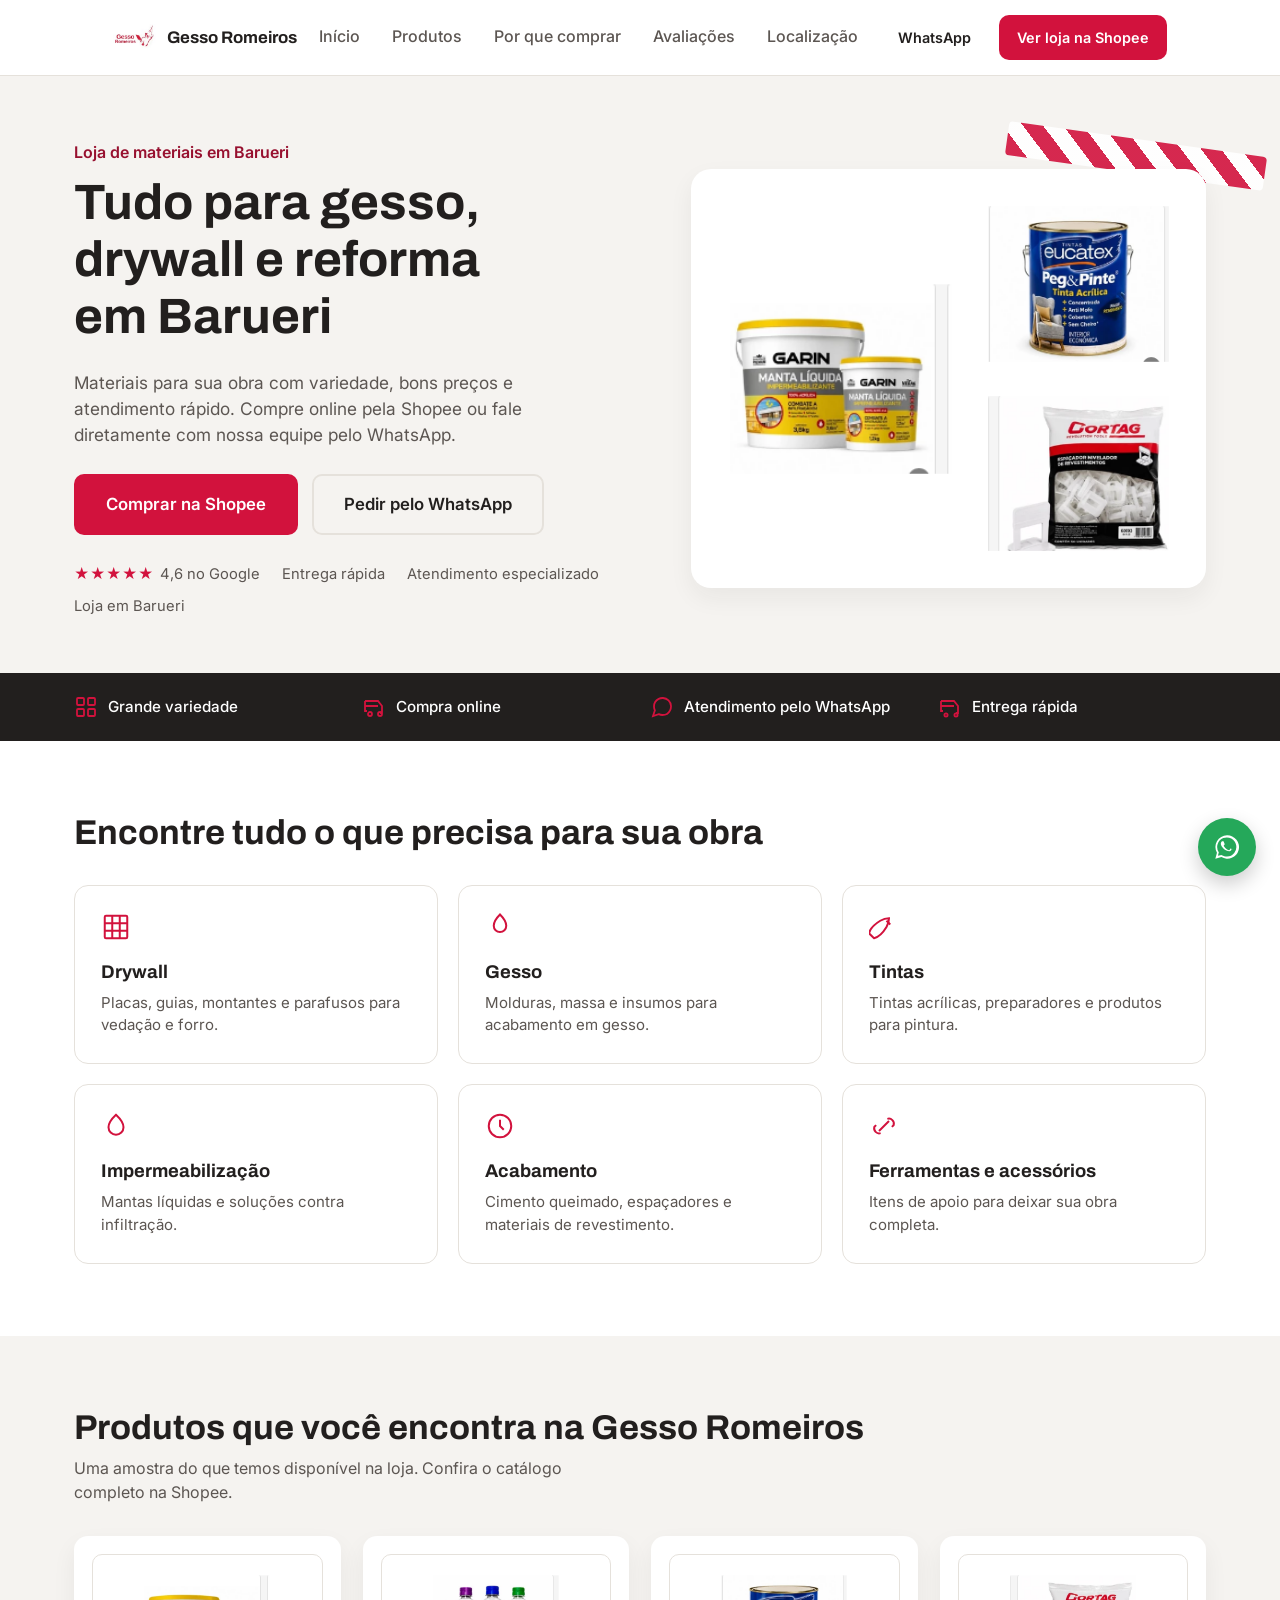
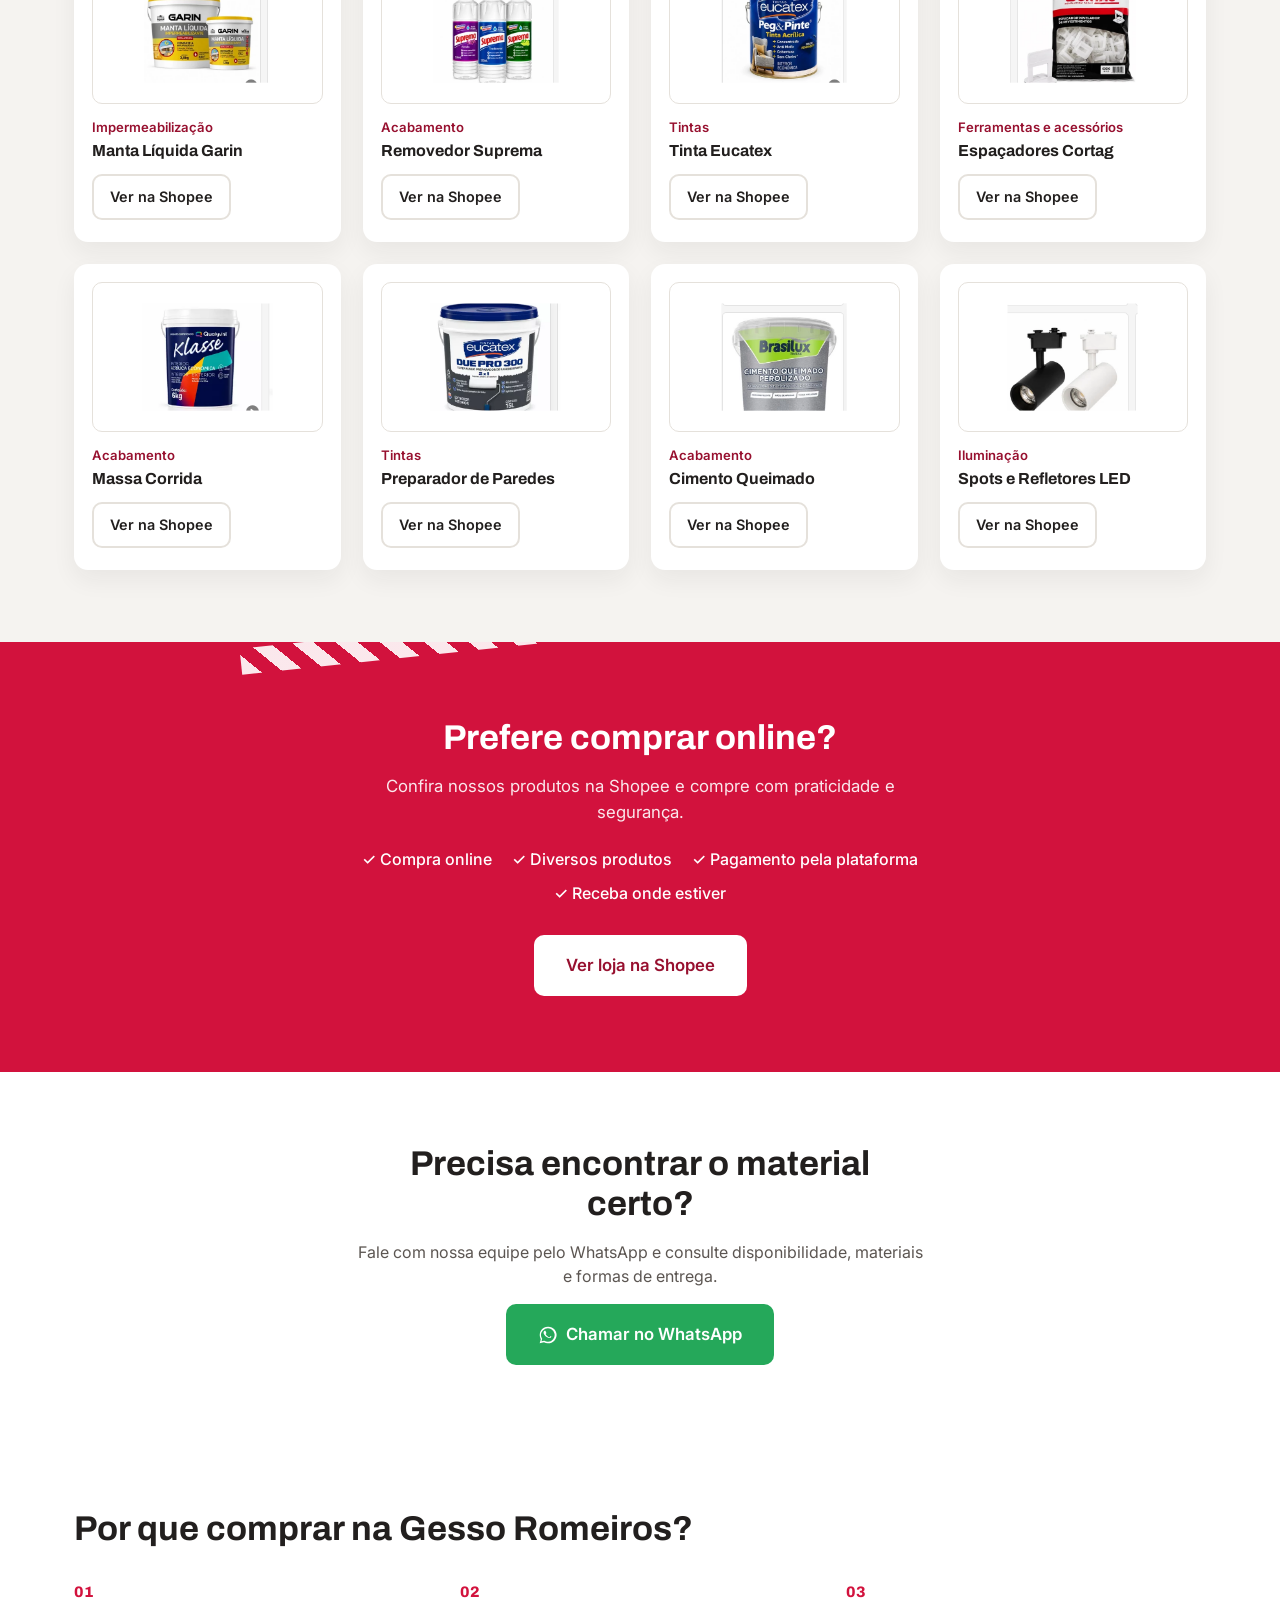
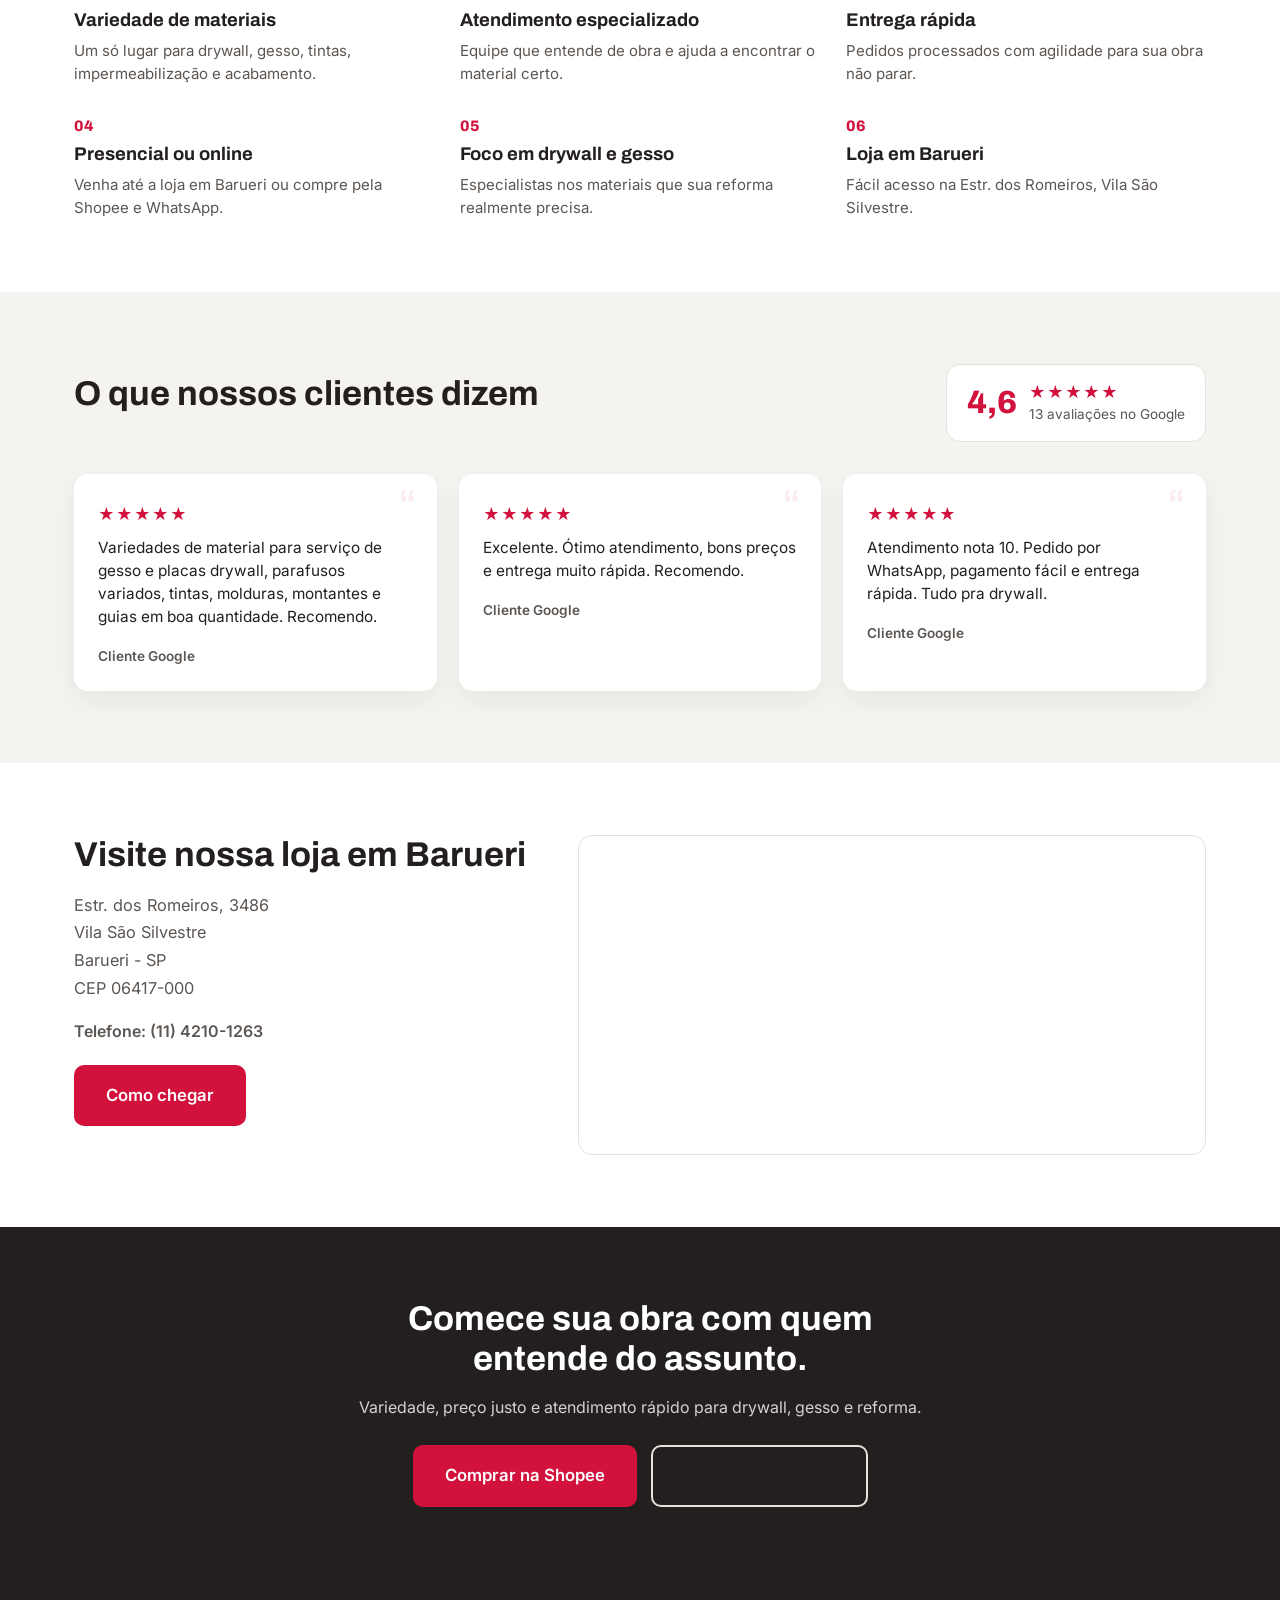
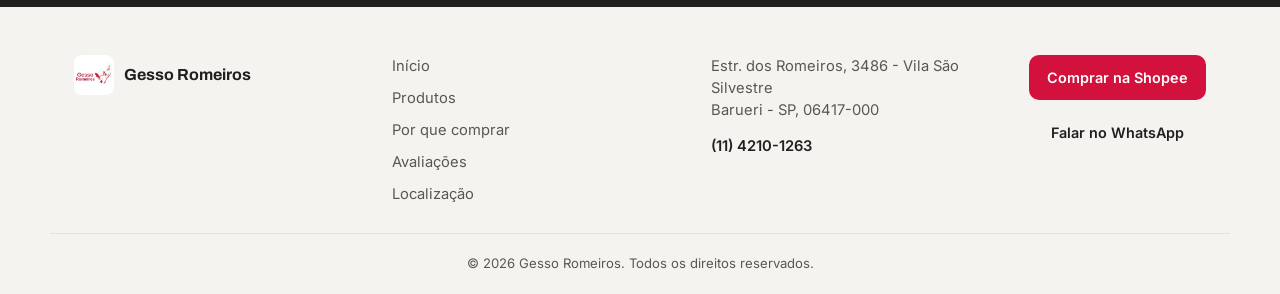
==== index.html @ 11fc1543 "Add files via upload Primeira versão do site Gesso Romeiros" ====
<!DOCTYPE html>
<html lang="pt-BR">
<head>
<meta charset="UTF-8">
<meta name="viewport" content="width=device-width, initial-scale=1.0">
<title>Gesso Romeiros | Drywall, Gesso, Tintas e Materiais em Barueri</title>
<meta name="description" content="Gesso Romeiros em Barueri: materiais para drywall, gesso, tintas, impermeabilização, acabamento e reforma. Compre pela Shopee ou faça seu pedido pelo WhatsApp.">
<link rel="canonical" href="https://www.gessoromeiros.com.br/">

<!-- Open Graph -->
<meta property="og:type" content="business.business">
<meta property="og:title" content="Gesso Romeiros | Drywall, Gesso, Tintas e Materiais em Barueri">
<meta property="og:description" content="Materiais para drywall, gesso, tintas, impermeabilização e reforma em Barueri. Compre pela Shopee ou fale pelo WhatsApp.">
<meta property="og:image" content="assets/produto-manta-liquida.png">

<!-- Twitter Card -->
<meta name="twitter:card" content="summary_large_image">
<meta name="twitter:title" content="Gesso Romeiros | Drywall, Gesso, Tintas e Materiais em Barueri">
<meta name="twitter:description" content="Materiais para drywall, gesso, tintas, impermeabilização e reforma em Barueri. Compre pela Shopee ou fale pelo WhatsApp.">

<link rel="preconnect" href="https://fonts.googleapis.com">
<link rel="preconnect" href="https://fonts.gstatic.com" crossorigin>
<link href="https://fonts.googleapis.com/css2?family=Archivo:wght@600;700;800&family=Inter:wght@400;500;600;700&display=swap" rel="stylesheet">

<link rel="stylesheet" href="style.css">

<script type="application/ld+json">
{
  "@context": "https://schema.org",
  "@type": "HomeAndConstructionBusiness",
  "name": "Gesso Romeiros",
  "image": "assets/logo.jpg",
  "address": {
    "@type": "PostalAddress",
    "streetAddress": "Estr. dos Romeiros, 3486, Vila São Silvestre",
    "addressLocality": "Barueri",
    "addressRegion": "SP",
    "postalCode": "06417-000",
    "addressCountry": "BR"
  },
  "telephone": "+551142101263",
  "aggregateRating": {
    "@type": "AggregateRating",
    "ratingValue": "4.6",
    "reviewCount": "13"
  }
}
</script>
</head>
<body>

<a class="skip-link" href="#main">Pular para o conteúdo</a>

<!-- HEADER -->
<header class="site-header" id="topo">
  <div class="wrap header-inner">
    <a href="#topo" class="brand" aria-label="Gesso Romeiros - início">
      <img src="assets/logo.jpg" alt="Logo Gesso Romeiros" width="44" height="44">
      <span>Gesso Romeiros</span>
    </a>

    <nav class="main-nav" id="mainNav" aria-label="Navegação principal">
      <a href="#topo">Início</a>
      <a href="#produtos">Produtos</a>
      <a href="#diferenciais">Por que comprar</a>
      <a href="#avaliacoes">Avaliações</a>
      <a href="#localizacao">Localização</a>
    </nav>

    <div class="header-actions">
      <a class="btn btn-ghost btn-sm js-whatsapp" href="#" target="_blank" rel="noopener">WhatsApp</a>
      <a class="btn btn-primary btn-sm js-shopee" href="#" target="_blank" rel="noopener">Ver loja na Shopee</a>
      <button class="menu-toggle" id="menuToggle" aria-label="Abrir menu" aria-expanded="false" aria-controls="mainNav">
        <span></span><span></span><span></span>
      </button>
    </div>
  </div>
</header>

<main id="main">

  <!-- HERO -->
  <section class="hero">
    <div class="wrap hero-grid">
      <div class="hero-copy">
        <p class="eyebrow">Loja de materiais em Barueri</p>
        <h1>Tudo para gesso, drywall e reforma em Barueri</h1>
        <p class="hero-sub">Materiais para sua obra com variedade, bons preços e atendimento rápido. Compre online pela Shopee ou fale diretamente com nossa equipe pelo WhatsApp.</p>

        <div class="hero-ctas">
          <a href="#" class="btn btn-primary btn-lg js-shopee" target="_blank" rel="noopener">Comprar na Shopee</a>
          <a href="#" class="btn btn-outline btn-lg js-whatsapp" target="_blank" rel="noopener">Pedir pelo WhatsApp</a>
        </div>

        <ul class="trust-row">
          <li><span class="stars" aria-hidden="true">★★★★★</span> 4,6 no Google</li>
          <li>Entrega rápida</li>
          <li>Atendimento especializado</li>
          <li>Loja em Barueri</li>
        </ul>
      </div>

      <div class="hero-visual" aria-hidden="true">
        <div class="hero-tape"></div>
        <div class="hero-photo-card">
          <img src="assets/produto-manta-liquida.png" alt="" loading="eager" class="hero-img hero-img-1">
          <img src="assets/produto-tinta-eucatex.png" alt="" loading="eager" class="hero-img hero-img-2">
          <img src="assets/produto-espacador.png" alt="" loading="eager" class="hero-img hero-img-3">
        </div>
      </div>
    </div>
  </section>

  <!-- FAIXA DE BENEFÍCIOS -->
  <section class="benefits-strip">
    <div class="wrap benefits-grid">
      <div class="benefit">
        <svg viewBox="0 0 24 24" fill="none" stroke="currentColor" stroke-width="1.8"><rect x="3" y="3" width="7" height="7" rx="1"/><rect x="14" y="3" width="7" height="7" rx="1"/><rect x="3" y="14" width="7" height="7" rx="1"/><rect x="14" y="14" width="7" height="7" rx="1"/></svg>
        <span>Grande variedade</span>
      </div>
      <div class="benefit">
        <svg viewBox="0 0 24 24" fill="none" stroke="currentColor" stroke-width="1.8"><path d="M3 6h13l4 5v7h-2M3 6v10h2M16 11H3M8 21a2 2 0 1 0 0-4 2 2 0 0 0 0 4Zm10 0a2 2 0 1 0 0-4 2 2 0 0 0 0 4Z"/></svg>
        <span>Compra online</span>
      </div>
      <div class="benefit">
        <svg viewBox="0 0 24 24" fill="none" stroke="currentColor" stroke-width="1.8"><path d="M21 11.5a8.38 8.38 0 0 1-.9 3.8 8.5 8.5 0 0 1-7.6 4.7 8.38 8.38 0 0 1-3.8-.9L3 21l1.9-5.7a8.38 8.38 0 0 1-.9-3.8 8.5 8.5 0 0 1 4.7-7.6 8.38 8.38 0 0 1 3.8-.9h.5a8.48 8.48 0 0 1 8 8v.5Z"/></svg>
        <span>Atendimento pelo WhatsApp</span>
      </div>
      <div class="benefit">
        <svg viewBox="0 0 24 24" fill="none" stroke="currentColor" stroke-width="1.8"><path d="M3 6h13l4 5v7h-2M3 6v10h2M16 11H3"/><circle cx="8" cy="20" r="1.6"/><circle cx="18" cy="20" r="1.6"/></svg>
        <span>Entrega rápida</span>
      </div>
    </div>
  </section>

  <!-- CATEGORIAS -->
  <section class="section" id="categorias">
    <div class="wrap">
      <h2>Encontre tudo o que precisa para sua obra</h2>
      <div class="category-grid">
        <article class="category-card">
          <svg viewBox="0 0 24 24" fill="none" stroke="currentColor" stroke-width="1.6"><rect x="3" y="3" width="18" height="18" rx="1"/><path d="M9 3v18M15 3v18M3 9h18M3 15h18"/></svg>
          <h3>Drywall</h3>
          <p>Placas, guias, montantes e parafusos para vedação e forro.</p>
        </article>
        <article class="category-card">
          <svg viewBox="0 0 24 24" fill="none" stroke="currentColor" stroke-width="1.6"><path d="M12 2c3 3 5 6 5 9a5 5 0 0 1-10 0c0-3 2-6 5-9Z"/></svg>
          <h3>Gesso</h3>
          <p>Molduras, massa e insumos para acabamento em gesso.</p>
        </article>
        <article class="category-card">
          <svg viewBox="0 0 24 24" fill="none" stroke="currentColor" stroke-width="1.6"><path d="M4 21c4-1 7-4 10-9 1.6-2.7 2-5 2-7-2 0-4.3.4-7 2-5 3-8 6-9 10 1.3 1.3 2.7 2.7 4 4Z"/><path d="M14 7l3 3"/></svg>
          <h3>Tintas</h3>
          <p>Tintas acrílicas, preparadores e produtos para pintura.</p>
        </article>
        <article class="category-card">
          <svg viewBox="0 0 24 24" fill="none" stroke="currentColor" stroke-width="1.6"><path d="M12 3s6 5.6 6 10a6 6 0 0 1-12 0c0-4.4 6-10 6-10Z"/></svg>
          <h3>Impermeabilização</h3>
          <p>Mantas líquidas e soluções contra infiltração.</p>
        </article>
        <article class="category-card">
          <svg viewBox="0 0 24 24" fill="none" stroke="currentColor" stroke-width="1.6"><circle cx="12" cy="12" r="9"/><path d="M12 7v5l3 3"/></svg>
          <h3>Acabamento</h3>
          <p>Cimento queimado, espaçadores e materiais de revestimento.</p>
        </article>
        <article class="category-card">
          <svg viewBox="0 0 24 24" fill="none" stroke="currentColor" stroke-width="1.6"><path d="M14.7 6.3a4 4 0 0 1 5 5l-1.4 1.4M9.3 17.7a4 4 0 0 1-5-5l1.4-1.4M8 16 16 8"/></svg>
          <h3>Ferramentas e acessórios</h3>
          <p>Itens de apoio para deixar sua obra completa.</p>
        </article>
      </div>
    </div>
  </section>

  <!-- PRODUTOS EM DESTAQUE -->
  <section class="section section-soft" id="produtos">
    <div class="wrap">
      <h2>Produtos que você encontra na Gesso Romeiros</h2>
      <p class="section-lead">Uma amostra do que temos disponível na loja. Confira o catálogo completo na Shopee.</p>

      <div class="product-grid">
        <article class="product-card">
          <div class="product-photo"><img src="assets/produto-manta-liquida.png" alt="Manta líquida impermeabilizante Garin" loading="lazy"></div>
          <p class="product-cat">Impermeabilização</p>
          <h3>Manta Líquida Garin</h3>
          <a href="#" class="btn btn-outline btn-sm js-shopee" target="_blank" rel="noopener">Ver na Shopee</a>
        </article>
        <article class="product-card">
          <div class="product-photo"><img src="assets/produto-removedor.png" alt="Removedor Suprema tradicional 6 em 1" loading="lazy"></div>
          <p class="product-cat">Acabamento</p>
          <h3>Removedor Suprema</h3>
          <a href="#" class="btn btn-outline btn-sm js-shopee" target="_blank" rel="noopener">Ver na Shopee</a>
        </article>
        <article class="product-card">
          <div class="product-photo"><img src="assets/produto-tinta-eucatex.png" alt="Tinta acrílica Eucatex Peg e Pinte" loading="lazy"></div>
          <p class="product-cat">Tintas</p>
          <h3>Tinta Eucatex</h3>
          <a href="#" class="btn btn-outline btn-sm js-shopee" target="_blank" rel="noopener">Ver na Shopee</a>
        </article>
        <article class="product-card">
          <div class="product-photo"><img src="assets/produto-espacador.png" alt="Espaçador nivelador Cortag para revestimentos" loading="lazy"></div>
          <p class="product-cat">Ferramentas e acessórios</p>
          <h3>Espaçadores Cortag</h3>
          <a href="#" class="btn btn-outline btn-sm js-shopee" target="_blank" rel="noopener">Ver na Shopee</a>
        </article>
        <article class="product-card">
          <div class="product-photo"><img src="assets/produto-massa-corrida.png" alt="Massa corrida Klasse Qualyvinil" loading="lazy"></div>
          <p class="product-cat">Acabamento</p>
          <h3>Massa Corrida</h3>
          <a href="#" class="btn btn-outline btn-sm js-shopee" target="_blank" rel="noopener">Ver na Shopee</a>
        </article>
        <article class="product-card">
          <div class="product-photo"><img src="assets/produto-preparador-paredes.png" alt="Preparador de paredes Due Pro 300 Eucatex" loading="lazy"></div>
          <p class="product-cat">Tintas</p>
          <h3>Preparador de Paredes</h3>
          <a href="#" class="btn btn-outline btn-sm js-shopee" target="_blank" rel="noopener">Ver na Shopee</a>
        </article>
        <article class="product-card">
          <div class="product-photo"><img src="assets/produto-cimento-queimado.png" alt="Cimento queimado perolizado Brasilux" loading="lazy"></div>
          <p class="product-cat">Acabamento</p>
          <h3>Cimento Queimado</h3>
          <a href="#" class="btn btn-outline btn-sm js-shopee" target="_blank" rel="noopener">Ver na Shopee</a>
        </article>
        <article class="product-card">
          <div class="product-photo"><img src="assets/produto-spot-led.png" alt="Spots e refletores LED" loading="lazy"></div>
          <p class="product-cat">Iluminação</p>
          <h3>Spots e Refletores LED</h3>
          <a href="#" class="btn btn-outline btn-sm js-shopee" target="_blank" rel="noopener">Ver na Shopee</a>
        </article>
      </div>
    </div>
  </section>

  <!-- BLOCO SHOPEE -->
  <section class="shopee-block">
    <div class="wrap shopee-inner">
      <div class="shopee-tape" aria-hidden="true"></div>
      <h2>Prefere comprar online?</h2>
      <p>Confira nossos produtos na Shopee e compre com praticidade e segurança.</p>
      <ul class="shopee-checks">
        <li>Compra online</li>
        <li>Diversos produtos</li>
        <li>Pagamento pela plataforma</li>
        <li>Receba onde estiver</li>
      </ul>
      <a href="#" class="btn btn-white btn-lg js-shopee" target="_blank" rel="noopener">Ver loja na Shopee</a>
    </div>
  </section>

  <!-- WHATSAPP -->
  <section class="whatsapp-block">
    <div class="wrap whatsapp-inner">
      <div class="whatsapp-copy">
        <h2>Precisa encontrar o material certo?</h2>
        <p>Fale com nossa equipe pelo WhatsApp e consulte disponibilidade, materiais e formas de entrega.</p>
        <a href="#" class="btn btn-whatsapp btn-lg js-whatsapp" target="_blank" rel="noopener">
          <svg viewBox="0 0 24 24" aria-hidden="true" fill="currentColor"><path d="M17.5 14.4c-.3-.1-1.7-.8-2-1-.3-.1-.5-.1-.6.1-.2.3-.7 1-.9 1.2-.2.2-.3.2-.6.1-.3-.1-1.3-.5-2.4-1.5-.9-.8-1.5-1.8-1.7-2.1-.2-.3 0-.5.1-.6.1-.1.3-.3.4-.5.1-.1.2-.3.2-.4.1-.1 0-.3 0-.4-.1-.1-.6-1.4-.8-1.9-.2-.5-.4-.4-.6-.4h-.5c-.2 0-.4.1-.6.3-.2.3-.8.8-.8 1.9s.8 2.2.9 2.4c.1.1 1.6 2.5 3.9 3.4.5.2 1 .4 1.3.5.5.2 1 .1 1.4.1.4-.1 1.3-.5 1.5-1 .2-.5.2-.9.1-1l-.3-.2Z"/><path d="M12 2a10 10 0 0 0-8.6 15L2 22l5.2-1.4A10 10 0 1 0 12 2Zm0 18.2c-1.6 0-3.1-.4-4.4-1.2l-.3-.2-3.1.8.8-3-.2-.3A8.2 8.2 0 1 1 12 20.2Z"/></svg>
          Chamar no WhatsApp
        </a>
      </div>
    </div>
  </section>

  <!-- DIFERENCIAIS -->
  <section class="section" id="diferenciais">
    <div class="wrap">
      <h2>Por que comprar na Gesso Romeiros?</h2>
      <div class="diff-grid">
        <div class="diff-item">
          <span class="diff-mark">01</span>
          <h3>Variedade de materiais</h3>
          <p>Um só lugar para drywall, gesso, tintas, impermeabilização e acabamento.</p>
        </div>
        <div class="diff-item">
          <span class="diff-mark">02</span>
          <h3>Atendimento especializado</h3>
          <p>Equipe que entende de obra e ajuda a encontrar o material certo.</p>
        </div>
        <div class="diff-item">
          <span class="diff-mark">03</span>
          <h3>Entrega rápida</h3>
          <p>Pedidos processados com agilidade para sua obra não parar.</p>
        </div>
        <div class="diff-item">
          <span class="diff-mark">04</span>
          <h3>Presencial ou online</h3>
          <p>Venha até a loja em Barueri ou compre pela Shopee e WhatsApp.</p>
        </div>
        <div class="diff-item">
          <span class="diff-mark">05</span>
          <h3>Foco em drywall e gesso</h3>
          <p>Especialistas nos materiais que sua reforma realmente precisa.</p>
        </div>
        <div class="diff-item">
          <span class="diff-mark">06</span>
          <h3>Loja em Barueri</h3>
          <p>Fácil acesso na Estr. dos Romeiros, Vila São Silvestre.</p>
        </div>
      </div>
    </div>
  </section>

  <!-- AVALIAÇÕES -->
  <section class="section section-soft" id="avaliacoes">
    <div class="wrap">
      <div class="reviews-header">
        <h2>O que nossos clientes dizem</h2>
        <div class="rating-badge">
          <span class="rating-number">4,6</span>
          <div>
            <span class="stars" aria-hidden="true">★★★★★</span>
            <p>13 avaliações no Google</p>
          </div>
        </div>
      </div>

      <div class="review-grid">
        <blockquote class="review-card">
          <span class="quote-mark" aria-hidden="true">&ldquo;</span>
          <span class="stars" aria-hidden="true">★★★★★</span>
          <p>Variedades de material para serviço de gesso e placas drywall, parafusos variados, tintas, molduras, montantes e guias em boa quantidade. Recomendo.</p>
          <cite>Cliente Google</cite>
        </blockquote>
        <blockquote class="review-card">
          <span class="quote-mark" aria-hidden="true">&ldquo;</span>
          <span class="stars" aria-hidden="true">★★★★★</span>
          <p>Excelente. Ótimo atendimento, bons preços e entrega muito rápida. Recomendo.</p>
          <cite>Cliente Google</cite>
        </blockquote>
        <blockquote class="review-card">
          <span class="quote-mark" aria-hidden="true">&ldquo;</span>
          <span class="stars" aria-hidden="true">★★★★★</span>
          <p>Atendimento nota 10. Pedido por WhatsApp, pagamento fácil e entrega rápida. Tudo pra drywall.</p>
          <cite>Cliente Google</cite>
        </blockquote>
      </div>
    </div>
  </section>

  <!-- LOCALIZAÇÃO -->
  <section class="section" id="localizacao">
    <div class="wrap location-grid">
      <div class="location-info">
        <h2>Visite nossa loja em Barueri</h2>
        <address>
          Estr. dos Romeiros, 3486<br>
          Vila São Silvestre<br>
          Barueri - SP<br>
          CEP 06417-000
        </address>
        <p class="location-phone">Telefone: <a href="tel:+551142101263">(11) 4210-1263</a></p>
        <a class="btn btn-primary btn-lg" id="comoChegar" href="#" target="_blank" rel="noopener">Como chegar</a>
      </div>
      <div class="location-map">
        <!--
          Embed do Google Maps: substitua o src abaixo pelo iframe oficial
          gerado em https://www.google.com/maps para o endereço da loja.
        -->
        <iframe
          title="Mapa - Gesso Romeiros"
          src="https://www.google.com/maps?q=Estr.+dos+Romeiros,+3486+-+Vila+S%C3%A3o+Silvestre,+Barueri+-+SP,+06417-000&output=embed"
          width="100%" height="100%" style="border:0;" allowfullscreen="" loading="lazy"
          referrerpolicy="no-referrer-when-downgrade">
        </iframe>
      </div>
    </div>
  </section>

  <!-- CTA FINAL -->
  <section class="final-cta">
    <div class="wrap final-cta-inner">
      <h2>Comece sua obra com quem entende do assunto.</h2>
      <p>Variedade, preço justo e atendimento rápido para drywall, gesso e reforma.</p>
      <div class="hero-ctas">
        <a href="#" class="btn btn-primary btn-lg js-shopee" target="_blank" rel="noopener">Comprar na Shopee</a>
        <a href="#" class="btn btn-outline btn-lg js-whatsapp" target="_blank" rel="noopener">Falar no WhatsApp</a>
      </div>
    </div>
  </section>

</main>

<!-- FOOTER -->
<footer class="site-footer">
  <div class="wrap footer-grid">
    <div class="footer-brand">
      <img src="assets/logo.jpg" alt="Logo Gesso Romeiros" width="40" height="40">
      <span>Gesso Romeiros</span>
    </div>

    <nav class="footer-links" aria-label="Links rápidos">
      <a href="#topo">Início</a>
      <a href="#produtos">Produtos</a>
      <a href="#diferenciais">Por que comprar</a>
      <a href="#avaliacoes">Avaliações</a>
      <a href="#localizacao">Localização</a>
    </nav>

    <div class="footer-contact">
      <p>Estr. dos Romeiros, 3486 - Vila São Silvestre<br>Barueri - SP, 06417-000</p>
      <p><a href="tel:+551142101263">(11) 4210-1263</a></p>
    </div>

    <div class="footer-ctas">
      <a href="#" class="btn btn-primary btn-sm js-shopee" target="_blank" rel="noopener">Comprar na Shopee</a>
      <a href="#" class="btn btn-ghost btn-sm js-whatsapp" target="_blank" rel="noopener">Falar no WhatsApp</a>
    </div>
  </div>
  <p class="footer-copy">© 2026 Gesso Romeiros. Todos os direitos reservados.</p>
</footer>

<!-- Barra fixa mobile -->
<div class="mobile-bar" aria-hidden="false">
  <a href="#" class="mobile-bar-shopee js-shopee" target="_blank" rel="noopener">Shopee</a>
  <a href="#" class="mobile-bar-whatsapp js-whatsapp" target="_blank" rel="noopener">WhatsApp</a>
</div>

<!-- WhatsApp flutuante -->
<a href="#" class="whatsapp-float js-whatsapp" target="_blank" rel="noopener" aria-label="Falar no WhatsApp">
  <svg viewBox="0 0 24 24" aria-hidden="true" fill="currentColor"><path d="M17.5 14.4c-.3-.1-1.7-.8-2-1-.3-.1-.5-.1-.6.1-.2.3-.7 1-.9 1.2-.2.2-.3.2-.6.1-.3-.1-1.3-.5-2.4-1.5-.9-.8-1.5-1.8-1.7-2.1-.2-.3 0-.5.1-.6.1-.1.3-.3.4-.5.1-.1.2-.3.2-.4.1-.1 0-.3 0-.4-.1-.1-.6-1.4-.8-1.9-.2-.5-.4-.4-.6-.4h-.5c-.2 0-.4.1-.6.3-.2.3-.8.8-.8 1.9s.8 2.2.9 2.4c.1.1 1.6 2.5 3.9 3.4.5.2 1 .4 1.3.5.5.2 1 .1 1.4.1.4-.1 1.3-.5 1.5-1 .2-.5.2-.9.1-1l-.3-.2Z"/><path d="M12 2a10 10 0 0 0-8.6 15L2 22l5.2-1.4A10 10 0 1 0 12 2Zm0 18.2c-1.6 0-3.1-.4-4.4-1.2l-.3-.2-3.1.8.8-3-.2-.3A8.2 8.2 0 1 1 12 20.2Z"/></svg>
</a>

<script src="script.js"></script>
</body>
</html>
---- style.css ----
/* =============================================================
   GESSO ROMEIROS — estilos
   Paleta: branco, cinza claro, vermelho da marca, grafite.
   Motivo de assinatura: faixa diagonal (inspirada em fita de
   sinalização de obra) usada com moderação em 2 pontos da página.
   ============================================================= */

:root {
  --white: #ffffff;
  --bg-soft: #f5f3f0;
  --ink: #221f1e;
  --ink-soft: #5c5652;
  --red: #d2123d;
  --red-dark: #97102f;
  --red-tint: #fbe9ee;
  --line: #e5e1db;
  --whatsapp: #25a85a;

  --font-display: "Archivo", "Inter", sans-serif;
  --font-body: "Inter", system-ui, sans-serif;

  --radius-card: 14px;
  --radius-btn: 10px;
  --shadow-card: 0 10px 24px rgba(34, 31, 30, 0.06);
  --header-h: 76px;
}

* { box-sizing: border-box; }

html {
  scroll-behavior: smooth;
  scroll-padding-top: calc(var(--header-h) + 12px);
}

@media (prefers-reduced-motion: reduce) {
  html { scroll-behavior: auto; }
  * { animation-duration: 0.001ms !important; transition-duration: 0.001ms !important; }
}

html, body { overflow-x: hidden; }

body {
  margin: 0;
  font-family: var(--font-body);
  color: var(--ink);
  background: var(--white);
  line-height: 1.5;
  -webkit-font-smoothing: antialiased;
}

h1, h2, h3 {
  font-family: var(--font-display);
  color: var(--ink);
  line-height: 1.15;
  margin: 0 0 0.5em;
  font-weight: 700;
}

h2 { font-size: clamp(1.6rem, 3vw, 2.15rem); }
h3 { font-size: 1.15rem; }

p { margin: 0 0 1em; color: var(--ink-soft); }

a { color: inherit; text-decoration: none; }

img { max-width: 100%; display: block; }

address { font-style: normal; }

.wrap {
  max-width: 1180px;
  margin: 0 auto;
  padding: 0 24px;
}

.skip-link {
  position: absolute;
  left: -999px;
  top: 0;
  background: var(--ink);
  color: var(--white);
  padding: 10px 16px;
  z-index: 1000;
}
.skip-link:focus {
  left: 12px;
  top: 12px;
}

:focus-visible {
  outline: 3px solid var(--red);
  outline-offset: 2px;
}

/* ---------- Buttons ---------- */
.btn {
  display: inline-flex;
  align-items: center;
  justify-content: center;
  gap: 8px;
  font-family: var(--font-body);
  font-weight: 600;
  border-radius: var(--radius-btn);
  padding: 14px 24px;
  border: 2px solid transparent;
  cursor: pointer;
  transition: transform 0.15s ease, background-color 0.15s ease, border-color 0.15s ease, color 0.15s ease;
  min-height: 48px;
  font-size: 1rem;
}
.btn:hover { transform: translateY(-1px); }
.btn-sm { padding: 10px 16px; font-size: 0.9rem; min-height: 40px; }
.btn-lg { padding: 16px 30px; font-size: 1.05rem; }

.btn-primary {
  background: var(--red);
  color: var(--white);
}
.btn-primary:hover { background: var(--red-dark); }

.btn-outline {
  background: transparent;
  color: var(--ink);
  border-color: var(--line);
}
.btn-outline:hover { border-color: var(--ink); }

.btn-ghost {
  background: transparent;
  color: var(--ink);
  border-color: transparent;
}
.btn-ghost:hover { background: var(--bg-soft); }

.btn-white {
  background: var(--white);
  color: var(--red-dark);
}
.btn-white:hover { background: #ffe9ee; }

.btn-whatsapp {
  background: var(--whatsapp);
  color: var(--white);
}
.btn-whatsapp:hover { background: #1f8f4c; }
.btn-whatsapp svg { width: 20px; height: 20px; }

/* ---------- Header ---------- */
.site-header {
  position: sticky;
  top: 0;
  z-index: 500;
  background: rgba(255, 255, 255, 0.92);
  backdrop-filter: blur(8px);
  border-bottom: 1px solid var(--line);
  height: var(--header-h);
  display: flex;
  align-items: center;
  transition: box-shadow 0.2s ease;
}
.site-header.is-scrolled { box-shadow: 0 4px 16px rgba(0,0,0,0.06); }

.header-inner {
  display: flex;
  align-items: center;
  justify-content: space-between;
  gap: 20px;
}

.brand {
  display: flex;
  align-items: center;
  gap: 10px;
  font-family: var(--font-display);
  font-weight: 700;
  font-size: 1.05rem;
  flex-shrink: 0;
}
.brand img { border-radius: 8px; }

.main-nav {
  display: flex;
  gap: 28px;
  margin: 0 auto;
}
.main-nav a {
  font-weight: 500;
  color: var(--ink-soft);
  padding: 6px 2px;
  border-bottom: 2px solid transparent;
  transition: color 0.15s ease, border-color 0.15s ease;
}
.main-nav a:hover { color: var(--ink); border-color: var(--red); }

.header-actions { display: flex; align-items: center; gap: 10px; flex-shrink: 0; }

.menu-toggle {
  display: none;
  flex-direction: column;
  justify-content: center;
  gap: 5px;
  width: 40px;
  height: 40px;
  background: none;
  border: none;
  cursor: pointer;
  padding: 0;
}
.menu-toggle span {
  display: block;
  width: 22px;
  height: 2px;
  background: var(--ink);
  margin: 0 auto;
  transition: transform 0.2s ease, opacity 0.2s ease;
}
.menu-toggle[aria-expanded="true"] span:nth-child(1) { transform: translateY(7px) rotate(45deg); }
.menu-toggle[aria-expanded="true"] span:nth-child(2) { opacity: 0; }
.menu-toggle[aria-expanded="true"] span:nth-child(3) { transform: translateY(-7px) rotate(-45deg); }

/* ---------- Hero ---------- */
.hero {
  padding: 64px 0 56px;
  background: var(--bg-soft);
  overflow: hidden;
}
.hero-grid {
  display: grid;
  grid-template-columns: 1.05fr 0.95fr;
  gap: 48px;
  align-items: center;
}
.eyebrow {
  color: var(--red-dark);
  font-weight: 600;
  margin-bottom: 10px;
}
.hero-copy h1 {
  font-size: clamp(2.1rem, 4.4vw, 3.1rem);
  max-width: 14ch;
}
.hero-sub {
  font-size: 1.08rem;
  max-width: 46ch;
}
.hero-ctas {
  display: flex;
  gap: 14px;
  flex-wrap: wrap;
  margin: 26px 0 28px;
}
.trust-row {
  list-style: none;
  display: flex;
  flex-wrap: wrap;
  gap: 10px 22px;
  padding: 0;
  margin: 0;
  font-size: 0.92rem;
  color: var(--ink-soft);
}
.trust-row li { display: flex; align-items: center; gap: 6px; }

.stars { color: var(--red); letter-spacing: 1px; }

.hero-visual { position: relative; }
.hero-tape {
  position: absolute;
  top: -30px;
  right: -60px;
  width: 260px;
  height: 34px;
  background: repeating-linear-gradient(45deg, var(--red) 0 16px, var(--white) 16px 32px);
  border-radius: 4px;
  opacity: 0.9;
  transform: rotate(8deg);
}
.hero-photo-card {
  position: relative;
  background: var(--white);
  border-radius: 20px;
  box-shadow: var(--shadow-card);
  padding: 28px;
  display: grid;
  grid-template-columns: 1.1fr 0.9fr;
  gap: 16px;
}
.hero-img { border-radius: 10px; width: 100%; }
.hero-img-1 { grid-row: 1 / 3; align-self: center; }
.hero-img-2, .hero-img-3 { align-self: center; }

/* ---------- Faixa de benefícios ---------- */
.benefits-strip {
  background: var(--ink);
  color: var(--white);
  padding: 22px 0;
}
.benefits-grid {
  display: grid;
  grid-template-columns: repeat(4, 1fr);
  gap: 20px;
}
.benefit {
  display: flex;
  align-items: center;
  gap: 10px;
  font-weight: 500;
  font-size: 0.95rem;
}
.benefit svg { width: 24px; height: 24px; flex-shrink: 0; color: var(--red); }

/* ---------- Sections ---------- */
.section { padding: 72px 0; }
.section-soft { background: var(--bg-soft); }
.section-lead { max-width: 56ch; margin-top: -8px; }

/* ---------- Categorias ---------- */
.category-grid {
  display: grid;
  grid-template-columns: repeat(3, 1fr);
  gap: 20px;
  margin-top: 32px;
}
.category-card {
  border: 1px solid var(--line);
  border-radius: var(--radius-card);
  padding: 26px;
  transition: border-color 0.15s ease, transform 0.15s ease;
}
.category-card:hover { border-color: var(--red); transform: translateY(-2px); }
.category-card svg { width: 30px; height: 30px; color: var(--red); margin-bottom: 14px; }
.category-card p { margin-bottom: 0; font-size: 0.94rem; }

/* ---------- Produtos ---------- */
.product-grid {
  display: grid;
  grid-template-columns: repeat(4, 1fr);
  gap: 22px;
  margin-top: 32px;
}
.product-card {
  background: var(--white);
  border-radius: var(--radius-card);
  box-shadow: var(--shadow-card);
  padding: 18px 18px 22px;
  display: flex;
  flex-direction: column;
}
.product-photo {
  background: var(--white);
  border: 1px solid var(--line);
  border-radius: 10px;
  height: 150px;
  display: flex;
  align-items: center;
  justify-content: center;
  overflow: hidden;
  margin-bottom: 14px;
}
.product-photo img { max-height: 120px; width: auto; object-fit: contain; }
.product-cat {
  text-transform: none;
  color: var(--red-dark);
  font-size: 0.82rem;
  font-weight: 600;
  margin-bottom: 4px;
}
.product-card h3 { font-size: 1rem; margin-bottom: 14px; }
.product-card .btn { margin-top: auto; align-self: flex-start; }

/* ---------- Bloco Shopee ---------- */
.shopee-block {
  background: var(--red);
  color: var(--white);
  position: relative;
  overflow: hidden;
}
.shopee-inner {
  padding: 76px 24px;
  text-align: center;
  max-width: 640px;
  position: relative;
}
.shopee-tape {
  position: absolute;
  top: -10px;
  left: -80px;
  width: 320px;
  height: 26px;
  background: repeating-linear-gradient(45deg, rgba(255,255,255,0.9) 0 14px, transparent 14px 28px);
  transform: rotate(-6deg);
}
.shopee-block h2 { color: var(--white); }
.shopee-block p { color: rgba(255,255,255,0.9); font-size: 1.05rem; }
.shopee-checks {
  list-style: none;
  padding: 0;
  margin: 22px 0 30px;
  display: flex;
  flex-wrap: wrap;
  justify-content: center;
  gap: 10px 20px;
  font-weight: 500;
}
.shopee-checks li::before { content: "✓ "; }

/* ---------- WhatsApp block ---------- */
.whatsapp-block { padding: 72px 0; background: var(--white); }
.whatsapp-inner { text-align: center; max-width: 620px; margin: 0 auto; }

/* ---------- Diferenciais ---------- */
.diff-grid {
  display: grid;
  grid-template-columns: repeat(3, 1fr);
  gap: 30px 26px;
  margin-top: 32px;
}
.diff-mark {
  font-family: var(--font-display);
  color: var(--red);
  font-weight: 800;
  font-size: 0.95rem;
  display: block;
  margin-bottom: 6px;
}
.diff-item p { font-size: 0.94rem; margin-bottom: 0; }

/* ---------- Avaliações ---------- */
.reviews-header {
  display: flex;
  align-items: center;
  justify-content: space-between;
  flex-wrap: wrap;
  gap: 20px;
  margin-bottom: 32px;
}
.rating-badge {
  display: flex;
  align-items: center;
  gap: 12px;
  background: var(--white);
  border: 1px solid var(--line);
  border-radius: var(--radius-card);
  padding: 14px 20px;
}
.rating-number { font-family: var(--font-display); font-size: 2rem; font-weight: 800; color: var(--red); }
.rating-badge p { margin: 0; font-size: 0.85rem; }

.review-grid {
  display: grid;
  grid-template-columns: repeat(3, 1fr);
  gap: 22px;
}
.review-card {
  background: var(--white);
  border-radius: var(--radius-card);
  padding: 28px 24px 24px;
  margin: 0;
  position: relative;
  box-shadow: var(--shadow-card);
}
.quote-mark {
  position: absolute;
  top: 8px;
  right: 20px;
  font-family: var(--font-display);
  font-size: 3rem;
  color: var(--red-tint);
  line-height: 1;
}
.review-card .stars { display: block; margin-bottom: 10px; }
.review-card p { color: var(--ink); font-size: 0.96rem; }
.review-card cite { font-style: normal; font-size: 0.85rem; color: var(--ink-soft); font-weight: 600; }

/* ---------- Localização ---------- */
.location-grid {
  display: grid;
  grid-template-columns: 0.85fr 1.15fr;
  gap: 40px;
  align-items: stretch;
}
.location-info address {
  font-size: 1.02rem;
  color: var(--ink-soft);
  margin-bottom: 16px;
  line-height: 1.7;
}
.location-phone { font-weight: 600; margin-bottom: 22px; }
.location-map {
  min-height: 320px;
  border-radius: var(--radius-card);
  overflow: hidden;
  border: 1px solid var(--line);
}

/* ---------- CTA final ---------- */
.final-cta {
  background: var(--ink);
  color: var(--white);
  padding: 72px 0;
}
.final-cta-inner { text-align: center; max-width: 620px; margin: 0 auto; }
.final-cta h2 { color: var(--white); }
.final-cta p { color: rgba(255,255,255,0.8); }
.final-cta .hero-ctas { justify-content: center; }

/* ---------- Footer ---------- */
.site-footer {
  background: var(--bg-soft);
  padding: 48px 0 20px;
}
.footer-grid {
  display: grid;
  grid-template-columns: 1fr 1fr 1fr auto;
  gap: 24px;
  align-items: start;
  padding-bottom: 28px;
  border-bottom: 1px solid var(--line);
}
.footer-brand {
  display: flex;
  align-items: center;
  gap: 10px;
  font-family: var(--font-display);
  font-weight: 700;
}
.footer-brand img { border-radius: 8px; }
.footer-links { display: flex; flex-direction: column; gap: 10px; font-size: 0.92rem; color: var(--ink-soft); }
.footer-links a:hover { color: var(--ink); }
.footer-contact { font-size: 0.92rem; color: var(--ink-soft); }
.footer-contact a { font-weight: 600; color: var(--ink); }
.footer-ctas { display: flex; flex-direction: column; gap: 10px; }
.footer-copy { text-align: center; font-size: 0.82rem; color: var(--ink-soft); margin: 20px 0 0; }

/* ---------- Mobile bottom bar ---------- */
.mobile-bar {
  display: none;
  position: fixed;
  bottom: 0;
  left: 0;
  right: 0;
  z-index: 600;
  border-top: 1px solid var(--line);
}
.mobile-bar a {
  flex: 1;
  text-align: center;
  padding: 14px 0;
  font-weight: 700;
}
.mobile-bar-shopee { background: var(--red); color: var(--white); }
.mobile-bar-whatsapp { background: var(--whatsapp); color: var(--white); }

/* ---------- WhatsApp flutuante ---------- */
.whatsapp-float {
  position: fixed;
  bottom: 24px;
  right: 24px;
  width: 58px;
  height: 58px;
  background: var(--whatsapp);
  border-radius: 50%;
  display: flex;
  align-items: center;
  justify-content: center;
  box-shadow: 0 8px 20px rgba(0,0,0,0.2);
  z-index: 550;
  transition: transform 0.15s ease;
}
.whatsapp-float:hover { transform: scale(1.06); }
.whatsapp-float svg { width: 28px; height: 28px; color: var(--white); }

/* =============================================================
   RESPONSIVE
   ============================================================= */

/* Tablet */
@media (max-width: 960px) {
  .hero-grid { grid-template-columns: 1fr; }
  .hero-visual { order: -1; max-width: 480px; margin: 0 auto; }
  .product-grid { grid-template-columns: repeat(3, 1fr); }
  .category-grid { grid-template-columns: repeat(2, 1fr); }
  .diff-grid { grid-template-columns: repeat(2, 1fr); }
  .review-grid { grid-template-columns: 1fr; }
  .benefits-grid { grid-template-columns: repeat(2, 1fr); }
  .location-grid { grid-template-columns: 1fr; }
  .location-map { min-height: 280px; }
  .footer-grid { grid-template-columns: 1fr 1fr; }
}

/* Mobile */
@media (max-width: 700px) {
  :root { --header-h: 66px; }

  .main-nav {
    position: fixed;
    top: var(--header-h);
    left: 0;
    right: 0;
    background: var(--white);
    flex-direction: column;
    align-items: flex-start;
    gap: 0;
    padding: 8px 24px 16px;
    border-bottom: 1px solid var(--line);
    transform: translateY(-8px);
    opacity: 0;
    pointer-events: none;
    transition: transform 0.2s ease, opacity 0.2s ease;
  }
  .main-nav.is-open {
    transform: translateY(0);
    opacity: 1;
    pointer-events: auto;
  }
  .main-nav a { width: 100%; padding: 12px 0; border-bottom: 1px solid var(--line); }
  .main-nav a:last-child { border-bottom: none; }

  .header-actions .btn-ghost.js-whatsapp { display: none; }
  .header-actions .btn-primary.js-shopee { padding: 10px 14px; font-size: 0.85rem; }
  .menu-toggle { display: flex; }

  .hero { padding: 40px 0 44px; }
  .hero-ctas { flex-direction: column; }
  .hero-ctas .btn { width: 100%; }
  .hero-photo-card { grid-template-columns: 1fr 1fr; padding: 18px; }
  .hero-tape { display: none; }

  .benefits-grid { grid-template-columns: 1fr 1fr; gap: 16px; }
  .benefit { font-size: 0.85rem; }
  .benefit svg { width: 20px; height: 20px; }

  .section { padding: 52px 0; }
  .category-grid { grid-template-columns: 1fr 1fr; gap: 14px; }
  .category-card { padding: 18px; }

  .product-grid { grid-template-columns: 1fr 1fr; gap: 14px; }
  .product-card { padding: 14px; }
  .product-photo { height: 110px; }

  .shopee-inner { padding: 56px 20px; }
  .shopee-tape { display: none; }
  .shopee-checks { flex-direction: column; gap: 8px; }

  .diff-grid { grid-template-columns: 1fr; }

  .reviews-header { flex-direction: column; align-items: flex-start; }

  .final-cta .hero-ctas { flex-direction: column; }
  .final-cta .hero-ctas .btn { width: 100%; }

  .footer-grid { grid-template-columns: 1fr; gap: 28px; }

  .mobile-bar { display: flex; }
  body { padding-bottom: 54px; }
  .whatsapp-float { bottom: 70px; width: 52px; height: 52px; }
}
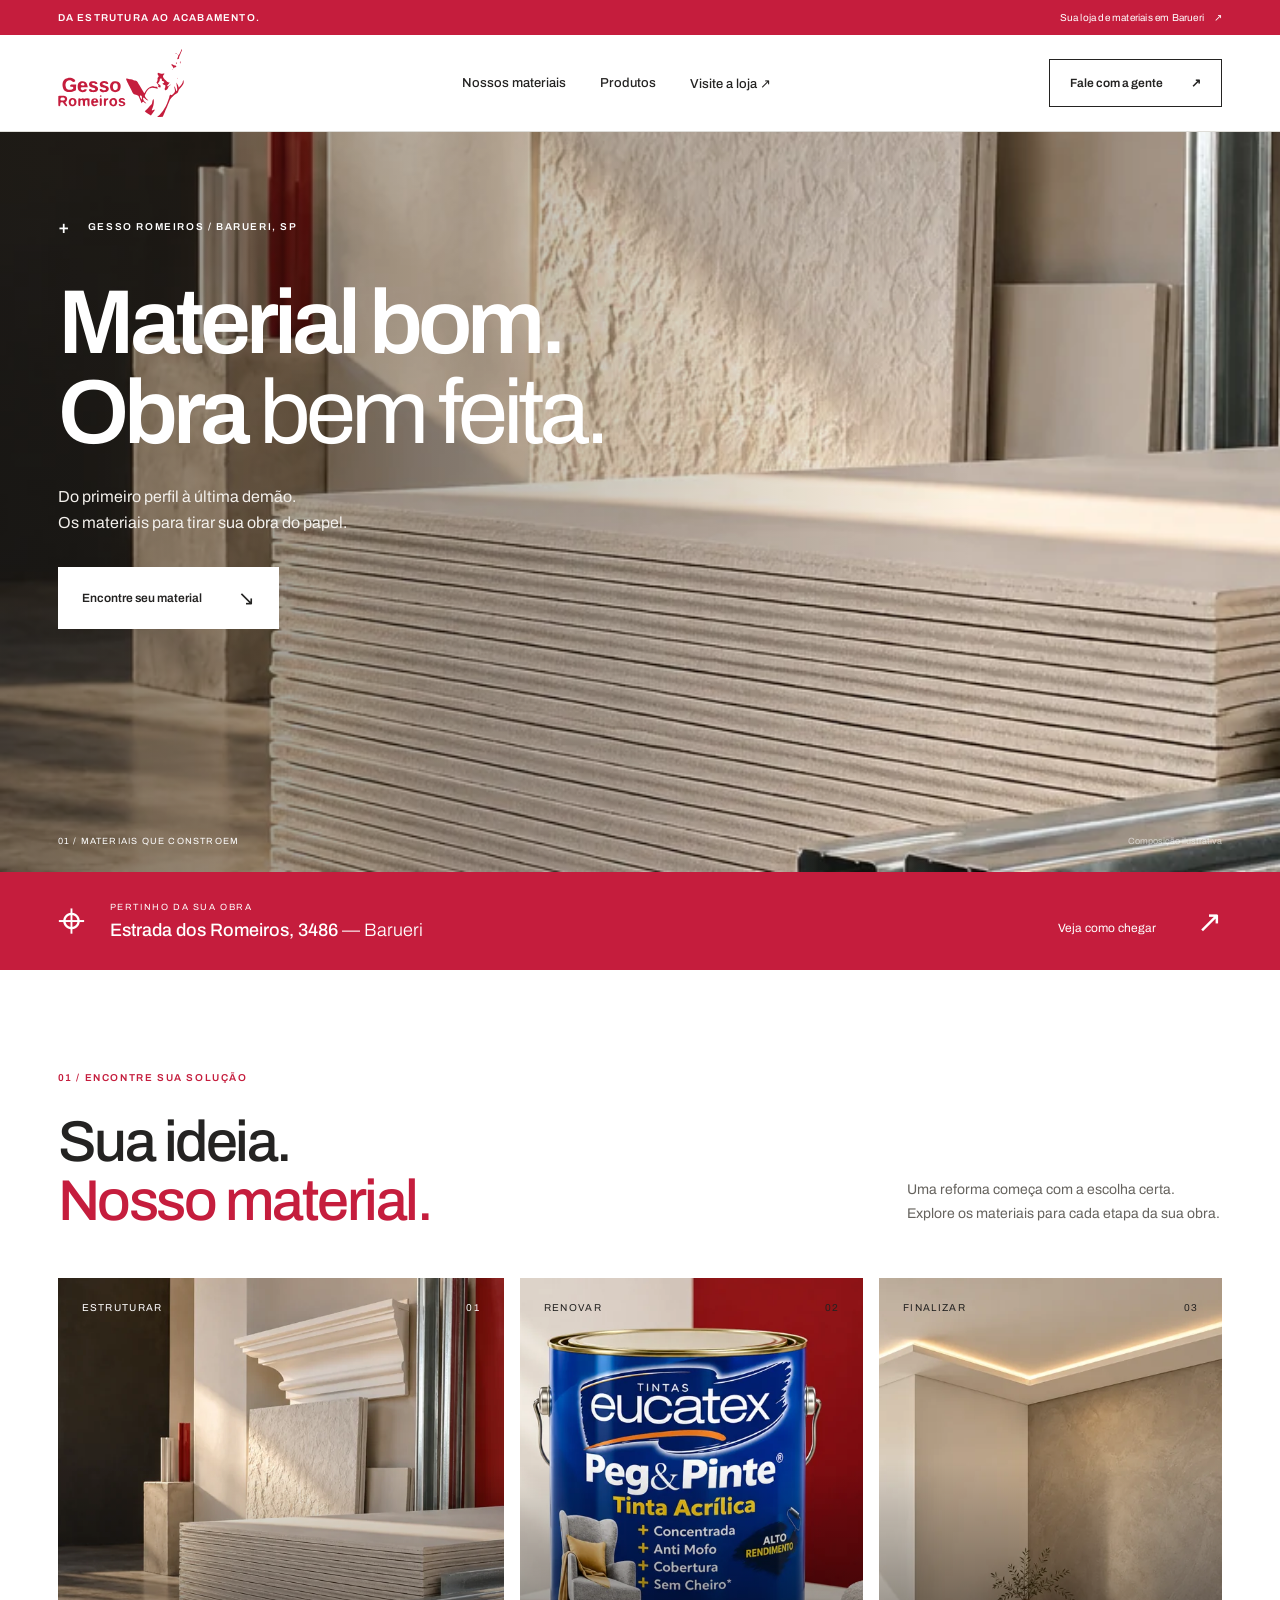
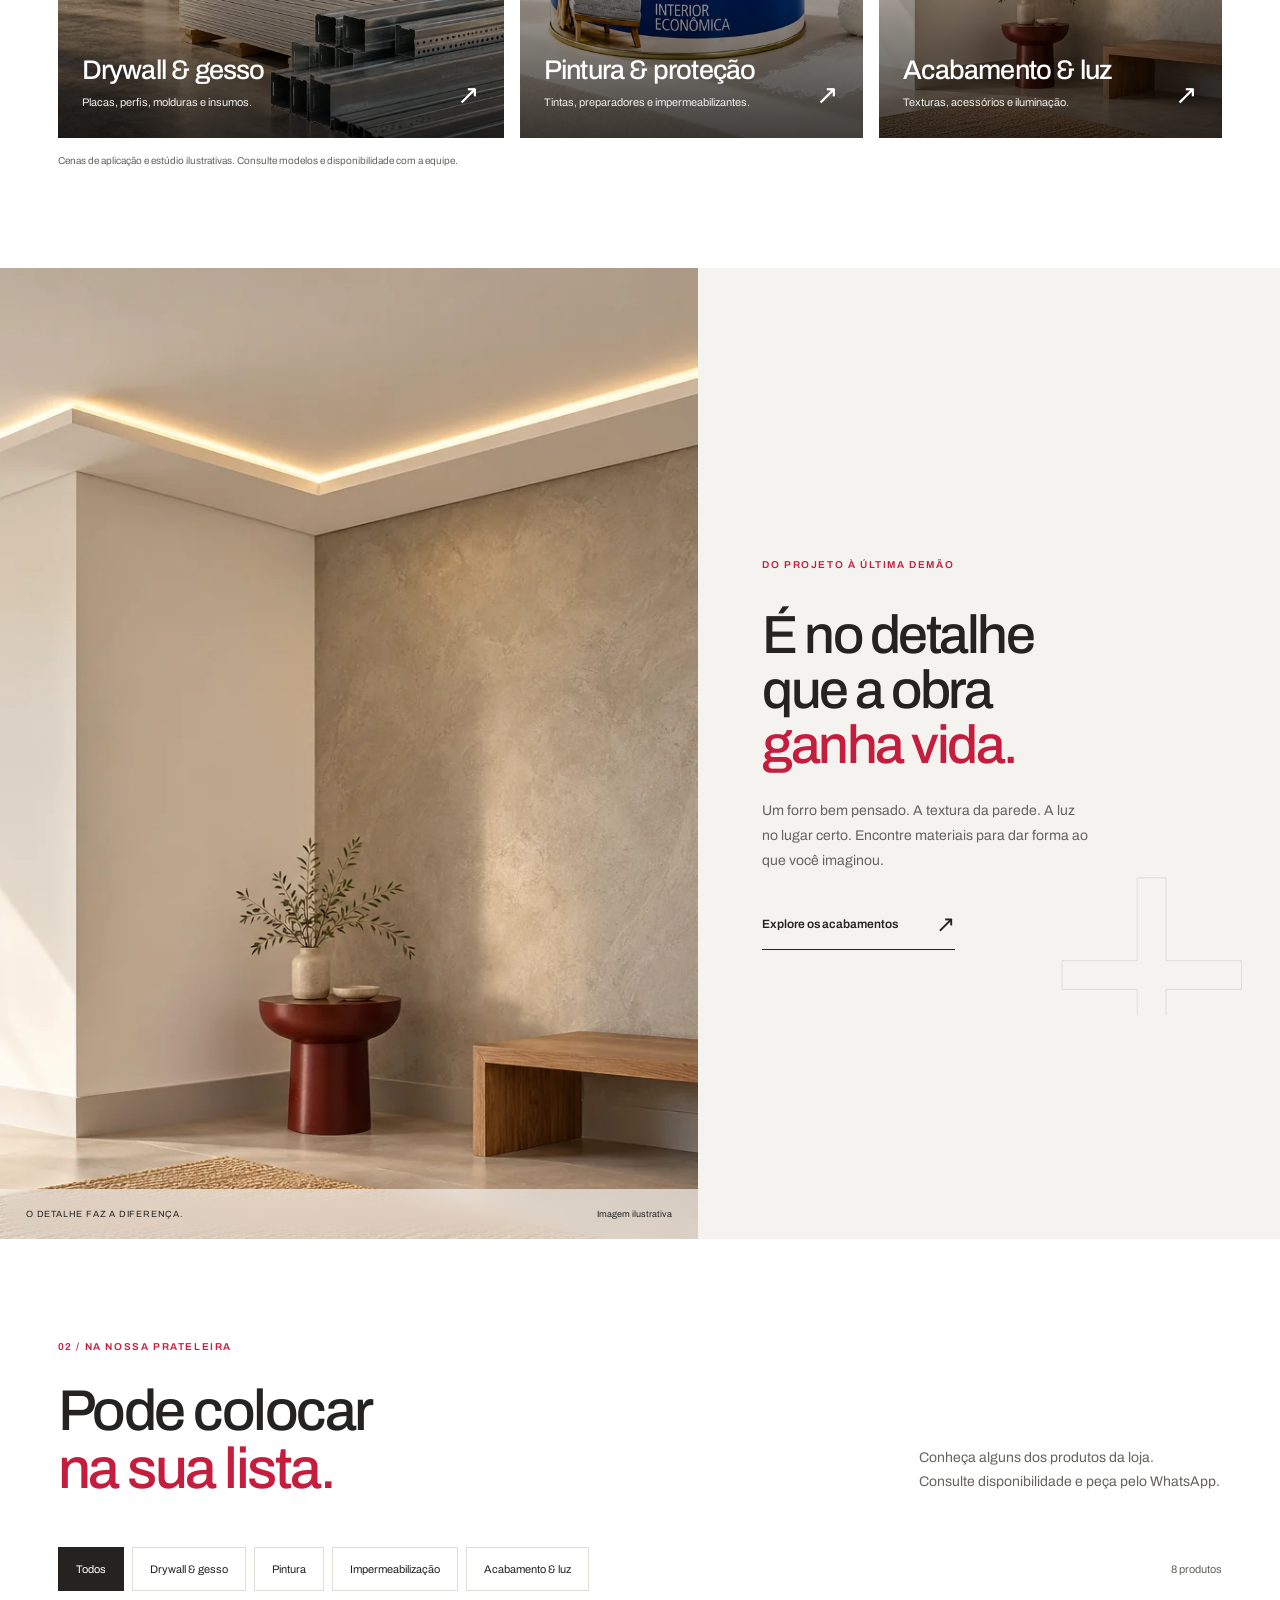
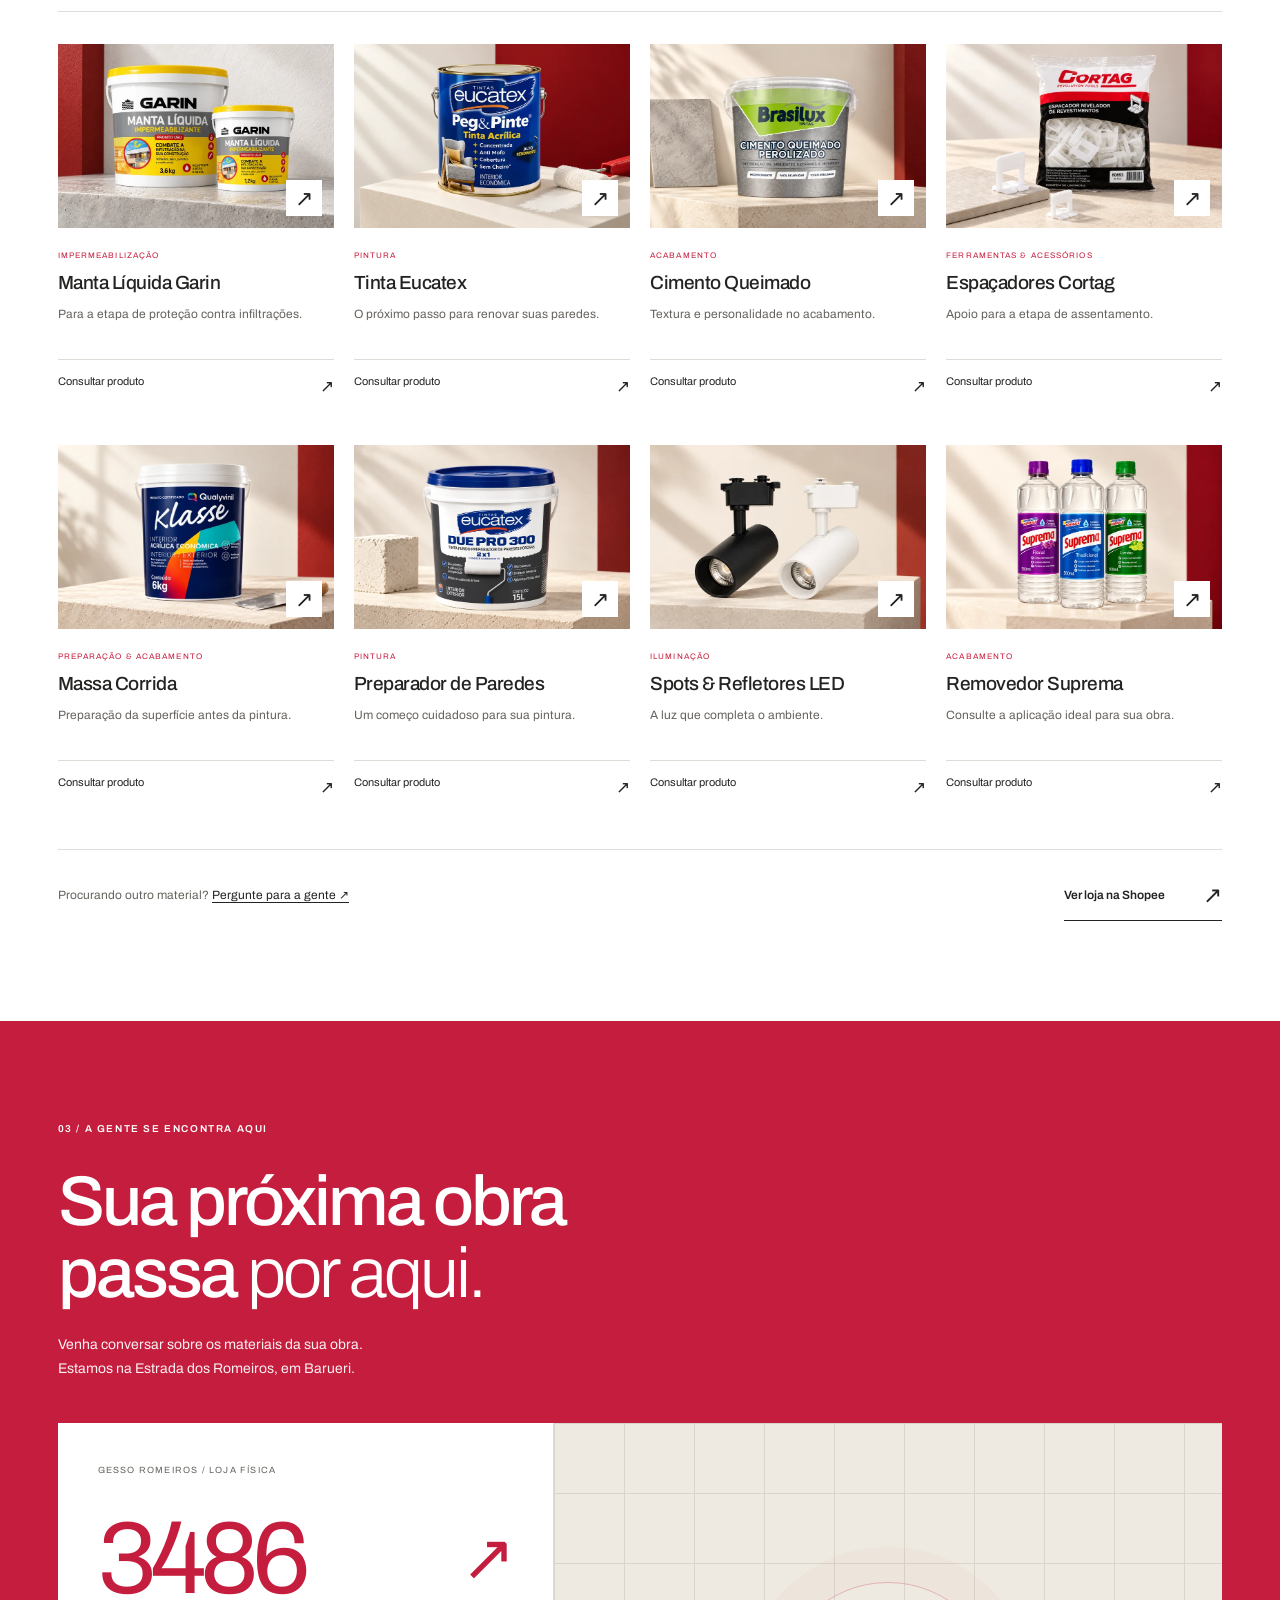
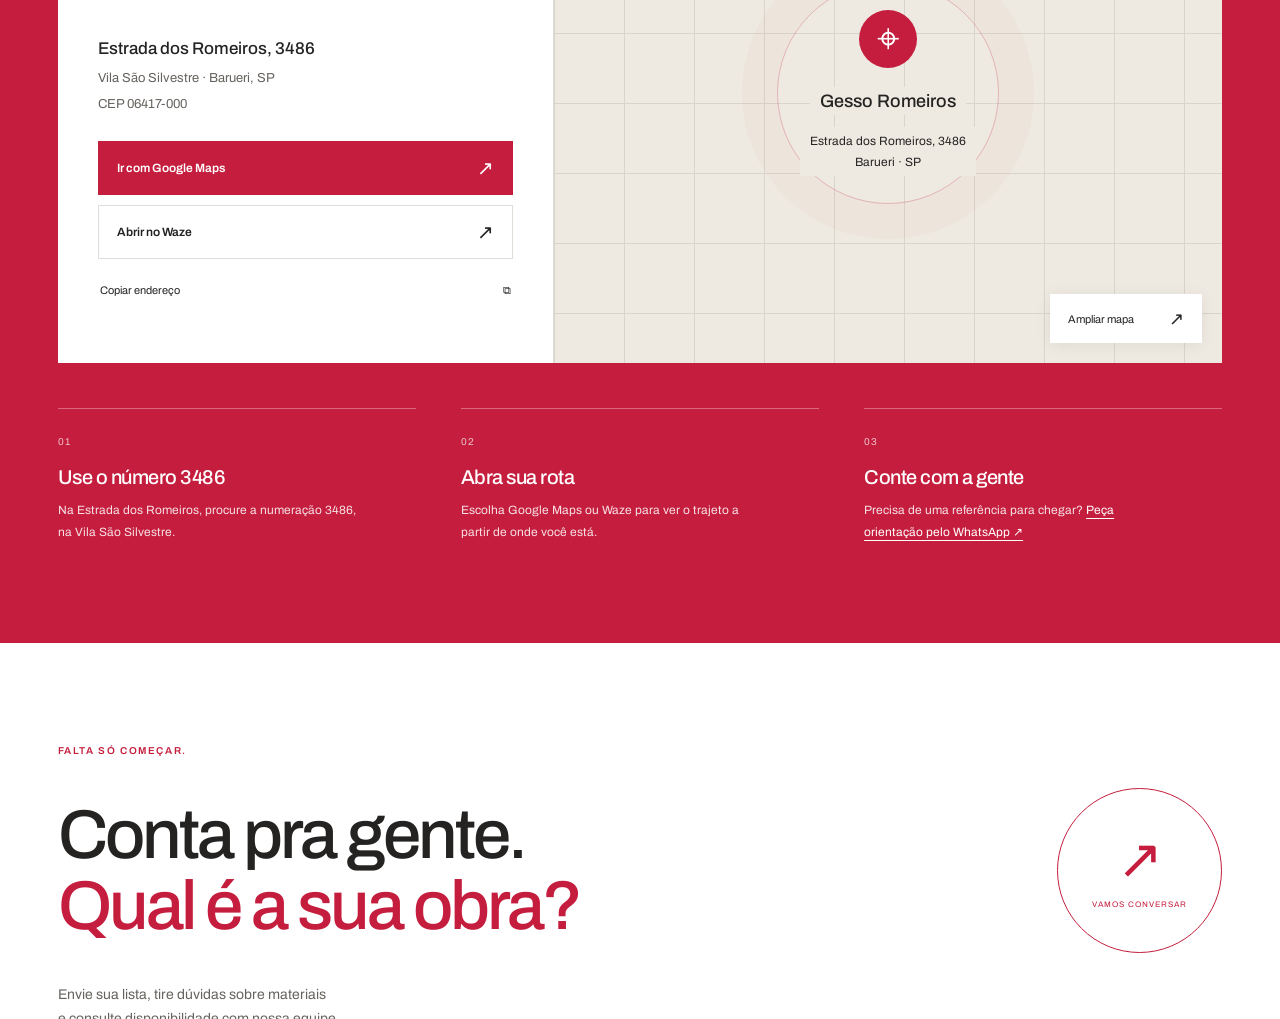
==== commit 75fa81d2: "Repagina vitrine da Gesso Romeiros com imagens de produtos, logo vetorial e rotas" ====
--- a/index.html
+++ b/index.html
@@ -1,425 +1,42 @@
-<!DOCTYPE html>
-<html lang="pt-BR">
-<head>
-<meta charset="UTF-8">
-<meta name="viewport" content="width=device-width, initial-scale=1.0">
-<title>Gesso Romeiros | Drywall, Gesso, Tintas e Materiais em Barueri</title>
-<meta name="description" content="Gesso Romeiros em Barueri: materiais para drywall, gesso, tintas, impermeabilização, acabamento e reforma. Compre pela Shopee ou faça seu pedido pelo WhatsApp.">
-<link rel="canonical" href="https://www.gessoromeiros.com.br/">
-
-<!-- Open Graph -->
-<meta property="og:type" content="business.business">
-<meta property="og:title" content="Gesso Romeiros | Drywall, Gesso, Tintas e Materiais em Barueri">
-<meta property="og:description" content="Materiais para drywall, gesso, tintas, impermeabilização e reforma em Barueri. Compre pela Shopee ou fale pelo WhatsApp.">
-<meta property="og:image" content="assets/produto-manta-liquida.png">
-
-<!-- Twitter Card -->
-<meta name="twitter:card" content="summary_large_image">
-<meta name="twitter:title" content="Gesso Romeiros | Drywall, Gesso, Tintas e Materiais em Barueri">
-<meta name="twitter:description" content="Materiais para drywall, gesso, tintas, impermeabilização e reforma em Barueri. Compre pela Shopee ou fale pelo WhatsApp.">
-
-<link rel="preconnect" href="https://fonts.googleapis.com">
-<link rel="preconnect" href="https://fonts.gstatic.com" crossorigin>
-<link href="https://fonts.googleapis.com/css2?family=Archivo:wght@600;700;800&family=Inter:wght@400;500;600;700&display=swap" rel="stylesheet">
-
-<link rel="stylesheet" href="style.css">
-
-<script type="application/ld+json">
-{
-  "@context": "https://schema.org",
-  "@type": "HomeAndConstructionBusiness",
-  "name": "Gesso Romeiros",
-  "image": "assets/logo.jpg",
-  "address": {
-    "@type": "PostalAddress",
-    "streetAddress": "Estr. dos Romeiros, 3486, Vila São Silvestre",
-    "addressLocality": "Barueri",
-    "addressRegion": "SP",
-    "postalCode": "06417-000",
-    "addressCountry": "BR"
-  },
-  "telephone": "+551142101263",
-  "aggregateRating": {
-    "@type": "AggregateRating",
-    "ratingValue": "4.6",
-    "reviewCount": "13"
-  }
-}
-</script>
-</head>
-<body>
-
-<a class="skip-link" href="#main">Pular para o conteúdo</a>
-
-<!-- HEADER -->
-<header class="site-header" id="topo">
-  <div class="wrap header-inner">
-    <a href="#topo" class="brand" aria-label="Gesso Romeiros - início">
-      <img src="assets/logo.jpg" alt="Logo Gesso Romeiros" width="44" height="44">
-      <span>Gesso Romeiros</span>
-    </a>
-
-    <nav class="main-nav" id="mainNav" aria-label="Navegação principal">
-      <a href="#topo">Início</a>
-      <a href="#produtos">Produtos</a>
-      <a href="#diferenciais">Por que comprar</a>
-      <a href="#avaliacoes">Avaliações</a>
-      <a href="#localizacao">Localização</a>
-    </nav>
-
-    <div class="header-actions">
-      <a class="btn btn-ghost btn-sm js-whatsapp" href="#" target="_blank" rel="noopener">WhatsApp</a>
-      <a class="btn btn-primary btn-sm js-shopee" href="#" target="_blank" rel="noopener">Ver loja na Shopee</a>
-      <button class="menu-toggle" id="menuToggle" aria-label="Abrir menu" aria-expanded="false" aria-controls="mainNav">
-        <span></span><span></span><span></span>
-      </button>
-    </div>
-  </div>
-</header>
-
-<main id="main">
-
-  <!-- HERO -->
-  <section class="hero">
-    <div class="wrap hero-grid">
-      <div class="hero-copy">
-        <p class="eyebrow">Loja de materiais em Barueri</p>
-        <h1>Tudo para gesso, drywall e reforma em Barueri</h1>
-        <p class="hero-sub">Materiais para sua obra com variedade, bons preços e atendimento rápido. Compre online pela Shopee ou fale diretamente com nossa equipe pelo WhatsApp.</p>
-
-        <div class="hero-ctas">
-          <a href="#" class="btn btn-primary btn-lg js-shopee" target="_blank" rel="noopener">Comprar na Shopee</a>
-          <a href="#" class="btn btn-outline btn-lg js-whatsapp" target="_blank" rel="noopener">Pedir pelo WhatsApp</a>
-        </div>
-
-        <ul class="trust-row">
-          <li><span class="stars" aria-hidden="true">★★★★★</span> 4,6 no Google</li>
-          <li>Entrega rápida</li>
-          <li>Atendimento especializado</li>
-          <li>Loja em Barueri</li>
-        </ul>
-      </div>
-
-      <div class="hero-visual" aria-hidden="true">
-        <div class="hero-tape"></div>
-        <div class="hero-photo-card">
-          <img src="assets/produto-manta-liquida.png" alt="" loading="eager" class="hero-img hero-img-1">
-          <img src="assets/produto-tinta-eucatex.png" alt="" loading="eager" class="hero-img hero-img-2">
-          <img src="assets/produto-espacador.png" alt="" loading="eager" class="hero-img hero-img-3">
-        </div>
-      </div>
-    </div>
-  </section>
-
-  <!-- FAIXA DE BENEFÍCIOS -->
-  <section class="benefits-strip">
-    <div class="wrap benefits-grid">
-      <div class="benefit">
-        <svg viewBox="0 0 24 24" fill="none" stroke="currentColor" stroke-width="1.8"><rect x="3" y="3" width="7" height="7" rx="1"/><rect x="14" y="3" width="7" height="7" rx="1"/><rect x="3" y="14" width="7" height="7" rx="1"/><rect x="14" y="14" width="7" height="7" rx="1"/></svg>
-        <span>Grande variedade</span>
-      </div>
-      <div class="benefit">
-        <svg viewBox="0 0 24 24" fill="none" stroke="currentColor" stroke-width="1.8"><path d="M3 6h13l4 5v7h-2M3 6v10h2M16 11H3M8 21a2 2 0 1 0 0-4 2 2 0 0 0 0 4Zm10 0a2 2 0 1 0 0-4 2 2 0 0 0 0 4Z"/></svg>
-        <span>Compra online</span>
-      </div>
-      <div class="benefit">
-        <svg viewBox="0 0 24 24" fill="none" stroke="currentColor" stroke-width="1.8"><path d="M21 11.5a8.38 8.38 0 0 1-.9 3.8 8.5 8.5 0 0 1-7.6 4.7 8.38 8.38 0 0 1-3.8-.9L3 21l1.9-5.7a8.38 8.38 0 0 1-.9-3.8 8.5 8.5 0 0 1 4.7-7.6 8.38 8.38 0 0 1 3.8-.9h.5a8.48 8.48 0 0 1 8 8v.5Z"/></svg>
-        <span>Atendimento pelo WhatsApp</span>
-      </div>
-      <div class="benefit">
-        <svg viewBox="0 0 24 24" fill="none" stroke="currentColor" stroke-width="1.8"><path d="M3 6h13l4 5v7h-2M3 6v10h2M16 11H3"/><circle cx="8" cy="20" r="1.6"/><circle cx="18" cy="20" r="1.6"/></svg>
-        <span>Entrega rápida</span>
-      </div>
-    </div>
-  </section>
-
-  <!-- CATEGORIAS -->
-  <section class="section" id="categorias">
-    <div class="wrap">
-      <h2>Encontre tudo o que precisa para sua obra</h2>
-      <div class="category-grid">
-        <article class="category-card">
-          <svg viewBox="0 0 24 24" fill="none" stroke="currentColor" stroke-width="1.6"><rect x="3" y="3" width="18" height="18" rx="1"/><path d="M9 3v18M15 3v18M3 9h18M3 15h18"/></svg>
-          <h3>Drywall</h3>
-          <p>Placas, guias, montantes e parafusos para vedação e forro.</p>
-        </article>
-        <article class="category-card">
-          <svg viewBox="0 0 24 24" fill="none" stroke="currentColor" stroke-width="1.6"><path d="M12 2c3 3 5 6 5 9a5 5 0 0 1-10 0c0-3 2-6 5-9Z"/></svg>
-          <h3>Gesso</h3>
-          <p>Molduras, massa e insumos para acabamento em gesso.</p>
-        </article>
-        <article class="category-card">
-          <svg viewBox="0 0 24 24" fill="none" stroke="currentColor" stroke-width="1.6"><path d="M4 21c4-1 7-4 10-9 1.6-2.7 2-5 2-7-2 0-4.3.4-7 2-5 3-8 6-9 10 1.3 1.3 2.7 2.7 4 4Z"/><path d="M14 7l3 3"/></svg>
-          <h3>Tintas</h3>
-          <p>Tintas acrílicas, preparadores e produtos para pintura.</p>
-        </article>
-        <article class="category-card">
-          <svg viewBox="0 0 24 24" fill="none" stroke="currentColor" stroke-width="1.6"><path d="M12 3s6 5.6 6 10a6 6 0 0 1-12 0c0-4.4 6-10 6-10Z"/></svg>
-          <h3>Impermeabilização</h3>
-          <p>Mantas líquidas e soluções contra infiltração.</p>
-        </article>
-        <article class="category-card">
-          <svg viewBox="0 0 24 24" fill="none" stroke="currentColor" stroke-width="1.6"><circle cx="12" cy="12" r="9"/><path d="M12 7v5l3 3"/></svg>
-          <h3>Acabamento</h3>
-          <p>Cimento queimado, espaçadores e materiais de revestimento.</p>
-        </article>
-        <article class="category-card">
-          <svg viewBox="0 0 24 24" fill="none" stroke="currentColor" stroke-width="1.6"><path d="M14.7 6.3a4 4 0 0 1 5 5l-1.4 1.4M9.3 17.7a4 4 0 0 1-5-5l1.4-1.4M8 16 16 8"/></svg>
-          <h3>Ferramentas e acessórios</h3>
-          <p>Itens de apoio para deixar sua obra completa.</p>
-        </article>
-      </div>
-    </div>
-  </section>
-
-  <!-- PRODUTOS EM DESTAQUE -->
-  <section class="section section-soft" id="produtos">
-    <div class="wrap">
-      <h2>Produtos que você encontra na Gesso Romeiros</h2>
-      <p class="section-lead">Uma amostra do que temos disponível na loja. Confira o catálogo completo na Shopee.</p>
-
-      <div class="product-grid">
-        <article class="product-card">
-          <div class="product-photo"><img src="assets/produto-manta-liquida.png" alt="Manta líquida impermeabilizante Garin" loading="lazy"></div>
-          <p class="product-cat">Impermeabilização</p>
-          <h3>Manta Líquida Garin</h3>
-          <a href="#" class="btn btn-outline btn-sm js-shopee" target="_blank" rel="noopener">Ver na Shopee</a>
-        </article>
-        <article class="product-card">
-          <div class="product-photo"><img src="assets/produto-removedor.png" alt="Removedor Suprema tradicional 6 em 1" loading="lazy"></div>
-          <p class="product-cat">Acabamento</p>
-          <h3>Removedor Suprema</h3>
-          <a href="#" class="btn btn-outline btn-sm js-shopee" target="_blank" rel="noopener">Ver na Shopee</a>
-        </article>
-        <article class="product-card">
-          <div class="product-photo"><img src="assets/produto-tinta-eucatex.png" alt="Tinta acrílica Eucatex Peg e Pinte" loading="lazy"></div>
-          <p class="product-cat">Tintas</p>
-          <h3>Tinta Eucatex</h3>
-          <a href="#" class="btn btn-outline btn-sm js-shopee" target="_blank" rel="noopener">Ver na Shopee</a>
-        </article>
-        <article class="product-card">
-          <div class="product-photo"><img src="assets/produto-espacador.png" alt="Espaçador nivelador Cortag para revestimentos" loading="lazy"></div>
-          <p class="product-cat">Ferramentas e acessórios</p>
-          <h3>Espaçadores Cortag</h3>
-          <a href="#" class="btn btn-outline btn-sm js-shopee" target="_blank" rel="noopener">Ver na Shopee</a>
-        </article>
-        <article class="product-card">
-          <div class="product-photo"><img src="assets/produto-massa-corrida.png" alt="Massa corrida Klasse Qualyvinil" loading="lazy"></div>
-          <p class="product-cat">Acabamento</p>
-          <h3>Massa Corrida</h3>
-          <a href="#" class="btn btn-outline btn-sm js-shopee" target="_blank" rel="noopener">Ver na Shopee</a>
-        </article>
-        <article class="product-card">
-          <div class="product-photo"><img src="assets/produto-preparador-paredes.png" alt="Preparador de paredes Due Pro 300 Eucatex" loading="lazy"></div>
-          <p class="product-cat">Tintas</p>
-          <h3>Preparador de Paredes</h3>
-          <a href="#" class="btn btn-outline btn-sm js-shopee" target="_blank" rel="noopener">Ver na Shopee</a>
-        </article>
-        <article class="product-card">
-          <div class="product-photo"><img src="assets/produto-cimento-queimado.png" alt="Cimento queimado perolizado Brasilux" loading="lazy"></div>
-          <p class="product-cat">Acabamento</p>
-          <h3>Cimento Queimado</h3>
-          <a href="#" class="btn btn-outline btn-sm js-shopee" target="_blank" rel="noopener">Ver na Shopee</a>
-        </article>
-        <article class="product-card">
-          <div class="product-photo"><img src="assets/produto-spot-led.png" alt="Spots e refletores LED" loading="lazy"></div>
-          <p class="product-cat">Iluminação</p>
-          <h3>Spots e Refletores LED</h3>
-          <a href="#" class="btn btn-outline btn-sm js-shopee" target="_blank" rel="noopener">Ver na Shopee</a>
-        </article>
-      </div>
-    </div>
-  </section>
-
-  <!-- BLOCO SHOPEE -->
-  <section class="shopee-block">
-    <div class="wrap shopee-inner">
-      <div class="shopee-tape" aria-hidden="true"></div>
-      <h2>Prefere comprar online?</h2>
-      <p>Confira nossos produtos na Shopee e compre com praticidade e segurança.</p>
-      <ul class="shopee-checks">
-        <li>Compra online</li>
-        <li>Diversos produtos</li>
-        <li>Pagamento pela plataforma</li>
-        <li>Receba onde estiver</li>
-      </ul>
-      <a href="#" class="btn btn-white btn-lg js-shopee" target="_blank" rel="noopener">Ver loja na Shopee</a>
-    </div>
-  </section>
-
-  <!-- WHATSAPP -->
-  <section class="whatsapp-block">
-    <div class="wrap whatsapp-inner">
-      <div class="whatsapp-copy">
-        <h2>Precisa encontrar o material certo?</h2>
-        <p>Fale com nossa equipe pelo WhatsApp e consulte disponibilidade, materiais e formas de entrega.</p>
-        <a href="#" class="btn btn-whatsapp btn-lg js-whatsapp" target="_blank" rel="noopener">
-          <svg viewBox="0 0 24 24" aria-hidden="true" fill="currentColor"><path d="M17.5 14.4c-.3-.1-1.7-.8-2-1-.3-.1-.5-.1-.6.1-.2.3-.7 1-.9 1.2-.2.2-.3.2-.6.1-.3-.1-1.3-.5-2.4-1.5-.9-.8-1.5-1.8-1.7-2.1-.2-.3 0-.5.1-.6.1-.1.3-.3.4-.5.1-.1.2-.3.2-.4.1-.1 0-.3 0-.4-.1-.1-.6-1.4-.8-1.9-.2-.5-.4-.4-.6-.4h-.5c-.2 0-.4.1-.6.3-.2.3-.8.8-.8 1.9s.8 2.2.9 2.4c.1.1 1.6 2.5 3.9 3.4.5.2 1 .4 1.3.5.5.2 1 .1 1.4.1.4-.1 1.3-.5 1.5-1 .2-.5.2-.9.1-1l-.3-.2Z"/><path d="M12 2a10 10 0 0 0-8.6 15L2 22l5.2-1.4A10 10 0 1 0 12 2Zm0 18.2c-1.6 0-3.1-.4-4.4-1.2l-.3-.2-3.1.8.8-3-.2-.3A8.2 8.2 0 1 1 12 20.2Z"/></svg>
-          Chamar no WhatsApp
-        </a>
-      </div>
-    </div>
-  </section>
-
-  <!-- DIFERENCIAIS -->
-  <section class="section" id="diferenciais">
-    <div class="wrap">
-      <h2>Por que comprar na Gesso Romeiros?</h2>
-      <div class="diff-grid">
-        <div class="diff-item">
-          <span class="diff-mark">01</span>
-          <h3>Variedade de materiais</h3>
-          <p>Um só lugar para drywall, gesso, tintas, impermeabilização e acabamento.</p>
-        </div>
-        <div class="diff-item">
-          <span class="diff-mark">02</span>
-          <h3>Atendimento especializado</h3>
-          <p>Equipe que entende de obra e ajuda a encontrar o material certo.</p>
-        </div>
-        <div class="diff-item">
-          <span class="diff-mark">03</span>
-          <h3>Entrega rápida</h3>
-          <p>Pedidos processados com agilidade para sua obra não parar.</p>
-        </div>
-        <div class="diff-item">
-          <span class="diff-mark">04</span>
-          <h3>Presencial ou online</h3>
-          <p>Venha até a loja em Barueri ou compre pela Shopee e WhatsApp.</p>
-        </div>
-        <div class="diff-item">
-          <span class="diff-mark">05</span>
-          <h3>Foco em drywall e gesso</h3>
-          <p>Especialistas nos materiais que sua reforma realmente precisa.</p>
-        </div>
-        <div class="diff-item">
-          <span class="diff-mark">06</span>
-          <h3>Loja em Barueri</h3>
-          <p>Fácil acesso na Estr. dos Romeiros, Vila São Silvestre.</p>
-        </div>
-      </div>
-    </div>
-  </section>
-
-  <!-- AVALIAÇÕES -->
-  <section class="section section-soft" id="avaliacoes">
-    <div class="wrap">
-      <div class="reviews-header">
-        <h2>O que nossos clientes dizem</h2>
-        <div class="rating-badge">
-          <span class="rating-number">4,6</span>
-          <div>
-            <span class="stars" aria-hidden="true">★★★★★</span>
-            <p>13 avaliações no Google</p>
-          </div>
-        </div>
-      </div>
-
-      <div class="review-grid">
-        <blockquote class="review-card">
-          <span class="quote-mark" aria-hidden="true">&ldquo;</span>
-          <span class="stars" aria-hidden="true">★★★★★</span>
-          <p>Variedades de material para serviço de gesso e placas drywall, parafusos variados, tintas, molduras, montantes e guias em boa quantidade. Recomendo.</p>
-          <cite>Cliente Google</cite>
-        </blockquote>
-        <blockquote class="review-card">
-          <span class="quote-mark" aria-hidden="true">&ldquo;</span>
-          <span class="stars" aria-hidden="true">★★★★★</span>
-          <p>Excelente. Ótimo atendimento, bons preços e entrega muito rápida. Recomendo.</p>
-          <cite>Cliente Google</cite>
-        </blockquote>
-        <blockquote class="review-card">
-          <span class="quote-mark" aria-hidden="true">&ldquo;</span>
-          <span class="stars" aria-hidden="true">★★★★★</span>
-          <p>Atendimento nota 10. Pedido por WhatsApp, pagamento fácil e entrega rápida. Tudo pra drywall.</p>
-          <cite>Cliente Google</cite>
-        </blockquote>
-      </div>
-    </div>
-  </section>
-
-  <!-- LOCALIZAÇÃO -->
-  <section class="section" id="localizacao">
-    <div class="wrap location-grid">
-      <div class="location-info">
-        <h2>Visite nossa loja em Barueri</h2>
-        <address>
-          Estr. dos Romeiros, 3486<br>
-          Vila São Silvestre<br>
-          Barueri - SP<br>
-          CEP 06417-000
-        </address>
-        <p class="location-phone">Telefone: <a href="tel:+551142101263">(11) 4210-1263</a></p>
-        <a class="btn btn-primary btn-lg" id="comoChegar" href="#" target="_blank" rel="noopener">Como chegar</a>
-      </div>
-      <div class="location-map">
-        <!--
-          Embed do Google Maps: substitua o src abaixo pelo iframe oficial
-          gerado em https://www.google.com/maps para o endereço da loja.
-        -->
-        <iframe
-          title="Mapa - Gesso Romeiros"
-          src="https://www.google.com/maps?q=Estr.+dos+Romeiros,+3486+-+Vila+S%C3%A3o+Silvestre,+Barueri+-+SP,+06417-000&output=embed"
-          width="100%" height="100%" style="border:0;" allowfullscreen="" loading="lazy"
-          referrerpolicy="no-referrer-when-downgrade">
-        </iframe>
-      </div>
-    </div>
-  </section>
-
-  <!-- CTA FINAL -->
-  <section class="final-cta">
-    <div class="wrap final-cta-inner">
-      <h2>Comece sua obra com quem entende do assunto.</h2>
-      <p>Variedade, preço justo e atendimento rápido para drywall, gesso e reforma.</p>
-      <div class="hero-ctas">
-        <a href="#" class="btn btn-primary btn-lg js-shopee" target="_blank" rel="noopener">Comprar na Shopee</a>
-        <a href="#" class="btn btn-outline btn-lg js-whatsapp" target="_blank" rel="noopener">Falar no WhatsApp</a>
-      </div>
-    </div>
-  </section>
-
-</main>
-
-<!-- FOOTER -->
-<footer class="site-footer">
-  <div class="wrap footer-grid">
-    <div class="footer-brand">
-      <img src="assets/logo.jpg" alt="Logo Gesso Romeiros" width="40" height="40">
-      <span>Gesso Romeiros</span>
-    </div>
-
-    <nav class="footer-links" aria-label="Links rápidos">
-      <a href="#topo">Início</a>
-      <a href="#produtos">Produtos</a>
-      <a href="#diferenciais">Por que comprar</a>
-      <a href="#avaliacoes">Avaliações</a>
-      <a href="#localizacao">Localização</a>
-    </nav>
-
-    <div class="footer-contact">
-      <p>Estr. dos Romeiros, 3486 - Vila São Silvestre<br>Barueri - SP, 06417-000</p>
-      <p><a href="tel:+551142101263">(11) 4210-1263</a></p>
-    </div>
-
-    <div class="footer-ctas">
-      <a href="#" class="btn btn-primary btn-sm js-shopee" target="_blank" rel="noopener">Comprar na Shopee</a>
-      <a href="#" class="btn btn-ghost btn-sm js-whatsapp" target="_blank" rel="noopener">Falar no WhatsApp</a>
-    </div>
-  </div>
-  <p class="footer-copy">© 2026 Gesso Romeiros. Todos os direitos reservados.</p>
-</footer>
-
-<!-- Barra fixa mobile -->
-<div class="mobile-bar" aria-hidden="false">
-  <a href="#" class="mobile-bar-shopee js-shopee" target="_blank" rel="noopener">Shopee</a>
-  <a href="#" class="mobile-bar-whatsapp js-whatsapp" target="_blank" rel="noopener">WhatsApp</a>
-</div>
-
-<!-- WhatsApp flutuante -->
-<a href="#" class="whatsapp-float js-whatsapp" target="_blank" rel="noopener" aria-label="Falar no WhatsApp">
-  <svg viewBox="0 0 24 24" aria-hidden="true" fill="currentColor"><path d="M17.5 14.4c-.3-.1-1.7-.8-2-1-.3-.1-.5-.1-.6.1-.2.3-.7 1-.9 1.2-.2.2-.3.2-.6.1-.3-.1-1.3-.5-2.4-1.5-.9-.8-1.5-1.8-1.7-2.1-.2-.3 0-.5.1-.6.1-.1.3-.3.4-.5.1-.1.2-.3.2-.4.1-.1 0-.3 0-.4-.1-.1-.6-1.4-.8-1.9-.2-.5-.4-.4-.6-.4h-.5c-.2 0-.4.1-.6.3-.2.3-.8.8-.8 1.9s.8 2.2.9 2.4c.1.1 1.6 2.5 3.9 3.4.5.2 1 .4 1.3.5.5.2 1 .1 1.4.1.4-.1 1.3-.5 1.5-1 .2-.5.2-.9.1-1l-.3-.2Z"/><path d="M12 2a10 10 0 0 0-8.6 15L2 22l5.2-1.4A10 10 0 1 0 12 2Zm0 18.2c-1.6 0-3.1-.4-4.4-1.2l-.3-.2-3.1.8.8-3-.2-.3A8.2 8.2 0 1 1 12 20.2Z"/></svg>
-</a>
-
-<script src="script.js"></script>
-</body>
-</html>
+<!doctype html>
+<html lang="pt-BR">
+<head>
+<meta charset="utf-8"><meta name="viewport" content="width=device-width,initial-scale=1"><meta name="theme-color" content="#c51d3d">
+<title>Gesso Romeiros — Material bom. Obra bem feita. | Barueri</title>
+<meta name="description" content="Materiais para drywall, gesso, pintura e acabamento em Barueri. Explore os produtos e visite a Gesso Romeiros na Estrada dos Romeiros, 3486.">
+<link rel="canonical" href="https://www.gessoromeiros.com.br/"><meta property="og:type" content="website"><meta property="og:title" content="Gesso Romeiros — Material bom. Obra bem feita."><meta property="og:description" content="Da estrutura ao acabamento. Encontre seu material e venha à nossa loja em Barueri."><meta property="og:image" content="https://www.gessoromeiros.com.br/assets/hero-materials-1600.webp"><meta name="twitter:card" content="summary_large_image">
+<link rel="icon" href="assets/favicon.svg" type="image/svg+xml"><link rel="preload" href="assets/fonts/archivo-latin.woff2" as="font" type="font/woff2" crossorigin><link rel="stylesheet" href="style.css">
+<script async src="https://www.googletagmanager.com/gtag/js?id=G-J53J7SJ0LM"></script><script>window.dataLayer=window.dataLayer||[];function gtag(){dataLayer.push(arguments)}gtag('js',new Date());gtag('config','G-J53J7SJ0LM');</script>
+<script type="application/ld+json">{"@context":"https://schema.org","@type":"HardwareStore","name":"Gesso Romeiros","url":"https://www.gessoromeiros.com.br/","image":"https://www.gessoromeiros.com.br/assets/logo.svg","telephone":"+551142101263","address":{"@type":"PostalAddress","streetAddress":"Estrada dos Romeiros, 3486","addressLocality":"Barueri","addressRegion":"SP","postalCode":"06417-000","addressCountry":"BR"}}</script>
+<script src="script.js" defer></script></head>
+<body>
+<a class="skip-link" href="#conteudo">Pular para o conteúdo</a>
+<div class="topline"><span>DA ESTRUTURA AO ACABAMENTO.</span><a href="#localizacao">Sua loja de materiais em Barueri <span aria-hidden="true">↗</span></a></div>
+<header class="site-header" id="topo"><a class="brand" href="#topo" aria-label="Gesso Romeiros — início"><img src="assets/logo.svg" alt="Gesso Romeiros" width="140" height="75"></a><nav id="main-nav" aria-label="Navegação principal"><a href="#materiais">Nossos materiais</a><a href="#produtos">Produtos</a><a href="#localizacao">Visite a loja ↗</a></nav><a class="header-contact js-whatsapp" href="https://wa.me/5511978311181" target="_blank" rel="noopener noreferrer">Fale com a gente <span aria-hidden="true">↗</span></a><button class="menu-toggle" type="button" aria-label="Abrir menu" aria-expanded="false" aria-controls="main-nav"><span></span><span></span></button></header>
+<main id="conteudo">
+<section class="hero" aria-labelledby="hero-title"><picture class="hero-picture"><source media="(max-width:650px)" srcset="assets/hero-materials-mobile.webp"><img src="assets/hero-materials-1600.webp" srcset="assets/hero-materials-1000.webp 1000w, assets/hero-materials-1600.webp 1600w" sizes="100vw" alt="Composição ilustrativa com placas de drywall, perfis metálicos e moldura de gesso" width="1536" height="1024" fetchpriority="high"></picture><div class="hero-shade"></div><div class="hero-content"><p class="eyebrow light"><span class="tiny-cross" aria-hidden="true">+</span> GESSO ROMEIROS / BARUERI, SP</p><h1 id="hero-title">Material bom.<br>Obra <em>bem feita.</em></h1><p class="hero-description">Do primeiro perfil à última demão.<br>Os materiais para tirar sua obra do papel.</p><a class="button white" href="#materiais">Encontre seu material <span aria-hidden="true">↘</span></a></div><div class="hero-caption"><span>01 / MATERIAIS QUE CONSTROEM</span><span>Composição ilustrativa</span></div></section>
+<a class="address-ribbon" href="#localizacao"><span class="pin-icon" aria-hidden="true">⌖</span><span><small>PERTINHO DA SUA OBRA</small><strong>Estrada dos Romeiros, 3486 <span>— Barueri</span></strong></span><span class="ribbon-action">Veja como chegar <b aria-hidden="true">↗</b></span></a>
+<section class="materials section-pad" id="materiais" aria-labelledby="materials-title"><div class="section-heading"><p class="eyebrow">01 / ENCONTRE SUA SOLUÇÃO</p><div><h2 id="materials-title">Sua ideia.<br><span>Nosso material.</span></h2><p>Uma reforma começa com a escolha certa.<br>Explore os materiais para cada etapa da sua obra.</p></div></div><div class="material-grid">
+<a class="material-tile tile-drywall" href="#produtos" data-pick="drywall"><img src="assets/hero-materials-1000.webp" alt="Placas de drywall e perfis metálicos em composição ilustrativa" width="1000" height="667" loading="lazy"><span class="tile-top">ESTRUTURAR <span>01</span></span><span class="tile-bottom"><span><strong>Drywall & gesso</strong><small>Placas, perfis, molduras e insumos.</small></span><i aria-hidden="true">↗</i></span></a>
+<a class="material-tile tile-paint" href="#produtos" data-pick="pintura"><img src="assets/paint-1000.webp" alt="Tinta Eucatex em apresentação ilustrativa de estúdio" width="1000" height="667" loading="lazy"><span class="tile-top dark">RENOVAR <span>02</span></span><span class="tile-bottom"><span><strong>Pintura & proteção</strong><small>Tintas, preparadores e impermeabilizantes.</small></span><i aria-hidden="true">↗</i></span></a>
+<a class="material-tile tile-finish" href="#produtos" data-pick="acabamento"><img src="assets/application-1000.webp" alt="Ambiente ilustrativo com acabamento em gesso, cimento queimado e iluminação" width="1000" height="667" loading="lazy"><span class="tile-top dark">FINALIZAR <span>03</span></span><span class="tile-bottom"><span><strong>Acabamento & luz</strong><small>Texturas, acessórios e iluminação.</small></span><i aria-hidden="true">↗</i></span></a></div><p class="image-note">Cenas de aplicação e estúdio ilustrativas. Consulte modelos e disponibilidade com a equipe.</p></section>
+<section class="showcase" aria-labelledby="showcase-title"><div class="showcase-photo"><picture><source media="(max-width:650px)" srcset="assets/application-mobile.webp"><img src="assets/application-1600.webp" alt="Detalhe ilustrativo de forro em gesso com iluminação e parede de acabamento cimentício" width="1536" height="1024" loading="lazy"></picture><span class="photo-label">O DETALHE FAZ A DIFERENÇA. <span>Imagem ilustrativa</span></span></div><div class="showcase-copy"><p class="eyebrow">DO PROJETO À ÚLTIMA DEMÃO</p><h2 id="showcase-title">É no detalhe<br>que a obra<br><em>ganha vida.</em></h2><p>Um forro bem pensado. A textura da parede. A luz no lugar certo. Encontre materiais para dar forma ao que você imaginou.</p><a class="text-link" href="#produtos" data-pick="acabamento">Explore os acabamentos <span aria-hidden="true">↗</span></a><span class="outline-cross" aria-hidden="true">+</span></div></section>
+<section class="catalog section-pad" id="produtos" aria-labelledby="products-title"><div class="section-heading"><p class="eyebrow">02 / NA NOSSA PRATELEIRA</p><div><h2 id="products-title">Pode colocar<br><span>na sua lista.</span></h2><p>Conheça alguns dos produtos da loja.<br>Consulte disponibilidade e peça pelo WhatsApp.</p></div></div><div class="catalog-tools"><div class="filter-list" role="group" aria-label="Filtrar produtos"><button class="filter active" type="button" data-filter="todos" aria-pressed="true">Todos</button><button class="filter" type="button" data-filter="drywall" aria-pressed="false">Drywall & gesso</button><button class="filter" type="button" data-filter="pintura" aria-pressed="false">Pintura</button><button class="filter" type="button" data-filter="protecao" aria-pressed="false">Impermeabilização</button><button class="filter" type="button" data-filter="acabamento" aria-pressed="false">Acabamento & luz</button></div><span id="product-count" role="status" aria-live="polite">8 produtos</span></div>
+<div class="product-grid">
+<article class="product-card" data-category="protecao"><a class="product-visual product-photo-full" href="https://wa.me/5511978311181" data-product="Manta Líquida Garin" target="_blank" rel="noopener noreferrer" aria-label="Consultar Manta Líquida Garin"><img src="assets/waterproof-800.webp" alt="Manta Líquida Garin, apresentação ilustrativa em estúdio" width="800" height="533" loading="lazy"><span class="product-arrow" aria-hidden="true">↗</span></a><p class="product-category">IMPERMEABILIZAÇÃO</p><h3>Manta Líquida Garin</h3><p class="product-description">Para a etapa de proteção contra infiltrações.</p><a class="product-link" href="https://wa.me/5511978311181" data-product="Manta Líquida Garin" target="_blank" rel="noopener noreferrer">Consultar produto <span aria-hidden="true">↗</span></a></article>
+<article class="product-card" data-category="pintura"><a class="product-visual product-photo-full" href="https://wa.me/5511978311181" data-product="Tinta Eucatex Peg &amp; Pinte" target="_blank" rel="noopener noreferrer" aria-label="Consultar Tinta Eucatex"><img src="assets/paint-800.webp" alt="Tinta Eucatex, apresentação ilustrativa em estúdio" width="800" height="533" loading="lazy"><span class="product-arrow" aria-hidden="true">↗</span></a><p class="product-category">PINTURA</p><h3>Tinta Eucatex</h3><p class="product-description">O próximo passo para renovar suas paredes.</p><a class="product-link" href="https://wa.me/5511978311181" data-product="Tinta Eucatex Peg &amp; Pinte" target="_blank" rel="noopener noreferrer">Consultar produto <span aria-hidden="true">↗</span></a></article>
+<article class="product-card" data-category="acabamento"><a class="product-visual product-photo-full" href="https://wa.me/5511978311181" data-product="Cimento Queimado Brasilux" target="_blank" rel="noopener noreferrer" aria-label="Consultar Cimento Queimado"><img src="assets/cimento-queimado-800.webp" alt="Cimento Queimado, apresentação ilustrativa em estúdio" width="800" height="533" loading="lazy"><span class="product-arrow" aria-hidden="true">↗</span></a><p class="product-category">ACABAMENTO</p><h3>Cimento Queimado</h3><p class="product-description">Textura e personalidade no acabamento.</p><a class="product-link" href="https://wa.me/5511978311181" data-product="Cimento Queimado Brasilux" target="_blank" rel="noopener noreferrer">Consultar produto <span aria-hidden="true">↗</span></a></article>
+<article class="product-card" data-category="acabamento"><a class="product-visual product-photo-full" href="https://wa.me/5511978311181" data-product="Espaçadores Cortag" target="_blank" rel="noopener noreferrer" aria-label="Consultar Espaçadores Cortag"><img src="assets/espacador-800.webp" alt="Espaçadores Cortag, apresentação ilustrativa em estúdio" width="800" height="533" loading="lazy"><span class="product-arrow" aria-hidden="true">↗</span></a><p class="product-category">FERRAMENTAS &amp; ACESSÓRIOS</p><h3>Espaçadores Cortag</h3><p class="product-description">Apoio para a etapa de assentamento.</p><a class="product-link" href="https://wa.me/5511978311181" data-product="Espaçadores Cortag" target="_blank" rel="noopener noreferrer">Consultar produto <span aria-hidden="true">↗</span></a></article>
+<article class="product-card" data-category="acabamento"><a class="product-visual product-photo-full" href="https://wa.me/5511978311181" data-product="Massa Corrida Klasse Qualyvinil" target="_blank" rel="noopener noreferrer" aria-label="Consultar Massa Corrida"><img src="assets/massa-corrida-800.webp" alt="Massa Corrida, apresentação ilustrativa em estúdio" width="800" height="533" loading="lazy"><span class="product-arrow" aria-hidden="true">↗</span></a><p class="product-category">PREPARAÇÃO &amp; ACABAMENTO</p><h3>Massa Corrida</h3><p class="product-description">Preparação da superfície antes da pintura.</p><a class="product-link" href="https://wa.me/5511978311181" data-product="Massa Corrida Klasse Qualyvinil" target="_blank" rel="noopener noreferrer">Consultar produto <span aria-hidden="true">↗</span></a></article>
+<article class="product-card" data-category="pintura"><a class="product-visual product-photo-full" href="https://wa.me/5511978311181" data-product="Preparador de Paredes Due Pro 300 Eucatex" target="_blank" rel="noopener noreferrer" aria-label="Consultar Preparador de Paredes"><img src="assets/preparador-paredes-800.webp" alt="Preparador de Paredes, apresentação ilustrativa em estúdio" width="800" height="533" loading="lazy"><span class="product-arrow" aria-hidden="true">↗</span></a><p class="product-category">PINTURA</p><h3>Preparador de Paredes</h3><p class="product-description">Um começo cuidadoso para sua pintura.</p><a class="product-link" href="https://wa.me/5511978311181" data-product="Preparador de Paredes Due Pro 300 Eucatex" target="_blank" rel="noopener noreferrer">Consultar produto <span aria-hidden="true">↗</span></a></article>
+<article class="product-card" data-category="acabamento"><a class="product-visual product-photo-full" href="https://wa.me/5511978311181" data-product="Spots e Refletores LED" target="_blank" rel="noopener noreferrer" aria-label="Consultar Spots &amp; Refletores LED"><img src="assets/spot-led-800.webp" alt="Spots &amp; Refletores LED, apresentação ilustrativa em estúdio" width="800" height="533" loading="lazy"><span class="product-arrow" aria-hidden="true">↗</span></a><p class="product-category">ILUMINAÇÃO</p><h3>Spots &amp; Refletores LED</h3><p class="product-description">A luz que completa o ambiente.</p><a class="product-link" href="https://wa.me/5511978311181" data-product="Spots e Refletores LED" target="_blank" rel="noopener noreferrer">Consultar produto <span aria-hidden="true">↗</span></a></article>
+<article class="product-card" data-category="acabamento"><a class="product-visual product-photo-full" href="https://wa.me/5511978311181" data-product="Removedor Suprema Tradicional 6 em 1" target="_blank" rel="noopener noreferrer" aria-label="Consultar Removedor Suprema"><img src="assets/removedor-800.webp" alt="Removedor Suprema, apresentação ilustrativa em estúdio" width="800" height="533" loading="lazy"><span class="product-arrow" aria-hidden="true">↗</span></a><p class="product-category">ACABAMENTO</p><h3>Removedor Suprema</h3><p class="product-description">Consulte a aplicação ideal para sua obra.</p><a class="product-link" href="https://wa.me/5511978311181" data-product="Removedor Suprema Tradicional 6 em 1" target="_blank" rel="noopener noreferrer">Consultar produto <span aria-hidden="true">↗</span></a></article>
+</div>
+<div class="drywall-inquiry" id="drywall-inquiry" hidden><span class="inquiry-number" aria-hidden="true">01</span><div><h3>Vai de drywall ou gesso?</h3><p>Consulte placas, guias, montantes, parafusos, molduras e insumos diretamente com a equipe.</p><a class="button red js-whatsapp" data-message="Olá! Vim pelo site e gostaria de consultar materiais para drywall e gesso." href="https://wa.me/5511978311181" target="_blank" rel="noopener noreferrer">Consultar materiais <span aria-hidden="true">↗</span></a></div></div><div class="catalog-bottom"><p>Procurando outro material? <a class="js-whatsapp" href="https://wa.me/5511978311181" target="_blank" rel="noopener noreferrer">Pergunte para a gente ↗</a></p><a class="text-link" href="https://shopee.com.br/gessoromeiros" target="_blank" rel="noopener noreferrer" data-track="clique_shopee">Ver loja na Shopee <span aria-hidden="true">↗</span></a></div></section>
+<section class="location section-pad" id="localizacao" aria-labelledby="location-title"><div class="location-heading"><p class="eyebrow light">03 / A GENTE SE ENCONTRA AQUI</p><h2 id="location-title">Sua próxima obra<br>passa <em>por aqui.</em></h2><p>Venha conversar sobre os materiais da sua obra.<br>Estamos na Estrada dos Romeiros, em Barueri.</p></div><div class="location-grid"><div class="location-card"><span class="location-label">GESSO ROMEIROS / LOJA FÍSICA</span><span class="street-number" aria-hidden="true">3486<span>↗</span></span><address><strong>Estrada dos Romeiros, 3486</strong><span>Vila São Silvestre · Barueri, SP</span><span>CEP 06417-000</span></address><div class="route-buttons"><a class="button red route-google" href="https://www.google.com/maps/dir/?api=1&destination=Estrada+dos+Romeiros%2C+3486%2C+Vila+S%C3%A3o+Silvestre%2C+Barueri%2C+SP" target="_blank" rel="noopener noreferrer" data-track="rota_google">Ir com Google Maps <span aria-hidden="true">↗</span></a><a class="button outline route-waze" href="https://waze.com/ul?q=Estrada%20dos%20Romeiros%203486%20Barueri&navigate=yes" target="_blank" rel="noopener noreferrer" data-track="rota_waze">Abrir no Waze <span aria-hidden="true">↗</span></a></div><button class="copy-address" type="button">Copiar endereço <span aria-hidden="true">⧉</span></button><p class="copy-status" role="status" aria-live="polite"></p></div><div class="map-panel"><div class="map-fallback" aria-hidden="true"><span>⌖</span><strong>Gesso Romeiros</strong><p>Estrada dos Romeiros, 3486<br>Barueri · SP</p></div><iframe title="Mapa da Gesso Romeiros na Estrada dos Romeiros, 3486, Barueri" src="https://www.google.com/maps?q=Estrada+dos+Romeiros,+3486,+Vila+S%C3%A3o+Silvestre,+Barueri,+SP&output=embed" width="700" height="560" loading="lazy" referrerpolicy="no-referrer-when-downgrade" allowfullscreen></iframe><a class="map-external" href="https://www.google.com/maps/search/?api=1&query=Gesso+Romeiros+Estrada+dos+Romeiros+3486+Barueri" target="_blank" rel="noopener noreferrer">Ampliar mapa <span aria-hidden="true">↗</span></a></div></div><div class="arrival-grid"><div><span>01</span><h3>Use o número 3486</h3><p>Na Estrada dos Romeiros, procure a numeração 3486, na Vila São Silvestre.</p></div><div><span>02</span><h3>Abra sua rota</h3><p>Escolha Google Maps ou Waze para ver o trajeto a partir de onde você está.</p></div><div><span>03</span><h3>Conte com a gente</h3><p>Precisa de uma referência para chegar? <a class="js-whatsapp" data-message="Olá! Estou indo à loja. Podem me passar uma referência para encontrar a entrada na Estrada dos Romeiros, 3486?" href="https://wa.me/5511978311181" target="_blank" rel="noopener noreferrer">Peça orientação pelo WhatsApp ↗</a></p></div></div></section>
+<section class="contact section-pad" aria-labelledby="contact-title"><p class="eyebrow">FALTA SÓ COMEÇAR.</p><div><h2 id="contact-title">Conta pra gente.<br><span>Qual é a sua obra?</span></h2><a class="contact-orb js-whatsapp" href="https://wa.me/5511978311181" target="_blank" rel="noopener noreferrer" aria-label="Conversar com a Gesso Romeiros no WhatsApp"><span aria-hidden="true">↗</span><small>VAMOS CONVERSAR</small></a></div><p>Envie sua lista, tire dúvidas sobre materiais<br>e consulte disponibilidade com nossa equipe.</p></section>
+</main>
+<footer class="site-footer"><div class="footer-main"><a href="#topo" aria-label="Voltar ao início"><img src="assets/logo.svg" alt="Gesso Romeiros" width="155" height="83"></a><p>Da estrutura ao acabamento.<br>Sua loja de materiais em Barueri.</p><div><a href="tel:+551142101263">(11) 4210-1263 ↗</a><a class="js-whatsapp" href="https://wa.me/5511978311181" target="_blank" rel="noopener noreferrer">WhatsApp: (11) 97831-1181 ↗</a></div><a class="back-top" href="#topo">Voltar ao topo <span aria-hidden="true">↑</span></a></div><div class="footer-bottom"><span>© <span id="year">2026</span> Gesso Romeiros.</span><a href="#localizacao">Estrada dos Romeiros, 3486 · Barueri, SP</a></div></footer>
+<nav class="mobile-bar" aria-label="Atalhos de contato"><a class="js-whatsapp" href="https://wa.me/5511978311181" target="_blank" rel="noopener noreferrer">Falar no WhatsApp <span aria-hidden="true">↗</span></a><a href="#localizacao">Como chegar <span aria-hidden="true">⌖</span></a></nav>
+<dialog id="product-dialog" aria-labelledby="dialog-title"><button class="dialog-close" type="button" aria-label="Fechar imagem ampliada">×</button><img src="assets/waterproof-800.webp" alt="Manta Líquida Garin" width="800" height="533"><div class="dialog-copy"><p class="eyebrow">GESSO ROMEIROS / PRODUTOS</p><h2 id="dialog-title"></h2><p class="dialog-description"></p><p class="image-note">Apresentação ilustrativa de estúdio.</p><a class="button red dialog-contact" href="https://wa.me/5511978311181" target="_blank" rel="noopener noreferrer">Consultar este produto <span aria-hidden="true">↗</span></a></div></dialog>
+</body></html>
--- a/style.css
+++ b/style.css
@@ -1,657 +1,1685 @@
-/* =============================================================
-   GESSO ROMEIROS — estilos
-   Paleta: branco, cinza claro, vermelho da marca, grafite.
-   Motivo de assinatura: faixa diagonal (inspirada em fita de
-   sinalização de obra) usada com moderação em 2 pontos da página.
-   ============================================================= */
-
-:root {
-  --white: #ffffff;
-  --bg-soft: #f5f3f0;
-  --ink: #221f1e;
-  --ink-soft: #5c5652;
-  --red: #d2123d;
-  --red-dark: #97102f;
-  --red-tint: #fbe9ee;
-  --line: #e5e1db;
-  --whatsapp: #25a85a;
-
-  --font-display: "Archivo", "Inter", sans-serif;
-  --font-body: "Inter", system-ui, sans-serif;
-
-  --radius-card: 14px;
-  --radius-btn: 10px;
-  --shadow-card: 0 10px 24px rgba(34, 31, 30, 0.06);
-  --header-h: 76px;
-}
-
-* { box-sizing: border-box; }
-
-html {
-  scroll-behavior: smooth;
-  scroll-padding-top: calc(var(--header-h) + 12px);
-}
-
-@media (prefers-reduced-motion: reduce) {
-  html { scroll-behavior: auto; }
-  * { animation-duration: 0.001ms !important; transition-duration: 0.001ms !important; }
-}
-
-html, body { overflow-x: hidden; }
-
-body {
-  margin: 0;
-  font-family: var(--font-body);
-  color: var(--ink);
-  background: var(--white);
-  line-height: 1.5;
-  -webkit-font-smoothing: antialiased;
-}
-
-h1, h2, h3 {
-  font-family: var(--font-display);
-  color: var(--ink);
-  line-height: 1.15;
-  margin: 0 0 0.5em;
-  font-weight: 700;
-}
-
-h2 { font-size: clamp(1.6rem, 3vw, 2.15rem); }
-h3 { font-size: 1.15rem; }
-
-p { margin: 0 0 1em; color: var(--ink-soft); }
-
-a { color: inherit; text-decoration: none; }
-
-img { max-width: 100%; display: block; }
-
-address { font-style: normal; }
-
-.wrap {
-  max-width: 1180px;
-  margin: 0 auto;
-  padding: 0 24px;
-}
-
-.skip-link {
-  position: absolute;
-  left: -999px;
-  top: 0;
-  background: var(--ink);
-  color: var(--white);
-  padding: 10px 16px;
-  z-index: 1000;
-}
-.skip-link:focus {
-  left: 12px;
-  top: 12px;
-}
-
-:focus-visible {
-  outline: 3px solid var(--red);
-  outline-offset: 2px;
-}
-
-/* ---------- Buttons ---------- */
-.btn {
-  display: inline-flex;
-  align-items: center;
-  justify-content: center;
-  gap: 8px;
-  font-family: var(--font-body);
-  font-weight: 600;
-  border-radius: var(--radius-btn);
-  padding: 14px 24px;
-  border: 2px solid transparent;
-  cursor: pointer;
-  transition: transform 0.15s ease, background-color 0.15s ease, border-color 0.15s ease, color 0.15s ease;
-  min-height: 48px;
-  font-size: 1rem;
-}
-.btn:hover { transform: translateY(-1px); }
-.btn-sm { padding: 10px 16px; font-size: 0.9rem; min-height: 40px; }
-.btn-lg { padding: 16px 30px; font-size: 1.05rem; }
-
-.btn-primary {
-  background: var(--red);
-  color: var(--white);
-}
-.btn-primary:hover { background: var(--red-dark); }
-
-.btn-outline {
-  background: transparent;
-  color: var(--ink);
-  border-color: var(--line);
-}
-.btn-outline:hover { border-color: var(--ink); }
-
-.btn-ghost {
-  background: transparent;
-  color: var(--ink);
-  border-color: transparent;
-}
-.btn-ghost:hover { background: var(--bg-soft); }
-
-.btn-white {
-  background: var(--white);
-  color: var(--red-dark);
-}
-.btn-white:hover { background: #ffe9ee; }
-
-.btn-whatsapp {
-  background: var(--whatsapp);
-  color: var(--white);
-}
-.btn-whatsapp:hover { background: #1f8f4c; }
-.btn-whatsapp svg { width: 20px; height: 20px; }
-
-/* ---------- Header ---------- */
-.site-header {
-  position: sticky;
-  top: 0;
-  z-index: 500;
-  background: rgba(255, 255, 255, 0.92);
-  backdrop-filter: blur(8px);
-  border-bottom: 1px solid var(--line);
-  height: var(--header-h);
-  display: flex;
-  align-items: center;
-  transition: box-shadow 0.2s ease;
-}
-.site-header.is-scrolled { box-shadow: 0 4px 16px rgba(0,0,0,0.06); }
-
-.header-inner {
-  display: flex;
-  align-items: center;
-  justify-content: space-between;
-  gap: 20px;
-}
-
-.brand {
-  display: flex;
-  align-items: center;
-  gap: 10px;
-  font-family: var(--font-display);
-  font-weight: 700;
-  font-size: 1.05rem;
-  flex-shrink: 0;
-}
-.brand img { border-radius: 8px; }
-
-.main-nav {
-  display: flex;
-  gap: 28px;
-  margin: 0 auto;
-}
-.main-nav a {
-  font-weight: 500;
-  color: var(--ink-soft);
-  padding: 6px 2px;
-  border-bottom: 2px solid transparent;
-  transition: color 0.15s ease, border-color 0.15s ease;
-}
-.main-nav a:hover { color: var(--ink); border-color: var(--red); }
-
-.header-actions { display: flex; align-items: center; gap: 10px; flex-shrink: 0; }
-
-.menu-toggle {
-  display: none;
-  flex-direction: column;
-  justify-content: center;
-  gap: 5px;
-  width: 40px;
-  height: 40px;
-  background: none;
-  border: none;
-  cursor: pointer;
-  padding: 0;
-}
-.menu-toggle span {
-  display: block;
-  width: 22px;
-  height: 2px;
-  background: var(--ink);
-  margin: 0 auto;
-  transition: transform 0.2s ease, opacity 0.2s ease;
-}
-.menu-toggle[aria-expanded="true"] span:nth-child(1) { transform: translateY(7px) rotate(45deg); }
-.menu-toggle[aria-expanded="true"] span:nth-child(2) { opacity: 0; }
-.menu-toggle[aria-expanded="true"] span:nth-child(3) { transform: translateY(-7px) rotate(-45deg); }
-
-/* ---------- Hero ---------- */
-.hero {
-  padding: 64px 0 56px;
-  background: var(--bg-soft);
-  overflow: hidden;
-}
-.hero-grid {
-  display: grid;
-  grid-template-columns: 1.05fr 0.95fr;
-  gap: 48px;
-  align-items: center;
-}
-.eyebrow {
-  color: var(--red-dark);
-  font-weight: 600;
-  margin-bottom: 10px;
-}
-.hero-copy h1 {
-  font-size: clamp(2.1rem, 4.4vw, 3.1rem);
-  max-width: 14ch;
-}
-.hero-sub {
-  font-size: 1.08rem;
-  max-width: 46ch;
-}
-.hero-ctas {
-  display: flex;
-  gap: 14px;
-  flex-wrap: wrap;
-  margin: 26px 0 28px;
-}
-.trust-row {
-  list-style: none;
-  display: flex;
-  flex-wrap: wrap;
-  gap: 10px 22px;
-  padding: 0;
-  margin: 0;
-  font-size: 0.92rem;
-  color: var(--ink-soft);
-}
-.trust-row li { display: flex; align-items: center; gap: 6px; }
-
-.stars { color: var(--red); letter-spacing: 1px; }
-
-.hero-visual { position: relative; }
-.hero-tape {
-  position: absolute;
-  top: -30px;
-  right: -60px;
-  width: 260px;
-  height: 34px;
-  background: repeating-linear-gradient(45deg, var(--red) 0 16px, var(--white) 16px 32px);
-  border-radius: 4px;
-  opacity: 0.9;
-  transform: rotate(8deg);
-}
-.hero-photo-card {
-  position: relative;
-  background: var(--white);
-  border-radius: 20px;
-  box-shadow: var(--shadow-card);
-  padding: 28px;
-  display: grid;
-  grid-template-columns: 1.1fr 0.9fr;
-  gap: 16px;
-}
-.hero-img { border-radius: 10px; width: 100%; }
-.hero-img-1 { grid-row: 1 / 3; align-self: center; }
-.hero-img-2, .hero-img-3 { align-self: center; }
-
-/* ---------- Faixa de benefícios ---------- */
-.benefits-strip {
-  background: var(--ink);
-  color: var(--white);
-  padding: 22px 0;
-}
-.benefits-grid {
-  display: grid;
-  grid-template-columns: repeat(4, 1fr);
-  gap: 20px;
-}
-.benefit {
-  display: flex;
-  align-items: center;
-  gap: 10px;
-  font-weight: 500;
-  font-size: 0.95rem;
-}
-.benefit svg { width: 24px; height: 24px; flex-shrink: 0; color: var(--red); }
-
-/* ---------- Sections ---------- */
-.section { padding: 72px 0; }
-.section-soft { background: var(--bg-soft); }
-.section-lead { max-width: 56ch; margin-top: -8px; }
-
-/* ---------- Categorias ---------- */
-.category-grid {
-  display: grid;
-  grid-template-columns: repeat(3, 1fr);
-  gap: 20px;
-  margin-top: 32px;
-}
-.category-card {
-  border: 1px solid var(--line);
-  border-radius: var(--radius-card);
-  padding: 26px;
-  transition: border-color 0.15s ease, transform 0.15s ease;
-}
-.category-card:hover { border-color: var(--red); transform: translateY(-2px); }
-.category-card svg { width: 30px; height: 30px; color: var(--red); margin-bottom: 14px; }
-.category-card p { margin-bottom: 0; font-size: 0.94rem; }
-
-/* ---------- Produtos ---------- */
-.product-grid {
-  display: grid;
-  grid-template-columns: repeat(4, 1fr);
-  gap: 22px;
-  margin-top: 32px;
-}
-.product-card {
-  background: var(--white);
-  border-radius: var(--radius-card);
-  box-shadow: var(--shadow-card);
-  padding: 18px 18px 22px;
-  display: flex;
-  flex-direction: column;
-}
-.product-photo {
-  background: var(--white);
-  border: 1px solid var(--line);
-  border-radius: 10px;
-  height: 150px;
-  display: flex;
-  align-items: center;
-  justify-content: center;
-  overflow: hidden;
-  margin-bottom: 14px;
-}
-.product-photo img { max-height: 120px; width: auto; object-fit: contain; }
-.product-cat {
-  text-transform: none;
-  color: var(--red-dark);
-  font-size: 0.82rem;
-  font-weight: 600;
-  margin-bottom: 4px;
-}
-.product-card h3 { font-size: 1rem; margin-bottom: 14px; }
-.product-card .btn { margin-top: auto; align-self: flex-start; }
-
-/* ---------- Bloco Shopee ---------- */
-.shopee-block {
-  background: var(--red);
-  color: var(--white);
-  position: relative;
-  overflow: hidden;
-}
-.shopee-inner {
-  padding: 76px 24px;
-  text-align: center;
-  max-width: 640px;
-  position: relative;
-}
-.shopee-tape {
-  position: absolute;
-  top: -10px;
-  left: -80px;
-  width: 320px;
-  height: 26px;
-  background: repeating-linear-gradient(45deg, rgba(255,255,255,0.9) 0 14px, transparent 14px 28px);
-  transform: rotate(-6deg);
-}
-.shopee-block h2 { color: var(--white); }
-.shopee-block p { color: rgba(255,255,255,0.9); font-size: 1.05rem; }
-.shopee-checks {
-  list-style: none;
-  padding: 0;
-  margin: 22px 0 30px;
-  display: flex;
-  flex-wrap: wrap;
-  justify-content: center;
-  gap: 10px 20px;
-  font-weight: 500;
-}
-.shopee-checks li::before { content: "✓ "; }
-
-/* ---------- WhatsApp block ---------- */
-.whatsapp-block { padding: 72px 0; background: var(--white); }
-.whatsapp-inner { text-align: center; max-width: 620px; margin: 0 auto; }
-
-/* ---------- Diferenciais ---------- */
-.diff-grid {
-  display: grid;
-  grid-template-columns: repeat(3, 1fr);
-  gap: 30px 26px;
-  margin-top: 32px;
-}
-.diff-mark {
-  font-family: var(--font-display);
-  color: var(--red);
-  font-weight: 800;
-  font-size: 0.95rem;
-  display: block;
-  margin-bottom: 6px;
-}
-.diff-item p { font-size: 0.94rem; margin-bottom: 0; }
-
-/* ---------- Avaliações ---------- */
-.reviews-header {
-  display: flex;
-  align-items: center;
-  justify-content: space-between;
-  flex-wrap: wrap;
-  gap: 20px;
-  margin-bottom: 32px;
-}
-.rating-badge {
-  display: flex;
-  align-items: center;
-  gap: 12px;
-  background: var(--white);
-  border: 1px solid var(--line);
-  border-radius: var(--radius-card);
-  padding: 14px 20px;
-}
-.rating-number { font-family: var(--font-display); font-size: 2rem; font-weight: 800; color: var(--red); }
-.rating-badge p { margin: 0; font-size: 0.85rem; }
-
-.review-grid {
-  display: grid;
-  grid-template-columns: repeat(3, 1fr);
-  gap: 22px;
-}
-.review-card {
-  background: var(--white);
-  border-radius: var(--radius-card);
-  padding: 28px 24px 24px;
-  margin: 0;
-  position: relative;
-  box-shadow: var(--shadow-card);
-}
-.quote-mark {
-  position: absolute;
-  top: 8px;
-  right: 20px;
-  font-family: var(--font-display);
-  font-size: 3rem;
-  color: var(--red-tint);
-  line-height: 1;
-}
-.review-card .stars { display: block; margin-bottom: 10px; }
-.review-card p { color: var(--ink); font-size: 0.96rem; }
-.review-card cite { font-style: normal; font-size: 0.85rem; color: var(--ink-soft); font-weight: 600; }
-
-/* ---------- Localização ---------- */
-.location-grid {
-  display: grid;
-  grid-template-columns: 0.85fr 1.15fr;
-  gap: 40px;
-  align-items: stretch;
-}
-.location-info address {
-  font-size: 1.02rem;
-  color: var(--ink-soft);
-  margin-bottom: 16px;
-  line-height: 1.7;
-}
-.location-phone { font-weight: 600; margin-bottom: 22px; }
-.location-map {
-  min-height: 320px;
-  border-radius: var(--radius-card);
-  overflow: hidden;
-  border: 1px solid var(--line);
-}
-
-/* ---------- CTA final ---------- */
-.final-cta {
-  background: var(--ink);
-  color: var(--white);
-  padding: 72px 0;
-}
-.final-cta-inner { text-align: center; max-width: 620px; margin: 0 auto; }
-.final-cta h2 { color: var(--white); }
-.final-cta p { color: rgba(255,255,255,0.8); }
-.final-cta .hero-ctas { justify-content: center; }
-
-/* ---------- Footer ---------- */
-.site-footer {
-  background: var(--bg-soft);
-  padding: 48px 0 20px;
-}
-.footer-grid {
-  display: grid;
-  grid-template-columns: 1fr 1fr 1fr auto;
-  gap: 24px;
-  align-items: start;
-  padding-bottom: 28px;
-  border-bottom: 1px solid var(--line);
-}
-.footer-brand {
-  display: flex;
-  align-items: center;
-  gap: 10px;
-  font-family: var(--font-display);
-  font-weight: 700;
-}
-.footer-brand img { border-radius: 8px; }
-.footer-links { display: flex; flex-direction: column; gap: 10px; font-size: 0.92rem; color: var(--ink-soft); }
-.footer-links a:hover { color: var(--ink); }
-.footer-contact { font-size: 0.92rem; color: var(--ink-soft); }
-.footer-contact a { font-weight: 600; color: var(--ink); }
-.footer-ctas { display: flex; flex-direction: column; gap: 10px; }
-.footer-copy { text-align: center; font-size: 0.82rem; color: var(--ink-soft); margin: 20px 0 0; }
-
-/* ---------- Mobile bottom bar ---------- */
-.mobile-bar {
-  display: none;
-  position: fixed;
-  bottom: 0;
-  left: 0;
-  right: 0;
-  z-index: 600;
-  border-top: 1px solid var(--line);
-}
-.mobile-bar a {
-  flex: 1;
-  text-align: center;
-  padding: 14px 0;
-  font-weight: 700;
-}
-.mobile-bar-shopee { background: var(--red); color: var(--white); }
-.mobile-bar-whatsapp { background: var(--whatsapp); color: var(--white); }
-
-/* ---------- WhatsApp flutuante ---------- */
-.whatsapp-float {
-  position: fixed;
-  bottom: 24px;
-  right: 24px;
-  width: 58px;
-  height: 58px;
-  background: var(--whatsapp);
-  border-radius: 50%;
-  display: flex;
-  align-items: center;
-  justify-content: center;
-  box-shadow: 0 8px 20px rgba(0,0,0,0.2);
-  z-index: 550;
-  transition: transform 0.15s ease;
-}
-.whatsapp-float:hover { transform: scale(1.06); }
-.whatsapp-float svg { width: 28px; height: 28px; color: var(--white); }
-
-/* =============================================================
-   RESPONSIVE
-   ============================================================= */
-
-/* Tablet */
-@media (max-width: 960px) {
-  .hero-grid { grid-template-columns: 1fr; }
-  .hero-visual { order: -1; max-width: 480px; margin: 0 auto; }
-  .product-grid { grid-template-columns: repeat(3, 1fr); }
-  .category-grid { grid-template-columns: repeat(2, 1fr); }
-  .diff-grid { grid-template-columns: repeat(2, 1fr); }
-  .review-grid { grid-template-columns: 1fr; }
-  .benefits-grid { grid-template-columns: repeat(2, 1fr); }
-  .location-grid { grid-template-columns: 1fr; }
-  .location-map { min-height: 280px; }
-  .footer-grid { grid-template-columns: 1fr 1fr; }
-}
-
-/* Mobile */
-@media (max-width: 700px) {
-  :root { --header-h: 66px; }
-
-  .main-nav {
-    position: fixed;
-    top: var(--header-h);
-    left: 0;
-    right: 0;
-    background: var(--white);
-    flex-direction: column;
-    align-items: flex-start;
-    gap: 0;
-    padding: 8px 24px 16px;
-    border-bottom: 1px solid var(--line);
-    transform: translateY(-8px);
-    opacity: 0;
-    pointer-events: none;
-    transition: transform 0.2s ease, opacity 0.2s ease;
-  }
-  .main-nav.is-open {
-    transform: translateY(0);
-    opacity: 1;
-    pointer-events: auto;
-  }
-  .main-nav a { width: 100%; padding: 12px 0; border-bottom: 1px solid var(--line); }
-  .main-nav a:last-child { border-bottom: none; }
-
-  .header-actions .btn-ghost.js-whatsapp { display: none; }
-  .header-actions .btn-primary.js-shopee { padding: 10px 14px; font-size: 0.85rem; }
-  .menu-toggle { display: flex; }
-
-  .hero { padding: 40px 0 44px; }
-  .hero-ctas { flex-direction: column; }
-  .hero-ctas .btn { width: 100%; }
-  .hero-photo-card { grid-template-columns: 1fr 1fr; padding: 18px; }
-  .hero-tape { display: none; }
-
-  .benefits-grid { grid-template-columns: 1fr 1fr; gap: 16px; }
-  .benefit { font-size: 0.85rem; }
-  .benefit svg { width: 20px; height: 20px; }
-
-  .section { padding: 52px 0; }
-  .category-grid { grid-template-columns: 1fr 1fr; gap: 14px; }
-  .category-card { padding: 18px; }
-
-  .product-grid { grid-template-columns: 1fr 1fr; gap: 14px; }
-  .product-card { padding: 14px; }
-  .product-photo { height: 110px; }
-
-  .shopee-inner { padding: 56px 20px; }
-  .shopee-tape { display: none; }
-  .shopee-checks { flex-direction: column; gap: 8px; }
-
-  .diff-grid { grid-template-columns: 1fr; }
-
-  .reviews-header { flex-direction: column; align-items: flex-start; }
-
-  .final-cta .hero-ctas { flex-direction: column; }
-  .final-cta .hero-ctas .btn { width: 100%; }
-
-  .footer-grid { grid-template-columns: 1fr; gap: 28px; }
-
-  .mobile-bar { display: flex; }
-  body { padding-bottom: 54px; }
-  .whatsapp-float { bottom: 70px; width: 52px; height: 52px; }
-}
+@font-face {
+  font-family:Archivo;
+  src:url('assets/fonts/archivo-latin.woff2') format('woff2');
+  font-weight:100 900;
+  font-display:swap
+}
+:root {
+  --red:#c51d3d;
+  --red-dark:#a71531;
+  --paper:#fff;
+  --soft:#f4f3ef;
+  --ink:#242322;
+  --muted:#66635e;
+  --line:#deddd8;
+  --font:Archivo,Arial,sans-serif
+}
+* {
+  box-sizing:border-box
+}
+html {
+  scroll-behavior:smooth;
+  scroll-padding-top:108px
+}
+body {
+  margin:0;
+  color:var(--ink);
+  background:var(--paper);
+  font-family:var(--font);
+  -webkit-font-smoothing:antialiased
+}
+button,a {
+  -webkit-tap-highlight-color:transparent
+}
+a {
+  color:inherit;
+  text-decoration:none
+}
+button {
+  font:inherit;
+  cursor:pointer;
+  color:inherit
+}
+img {
+  display:block;
+  max-width:100%
+}
+h1,h2,h3,p {
+  margin:0
+}
+button:focus-visible,a:focus-visible {
+  outline:3px solid #1758ba;
+  outline-offset:5px
+}
+::selection {
+  background:var(--red);
+  color:#fff
+}
+[hidden] {
+  display:none!important
+}
+.skip-link {
+  position:fixed;
+  left:20px;
+  top:-100px;
+  background:#fff;
+  padding:15px;
+  z-index:100
+}
+.skip-link:focus {
+  top:10px
+}
+.topline {
+  height:35px;
+  padding:0 4.5%;
+  display:flex;
+  align-items:center;
+  justify-content:space-between;
+  background:var(--red);
+  color:#fff;
+  font-size:10px;
+  font-weight:600;
+  letter-spacing:1.2px
+}
+.topline a {
+  letter-spacing:.2px;
+  font-weight:400
+}
+.topline a span {
+  margin-left:8px
+}
+.site-header {
+  height:97px;
+  padding:10px 4.5%;
+  display:flex;
+  justify-content:space-between;
+  align-items:center;
+  gap:30px;
+  background:#fff;
+  position:sticky;
+  top:0;
+  z-index:40;
+  border-bottom:1px solid var(--line)
+}
+.brand img {
+  width:126px;
+  height:68px;
+  object-fit:contain
+}
+.site-header nav {
+  display:flex;
+  gap:34px;
+  align-items:center;
+  font-size:13px;
+  font-weight:500
+}
+.site-header nav a {
+  padding:14px 0
+}
+.site-header nav a:hover {
+  color:var(--red)
+}
+.header-contact {
+  padding:16px 20px;
+  border:1px solid var(--ink);
+  font-size:12px;
+  font-weight:600
+}
+.header-contact span {
+  margin-left:26px
+}
+.header-contact:hover {
+  background:var(--ink);
+  color:white
+}
+.menu-toggle {
+  display:none
+}
+.hero {
+  position:relative;
+  min-height:650px;
+  height:min(740px,76vw);
+  isolation:isolate;
+  overflow:hidden;
+  background:#4e4741;
+  color:white
+}
+.hero-picture,.hero-shade {
+  position:absolute;
+  inset:0;
+  z-index:-1
+}
+.hero-picture img {
+  width:100%;
+  height:100%;
+  object-fit:cover;
+  object-position:center 56%
+}
+.hero-shade {
+  background:linear-gradient(90deg,rgba(20,20,19,.55),transparent 76%)
+}
+.hero-content {
+  padding:82px 4.5% 100px;
+  position:relative
+}
+.eyebrow {
+  font-size:10px;
+  font-weight:600;
+  letter-spacing:1.6px;
+  color:var(--red);
+  line-height:1.5
+}
+.eyebrow.light {
+  color:white
+}
+.tiny-cross {
+  display:inline-block;
+  font-size:18px;
+  margin-right:14px;
+  vertical-align:middle
+}
+.hero h1 {
+  font-size:clamp(62px,7.1vw,114px);
+  letter-spacing:-5px;
+  line-height:.99;
+  font-weight:600;
+  margin:37px 0 26px;
+  max-width:920px
+}
+.hero h1 em {
+  font-style:normal;
+  font-weight:400
+}
+.hero-description {
+  font-size:16px;
+  line-height:1.6;
+  color:#f2efeb;
+  margin-bottom:32px
+}
+.button {
+  display:inline-flex;
+  justify-content:space-between;
+  align-items:center;
+  gap:36px;
+  padding:18px 23px;
+  min-height:54px;
+  font-size:12px;
+  font-weight:600;
+  border:1px solid transparent;
+  transition:background .2s,transform .2s
+}
+.button span {
+  font-size:20px;
+  font-weight:400
+}
+.button:hover {
+  transform:translateY(-2px)
+}
+.button.white {
+  background:#fff;
+  color:var(--ink)
+}
+.button.white:hover {
+  background:var(--soft)
+}
+.button.red {
+  background:var(--red);
+  color:white
+}
+.button.red:hover {
+  background:var(--red-dark)
+}
+.button.outline {
+  border-color:var(--line);
+  background:white
+}
+.button.outline:hover {
+  border-color:var(--ink)
+}
+.hero-caption {
+  position:absolute;
+  bottom:26px;
+  left:4.5%;
+  right:4.5%;
+  display:flex;
+  justify-content:space-between;
+  font-size:9px;
+  letter-spacing:1.2px
+}
+.hero-caption span:last-child {
+  letter-spacing:0;
+  color:#fff9
+}
+.address-ribbon {
+  display:flex;
+  align-items:center;
+  background:var(--red);
+  color:white;
+  padding:25px 4.5%;
+  gap:25px
+}
+.pin-icon {
+  font-size:48px;
+  font-weight:300;
+  line-height:1
+}
+.address-ribbon small {
+  display:block;
+  font-size:9px;
+  letter-spacing:1.6px;
+  margin-bottom:8px
+}
+.address-ribbon strong {
+  font-size:18px;
+  font-weight:500
+}
+.address-ribbon strong span {
+  font-weight:300
+}
+.ribbon-action {
+  margin-left:auto;
+  font-size:12px
+}
+.ribbon-action b {
+  font-size:30px;
+  font-weight:300;
+  margin-left:38px
+}
+.section-pad {
+  padding:100px 4.5%
+}
+.section-heading>.eyebrow {
+  margin-bottom:28px
+}
+.section-heading>div {
+  display:flex;
+  align-items:flex-end;
+  justify-content:space-between;
+  gap:40px;
+  margin-bottom:48px
+}
+h2 {
+  font-size:clamp(44px,4.5vw,72px);
+  line-height:1.02;
+  font-weight:500;
+  letter-spacing:-2.5px
+}
+h2 span {
+  color:var(--red)
+}
+.section-heading>div>p {
+  font-size:14px;
+  line-height:1.7;
+  color:var(--muted);
+  padding:0 2px 5px 0
+}
+.material-grid {
+  display:grid;
+  grid-template-columns:1.3fr 1fr 1fr;
+  gap:16px
+}
+.material-tile {
+  height:460px;
+  position:relative;
+  overflow:hidden;
+  background:var(--soft);
+  color:#fff;
+  isolation:isolate;
+  perspective:900px
+}
+.material-tile>img {
+  position:absolute;
+  inset:0;
+  width:100%;
+  height:100%;
+  object-fit:cover;
+  z-index:-2;
+  transition:transform .7s
+}
+.material-tile::after {
+  content:'';
+  position:absolute;
+  inset:0;
+  background:linear-gradient(0deg,#000b,transparent 60%);
+  z-index:-1
+}
+.tile-drywall>img {
+  object-position:78% center
+}
+.tile-paint>img {
+  object-position:52% center
+}
+.tile-finish>img {
+  object-position:52% center
+}
+.material-tile:hover>img {
+  transform:scale(1.045) rotate(.5deg)
+}
+.tile-top {
+  position:absolute;
+  top:24px;
+  left:24px;
+  right:24px;
+  display:flex;
+  justify-content:space-between;
+  font-size:10px;
+  letter-spacing:1.3px
+}
+.tile-top.dark {
+  color:var(--ink)
+}
+.tile-bottom {
+  position:absolute;
+  bottom:28px;
+  left:24px;
+  right:24px;
+  display:flex;
+  align-items:flex-end;
+  justify-content:space-between;
+  gap:10px
+}
+.tile-bottom strong {
+  display:block;
+  font-size:27px;
+  font-weight:500;
+  letter-spacing:-.8px
+}
+.tile-bottom small {
+  display:block;
+  font-size:11px;
+  line-height:1.5;
+  margin-top:9px;
+  max-width:210px;
+  color:#f0eeeb
+}
+.tile-bottom i {
+  font-size:27px;
+  font-style:normal;
+  font-weight:300
+}
+.image-note {
+  font-size:10px;
+  color:var(--muted);
+  line-height:1.5;
+  margin-top:15px
+}
+.showcase {
+  display:grid;
+  grid-template-columns:1.2fr 1fr;
+  background:var(--soft)
+}
+.showcase-photo {
+  position:relative;
+  overflow:hidden;
+  min-height:650px
+}
+.showcase-photo picture,.showcase-photo img {
+  width:100%;
+  height:100%;
+  display:block;
+  object-fit:cover
+}
+.showcase-photo img {
+  object-position:56% center
+}
+.photo-label {
+  position:absolute;
+  bottom:0;
+  left:0;
+  right:0;
+  display:flex;
+  justify-content:space-between;
+  padding:20px 26px;
+  font-size:9px;
+  letter-spacing:.8px;
+  background:#fff9;
+  backdrop-filter:blur(10px)
+}
+.photo-label>span {
+  letter-spacing:0
+}
+.showcase-copy {
+  padding:65px 11%;
+  position:relative;
+  overflow:hidden;
+  align-self:center
+}
+.showcase-copy h2 {
+  margin:36px 0 25px;
+  font-size:clamp(45px,4.2vw,66px)
+}
+.showcase-copy h2 em {
+  font-style:normal;
+  color:var(--red)
+}
+.showcase-copy>p:not(.eyebrow) {
+  font-size:14px;
+  line-height:1.8;
+  color:var(--muted);
+  max-width:330px
+}
+.text-link {
+  display:inline-flex;
+  align-items:center;
+  justify-content:space-between;
+  gap:38px;
+  font-size:12px;
+  font-weight:600;
+  border-bottom:1px solid var(--ink);
+  padding:12px 0
+}
+.text-link:hover {
+  color:var(--red);
+  border-color:var(--red)
+}
+.text-link span {
+  font-size:23px;
+  font-weight:400
+}
+.showcase-copy .text-link {
+  margin-top:25px
+}
+.outline-cross {
+  position:absolute;
+  bottom:-120px;
+  right:10px;
+  font-size:380px;
+  line-height:1;
+  color:transparent;
+  -webkit-text-stroke:1px #deddd5;
+  pointer-events:none;
+  z-index:0
+}
+.showcase-copy>*:not(.outline-cross) {
+  position:relative;
+  z-index:1
+}
+.catalog-tools {
+  display:flex;
+  justify-content:space-between;
+  align-items:center;
+  border-bottom:1px solid var(--line);
+  margin:0 0 32px;
+  gap:20px;
+  padding-bottom:20px
+}
+.filter-list {
+  display:flex;
+  flex-wrap:wrap;
+  gap:8px
+}
+.filter {
+  background:transparent;
+  border:1px solid var(--line);
+  padding:12px 17px;
+  font-size:11px;
+  min-height:44px;
+  white-space:nowrap;
+  transition:background .2s,color .2s
+}
+.filter:hover {
+  border-color:var(--red);
+  color:var(--red)
+}
+.filter.active {
+  background:var(--ink);
+  border-color:var(--ink);
+  color:white
+}
+#product-count {
+  font-size:11px;
+  color:var(--muted);
+  white-space:nowrap
+}
+.product-grid {
+  display:grid;
+  grid-template-columns:repeat(4,minmax(0,1fr));
+  gap:42px 20px
+}
+.product-card {
+  min-width:0
+}
+.product-visual {
+  position:relative;
+  display:flex;
+  align-items:center;
+  justify-content:center;
+  aspect-ratio:1/1.05;
+  background:var(--soft);
+  overflow:hidden;
+  perspective:900px
+}
+.product-visual>img {
+  width:76%;
+  max-height:85%;
+  object-fit:contain;
+  mix-blend-mode:multiply;
+  transition:transform .4s
+}
+.product-visual.product-photo-full>img {
+  width:100%;
+  height:100%;
+  max-height:none;
+  object-fit:cover;
+  mix-blend-mode:normal
+}
+.product-visual:hover>img {
+  transform:translateY(-4px) rotateY(-5deg) rotateX(2deg) scale(1.025)
+}
+.product-arrow {
+  position:absolute;
+  right:12px;
+  bottom:12px;
+  background:white;
+  width:36px;
+  height:36px;
+  display:grid;
+  place-items:center;
+  font-size:22px
+}
+.product-category {
+  font-size:8px;
+  letter-spacing:1.1px;
+  color:var(--red);
+  margin:22px 0 10px;
+  line-height:1.5
+}
+.product-card h3 {
+  font-size:19px;
+  font-weight:500;
+  letter-spacing:-.5px;
+  line-height:1.2
+}
+.product-description {
+  font-size:12px;
+  line-height:1.6;
+  color:var(--muted);
+  margin:10px 0 16px;
+  min-height:38px
+}
+.product-link {
+  display:flex;
+  justify-content:space-between;
+  gap:10px;
+  border-top:1px solid var(--line);
+  padding-top:13px;
+  font-size:11px;
+  line-height:1.6;
+  min-height:44px
+}
+.product-link:hover {
+  color:var(--red)
+}
+.product-link span {
+  font-size:17px
+}
+.catalog-bottom {
+  margin-top:45px;
+  padding-top:20px;
+  border-top:1px solid var(--line);
+  display:flex;
+  justify-content:space-between;
+  gap:20px;
+  align-items:center
+}
+.catalog-bottom p {
+  font-size:12px;
+  color:var(--muted);
+  line-height:1.6
+}
+.catalog-bottom p a {
+  color:var(--ink);
+  border-bottom:1px solid
+}
+.drywall-inquiry {
+  display:flex;
+  gap:55px;
+  align-items:center;
+  padding:50px;
+  background:var(--soft)
+}
+.inquiry-number {
+  font-size:110px;
+  letter-spacing:-7px;
+  color:var(--red)
+}
+.drywall-inquiry h3 {
+  font-size:32px;
+  font-weight:500;
+  letter-spacing:-1px
+}
+.drywall-inquiry p {
+  font-size:14px;
+  line-height:1.7;
+  max-width:470px;
+  margin:16px 0 25px;
+  color:var(--muted)
+}
+.location {
+  background:var(--red);
+  color:#fff
+}
+.location-heading>.eyebrow {
+  margin-bottom:30px
+}
+.location h2 {
+  font-size:clamp(50px,5.5vw,88px);
+  letter-spacing:-3px
+}
+.location h2 em {
+  font-weight:300;
+  font-style:normal
+}
+.location-heading>p:last-child {
+  font-size:14px;
+  line-height:1.7;
+  margin:24px 0 42px;
+  color:#fffe
+}
+.location-grid {
+  display:grid;
+  grid-template-columns:.85fr 1.15fr;
+  background:white;
+  color:var(--ink)
+}
+.location-card {
+  padding:36px 40px 28px
+}
+.location-label {
+  font-size:9px;
+  letter-spacing:1.2px;
+  color:var(--muted)
+}
+.street-number {
+  display:flex;
+  align-items:center;
+  justify-content:space-between;
+  font-size:clamp(70px,8vw,122px);
+  letter-spacing:-7px;
+  line-height:1.2;
+  font-weight:400;
+  margin:22px 0 16px;
+  color:var(--red)
+}
+.street-number>span {
+  font-size:65px;
+  font-weight:300;
+  letter-spacing:-2px
+}
+.location-card address {
+  display:grid;
+  gap:8px;
+  font-style:normal;
+  font-size:13px;
+  line-height:1.4
+}
+.location-card address strong {
+  font-size:17px;
+  font-weight:500
+}
+.location-card address span {
+  color:var(--muted)
+}
+.route-buttons {
+  display:grid;
+  gap:10px;
+  margin-top:28px
+}
+.route-buttons>.button {
+  font-size:12px;
+  padding:14px 18px;
+  min-height:50px
+}
+.copy-address {
+  display:flex;
+  width:100%;
+  justify-content:space-between;
+  align-items:center;
+  border:0;
+  background:white;
+  padding:18px 2px 0;
+  font-size:11px;
+  text-align:left;
+  min-height:44px
+}
+.copy-address:hover {
+  color:var(--red)
+}
+.copy-status {
+  font-size:10px;
+  color:var(--muted);
+  min-height:15px;
+  margin-top:5px;
+  line-height:1.5
+}
+.map-panel {
+  position:relative;
+  background:#eeeae1;
+  min-height:540px;
+  border-left:1px solid var(--line)
+}
+.map-panel iframe {
+  border:0;
+  width:100%;
+  height:100%;
+  position:absolute;
+  inset:0
+}
+.map-external {
+  position:absolute;
+  bottom:20px;
+  right:20px;
+  background:white;
+  box-shadow:0 2px 15px #0001;
+  padding:14px 18px;
+  display:flex;
+  gap:35px;
+  font-size:11px;
+  align-items:center
+}
+.map-external span {
+  font-size:18px
+}
+.arrival-grid {
+  display:grid;
+  grid-template-columns:repeat(3,minmax(0,1fr));
+  gap:45px;
+  margin-top:45px
+}
+.arrival-grid>div {
+  border-top:1px solid #fff5;
+  padding-top:22px
+}
+.arrival-grid>div>span {
+  font-size:10px;
+  color:#fffb;
+  letter-spacing:1px
+}
+.arrival-grid h3 {
+  font-weight:500;
+  font-size:20px;
+  margin:18px 0 12px;
+  letter-spacing:-.5px
+}
+.arrival-grid p {
+  color:#fffd;
+  font-size:12px;
+  line-height:1.8;
+  max-width:300px
+}
+.arrival-grid p a {
+  color:#fff;
+  text-decoration:underline;
+  text-underline-offset:4px
+}
+.contact>.eyebrow {
+  margin-bottom:30px
+}
+.contact>div {
+  display:flex;
+  justify-content:space-between;
+  align-items:center;
+  gap:30px
+}
+.contact h2 {
+  font-size:clamp(48px,5.4vw,86px);
+  letter-spacing:-3px
+}
+.contact>p:last-child {
+  font-size:14px;
+  line-height:1.7;
+  color:var(--muted);
+  margin-top:30px
+}
+.contact-orb {
+  height:165px;
+  width:165px;
+  flex-shrink:0;
+  border:1px solid var(--red);
+  border-radius:50%;
+  color:var(--red);
+  display:flex;
+  flex-direction:column;
+  align-items:center;
+  justify-content:center;
+  gap:12px;
+  transition:background .25s,color .25s,transform .25s
+}
+.contact-orb>span {
+  font-size:55px;
+  font-weight:300;
+  line-height:1
+}
+.contact-orb>small {
+  font-size:8px;
+  letter-spacing:1px
+}
+.contact-orb:hover {
+  color:white;
+  background:var(--red);
+  transform:rotate(-6deg)
+}
+.site-footer {
+  padding:40px 4.5% 20px;
+  background:var(--soft)
+}
+.footer-main {
+  display:grid;
+  grid-template-columns:.8fr 1fr 1fr .7fr;
+  align-items:center;
+  gap:25px;
+  padding-bottom:35px
+}
+.footer-main img {
+  width:145px;
+  height:auto
+}
+.footer-main>p {
+  font-size:12px;
+  color:var(--muted);
+  line-height:1.8
+}
+.footer-main>div {
+  display:grid;
+  gap:13px;
+  font-size:11px
+}
+.footer-main a:hover {
+  color:var(--red)
+}
+.back-top {
+  display:flex;
+  justify-content:flex-end;
+  gap:25px;
+  font-size:11px
+}
+.back-top>span {
+  font-size:20px
+}
+.footer-bottom {
+  display:flex;
+  justify-content:space-between;
+  gap:15px;
+  border-top:1px solid var(--line);
+  padding-top:20px;
+  font-size:9px;
+  color:var(--muted);
+  line-height:1.6
+}
+.mobile-bar {
+  display:none
+}
+@media(min-width:1600px) {
+  .section-pad {
+    padding-left:max(4.5%,calc((100vw - 1600px)/2));
+    padding-right:max(4.5%,calc((100vw - 1600px)/2))
+  }
+  .hero-content {
+    padding-left:max(4.5%,calc((100vw - 1600px)/2))
+  }
+  .hero {
+    max-height:820px
+  }
+  .material-tile {
+    height:560px
+  }
+}
+@media(max-width:1050px) {
+  .site-header nav {
+    gap:20px
+  }
+  .header-contact {
+    padding:14px;
+    font-size:11px
+  }
+  .header-contact span {
+    margin-left:12px
+  }
+  .hero h1 {
+    font-size:85px;
+    letter-spacing:-4px
+  }
+  .hero {
+    min-height:610px;
+    height:68vw
+  }
+  .section-pad {
+    padding-top:75px;
+    padding-bottom:75px
+  }
+  .material-grid {
+    gap:12px
+  }
+  .material-tile {
+    height:380px
+  }
+  .tile-bottom {
+    left:18px;
+    right:18px
+  }
+  .tile-bottom strong {
+    font-size:23px
+  }
+  .tile-top {
+    left:18px;
+    right:18px
+  }
+  .showcase-photo {
+    min-height:560px
+  }
+  .showcase-copy {
+    padding:45px 9%
+  }
+  .product-grid {
+    grid-template-columns:repeat(3,minmax(0,1fr))
+  }
+  .location-card {
+    padding:30px
+  }
+  .street-number {
+    font-size:90px
+  }
+  .footer-main {
+    grid-template-columns:1fr 1fr
+  }
+  .back-top {
+    justify-content:flex-start
+  }
+}
+@media(max-width:760px) {
+  html {
+    scroll-padding-top:82px
+  }
+  .topline {
+    height:30px;
+    font-size:8px;
+    padding:0 5%
+  }
+  .topline a {
+    font-size:9px
+  }
+  .topline>span {
+    letter-spacing:.6px
+  }
+  .site-header {
+    height:80px;
+    padding:8px 5%;
+    gap:15px
+  }
+  .brand img {
+    width:104px;
+    height:56px
+  }
+  .header-contact {
+    margin-left:auto;
+    padding:12px 14px;
+    font-size:10px
+  }
+  .header-contact span {
+    margin-left:14px
+  }
+  .menu-toggle {
+    display:grid;
+    align-content:center;
+    gap:6px;
+    width:40px;
+    height:44px;
+    background:transparent;
+    border:0;
+    padding:8px
+  }
+  .menu-toggle span {
+    height:1px;
+    width:24px;
+    background:var(--ink);
+    transition:transform .2s
+  }
+  .menu-toggle[aria-expanded=true] span:first-child {
+    transform:translateY(3.5px) rotate(45deg)
+  }
+  .menu-toggle[aria-expanded=true] span:last-child {
+    transform:translateY(-3.5px) rotate(-45deg)
+  }
+  .site-header nav {
+    display:none;
+    position:absolute;
+    top:100%;
+    left:0;
+    right:0;
+    background:#fff;
+    padding:22px 5% 28px;
+    box-shadow:0 16px 25px #0001;
+    gap:0;
+    border-top:1px solid var(--line)
+  }
+  .site-header nav.is-open {
+    display:grid
+  }
+  .site-header nav a {
+    padding:17px 0;
+    border-bottom:1px solid var(--line);
+    font-size:16px
+  }
+  .hero {
+    height:690px;
+    min-height:0
+  }
+  .hero-picture img {
+    object-position:60% center
+  }
+  .hero-shade {
+    background:linear-gradient(180deg,#151413aa 0%,#15141355 50%,transparent 75%)
+  }
+  .hero-content {
+    padding:55px 5% 60px
+  }
+  .hero h1 {
+    font-size:clamp(48px,10.6vw,78px);
+    letter-spacing:-2.6px;
+    margin:30px 0 25px
+  }
+  .hero-description {
+    font-size:14px;
+    line-height:1.65;
+    max-width:280px;
+    margin-bottom:25px
+  }
+  .hero .eyebrow {
+    font-size:8px;
+    letter-spacing:1.3px
+  }
+  .hero .tiny-cross {
+    margin-right:8px
+  }
+  .hero .button {
+    padding:16px 19px;
+    min-height:52px;
+    font-size:11px
+  }
+  .hero-caption {
+    bottom:22px;
+    left:5%;
+    right:5%;
+    font-size:7px;
+    letter-spacing:.6px
+  }
+  .address-ribbon {
+    padding:23px 5%;
+    gap:14px
+  }
+  .pin-icon {
+    font-size:37px
+  }
+  .address-ribbon small {
+    font-size:8px;
+    letter-spacing:1px;
+    margin-bottom:7px
+  }
+  .address-ribbon strong {
+    font-size:14px;
+    line-height:1.5
+  }
+  .address-ribbon strong span {
+    display:block;
+    font-size:12px
+  }
+  .ribbon-action {
+    font-size:0
+  }
+  .ribbon-action b {
+    font-size:30px;
+    margin-left:0
+  }
+  .section-pad {
+    padding:65px 5%
+  }
+  .eyebrow {
+    font-size:9px;
+    letter-spacing:1.2px
+  }
+  .section-heading>.eyebrow {
+    margin-bottom:25px
+  }
+  .section-heading>div {
+    display:block;
+    margin-bottom:30px
+  }
+  .section-heading>div>p {
+    font-size:12px;
+    margin-top:22px;
+    line-height:1.7
+  }
+  h2 {
+    font-size:48px;
+    letter-spacing:-2px
+  }
+  .material-grid {
+    grid-template-columns:1fr 1fr;
+    gap:12px
+  }
+  .material-tile {
+    height:340px
+  }
+  .material-tile:first-child {
+    grid-column:1/-1;
+    height:370px
+  }
+  .tile-drywall>img {
+    object-position:center 67%
+  }
+  .tile-top {
+    top:20px;
+    font-size:8px
+  }
+  .tile-bottom {
+    bottom:20px;
+    left:17px;
+    right:17px;
+    align-items:center
+  }
+  .tile-bottom strong {
+    font-size:24px;
+    max-width:200px
+  }
+  .material-tile:not(:first-child) .tile-bottom strong {
+    font-size:23px;
+    max-width:135px
+  }
+  .tile-bottom small {
+    font-size:10px;
+    line-height:1.6
+  }
+  .tile-bottom i {
+    font-size:24px
+  }
+  .material-tile:not(:first-child) .tile-bottom {
+    display:block
+  }
+  .material-tile:not(:first-child) .tile-bottom i {
+    display:none
+  }
+  .tile-paint>img {
+    object-position:45% center
+  }
+  .image-note {
+    font-size:9px;
+    margin-top:12px
+  }
+  .showcase {
+    grid-template-columns:1fr
+  }
+  .showcase-photo {
+    min-height:0;
+    height:470px
+  }
+  .showcase-copy {
+    padding:48px 5% 60px
+  }
+  .showcase-copy h2 {
+    font-size:52px;
+    margin:27px 0 22px
+  }
+  .showcase-copy>p:not(.eyebrow) {
+    max-width:350px;
+    font-size:13px
+  }
+  .showcase-copy .text-link {
+    margin-top:20px
+  }
+  .outline-cross {
+    right:0;
+    bottom:-110px;
+    font-size:340px
+  }
+  .photo-label {
+    padding:16px 5%;
+    font-size:7px
+  }
+  .catalog-tools {
+    display:block;
+    margin-bottom:25px;
+    padding-bottom:18px
+  }
+  .filter-list {
+    gap:7px
+  }
+  .filter {
+    font-size:10px;
+    padding:11px 13px;
+    min-height:44px
+  }
+  #product-count {
+    display:block;
+    margin-top:15px;
+    font-size:10px
+  }
+  .product-grid {
+    grid-template-columns:repeat(2,minmax(0,1fr));
+    gap:30px 14px
+  }
+  .product-visual {
+    aspect-ratio:1/1.18
+  }
+  .product-visual>img {
+    width:86%
+  }
+  .product-arrow {
+    right:9px;
+    bottom:9px;
+    width:30px;
+    height:30px;
+    font-size:19px
+  }
+  .product-category {
+    font-size:7px;
+    letter-spacing:.6px;
+    margin:16px 0 8px
+  }
+  .product-card h3 {
+    font-size:18px;
+    line-height:1.15
+  }
+  .product-description {
+    font-size:11px;
+    min-height:51px;
+    margin:10px 0 12px;
+    line-height:1.55
+  }
+  .product-link {
+    font-size:10px;
+    line-height:1.5;
+    padding-top:12px;
+    align-items:flex-start;
+    min-height:44px
+  }
+  .product-link span {
+    font-size:15px;
+    line-height:1
+  }
+  .catalog-bottom {
+    display:block;
+    margin-top:30px
+  }
+  .catalog-bottom>p {
+    font-size:11px
+  }
+  .catalog-bottom>.text-link {
+    margin-top:15px;
+    font-size:11px
+  }
+  .drywall-inquiry {
+    padding:30px 20px;
+    display:block
+  }
+  .inquiry-number {
+    font-size:65px
+  }
+  .drywall-inquiry h3 {
+    font-size:27px
+  }
+  .drywall-inquiry p {
+    font-size:12px
+  }
+  .drywall-inquiry .button {
+    font-size:11px;
+    gap:20px
+  }
+  .location h2 {
+    font-size:clamp(43px,9.9vw,70px);
+    letter-spacing:-2px
+  }
+  .location-heading>p:last-child {
+    font-size:12px;
+    margin:22px 0 30px
+  }
+  .location-grid {
+    grid-template-columns:1fr
+  }
+  .location-card {
+    padding:28px 25px
+  }
+  .location-label {
+    font-size:8px
+  }
+  .street-number {
+    font-size:104px;
+    letter-spacing:-6px;
+    margin:18px 0 12px
+  }
+  .street-number>span {
+    font-size:60px
+  }
+  .location-card address strong {
+    font-size:16px
+  }
+  .location-card address {
+    font-size:12px
+  }
+  .route-buttons {
+    margin-top:25px
+  }
+  .map-panel {
+    min-height:340px;
+    border-left:0;
+    border-top:1px solid var(--line)
+  }
+  .map-external {
+    bottom:15px;
+    right:15px;
+    padding:12px 15px;
+    font-size:10px
+  }
+  .arrival-grid {
+    grid-template-columns:1fr;
+    gap:24px;
+    margin-top:35px
+  }
+  .arrival-grid>div {
+    padding:18px 0 0 38px;
+    position:relative
+  }
+  .arrival-grid>div>span {
+    position:absolute;
+    left:0;
+    top:21px
+  }
+  .arrival-grid h3 {
+    margin:0 0 9px;
+    font-size:18px
+  }
+  .arrival-grid p {
+    font-size:12px;
+    max-width:100%
+  }
+  .contact h2 {
+    font-size:clamp(38px,8.7vw,62px);
+    letter-spacing:-1.9px
+  }
+  .contact-orb {
+    height:84px;
+    width:84px;
+    gap:0
+  }
+  .contact-orb>span {
+    font-size:39px
+  }
+  .contact-orb>small {
+    display:none
+  }
+  .contact>div {
+    gap:8px
+  }
+  .contact>p:last-child {
+    font-size:12px;
+    margin-top:24px
+  }
+  .site-footer {
+    padding:35px 5% 100px
+  }
+  .footer-main {
+    grid-template-columns:1fr 1fr;
+    gap:25px 15px;
+    padding-bottom:27px
+  }
+  .footer-main img {
+    width:128px
+  }
+  .footer-main>p {
+    font-size:10px
+  }
+  .footer-main>div {
+    font-size:10px;
+    gap:15px;
+    grid-column:1/-1
+  }
+  .back-top {
+    font-size:10px;
+    grid-column:1/-1
+  }
+  .footer-bottom {
+    display:grid;
+    gap:8px;
+    font-size:9px;
+    padding-top:20px
+  }
+  .mobile-bar {
+    display:grid;
+    grid-template-columns:1.2fr 1fr;
+    position:fixed;
+    bottom:0;
+    left:0;
+    right:0;
+    z-index:50;
+    box-shadow:0 -4px 18px #0001;
+    padding-bottom:env(safe-area-inset-bottom);
+    background:#fff
+  }
+  .mobile-bar>a {
+    display:flex;
+    justify-content:space-between;
+    align-items:center;
+    gap:10px;
+    min-height:60px;
+    padding:18px 20px;
+    font-size:11px;
+    font-weight:500
+  }
+  .mobile-bar>a:first-child {
+    background:var(--red);
+    color:#fff
+  }
+  .mobile-bar>a>span {
+    font-size:22px;
+    font-weight:300
+  }
+}
+@media(max-width:370px) {
+  .header-contact {
+    padding:11px 10px;
+    font-size:9px
+  }
+  .header-contact span {
+    margin-left:6px
+  }
+  .site-header {
+    gap:8px
+  }
+  .hero {
+    height:650px
+  }
+  .hero h1 {
+    letter-spacing:-2.5px
+  }
+  .tile-bottom strong {
+    font-size:22px
+  }
+  .material-tile:not(:first-child) .tile-bottom strong {
+    font-size:20px
+  }
+  .material-tile:not(:first-child) {
+    height:310px
+  }
+  .material-tile:not(:first-child) .tile-top {
+    font-size:7px
+  }
+  .product-card h3 {
+    font-size:16px
+  }
+  .contact-orb {
+    width:64px;
+    height:64px
+  }
+}
+.product-visual {
+  aspect-ratio:3/2
+}
+.product-visual.product-photo-full>img {
+  object-fit:contain
+}
+.location-grid {
+  grid-template-columns:minmax(0,.85fr) minmax(0,1.15fr)
+}
+.location-card,.map-panel {
+  min-width:0
+}
+.map-fallback {
+  position:absolute;
+  inset:0;
+  display:flex;
+  flex-direction:column;
+  align-items:center;
+  justify-content:center;
+  gap:12px;
+  color:var(--ink);
+  text-align:center;
+  background-color:#eeeae1;
+  background-image:linear-gradient(#d9d5cb 1px,transparent 1px),linear-gradient(90deg,#d9d5cb 1px,transparent 1px);
+  background-size:70px 70px;
+  padding:35px
+}
+.map-fallback::before {
+  content:'';
+  position:absolute;
+  width:220px;
+  height:220px;
+  border:1px solid #c51d3d44;
+  border-radius:50%;
+  box-shadow:0 0 0 35px #c51d3d08;
+  pointer-events:none
+}
+.map-fallback>span {
+  display:grid;
+  place-items:center;
+  position:relative;
+  width:58px;
+  height:58px;
+  border-radius:50%;
+  background:var(--red);
+  color:white;
+  font-size:40px;
+  line-height:1;
+  margin-bottom:7px
+}
+.map-fallback strong {
+  position:relative;
+  font-size:18px;
+  font-weight:500;
+  background:#eeeae1;
+  padding:4px 10px
+}
+.map-fallback p {
+  position:relative;
+  background:#eeeae1;
+  padding:4px 10px;
+  font-size:12px;
+  line-height:1.7
+}
+.map-panel iframe {
+  z-index:1
+}
+.map-external {
+  z-index:2
+}
+#product-dialog {
+  width:min(960px,92vw);
+  max-height:90dvh;
+  padding:0;
+  border:0;
+  overflow:auto;
+  color:var(--ink);
+  background:var(--paper)
+}
+#product-dialog[open] {
+  display:grid;
+  grid-template-columns:1.2fr 1fr
+}
+#product-dialog::backdrop {
+  background:#151413bb;
+  backdrop-filter:blur(5px)
+}
+#product-dialog>img {
+  width:100%;
+  height:100%;
+  object-fit:contain;
+  background:var(--soft);
+  align-self:center
+}
+body:has(#product-dialog[open]) {
+  overflow:hidden
+}
+.dialog-close {
+  position:absolute;
+  right:12px;
+  top:12px;
+  z-index:1;
+  width:44px;
+  height:44px;
+  border:1px solid var(--line);
+  background:white;
+  font-size:27px
+}
+.dialog-copy {
+  padding:65px 32px 35px
+}
+.dialog-copy h2 {
+  font-size:35px;
+  letter-spacing:-1.4px;
+  line-height:1.1;
+  margin:22px 0 16px
+}
+.dialog-description {
+  font-size:13px;
+  line-height:1.7;
+  color:var(--muted)
+}
+.dialog-copy .button {
+  margin-top:28px;
+  font-size:11px;
+  gap:20px
+}
+.dialog-copy .image-note {
+  font-size:9px
+}
+@media(max-width:760px) {
+  #product-dialog[open] {
+    display:block
+  }
+  #product-dialog>img {
+    height:auto;
+    max-height:47dvh
+  }
+  .dialog-copy {
+    padding:28px 24px
+  }
+  .dialog-copy h2 {
+    font-size:30px;
+    margin:15px 0
+  }
+  .dialog-copy .button {
+    width:100%;
+    margin-top:20px
+  }
+  .hero h1 {
+    letter-spacing:-1.6px
+  }
+}
+@media(max-width:760px) {
+  .location-grid {
+    grid-template-columns:minmax(0,1fr)
+  }
+  .street-number {
+    font-size:clamp(76px,26.6vw,104px)
+  }
+}
+@media(prefers-reduced-motion:reduce) {
+  html {
+    scroll-behavior:auto
+  }
+  *,*::before,*::after {
+    animation:none!important;
+    transition:none!important
+  }
+  .product-visual:hover>img,.material-tile:hover>img,.button:hover,.contact-orb:hover {
+    transform:none
+  }
+}
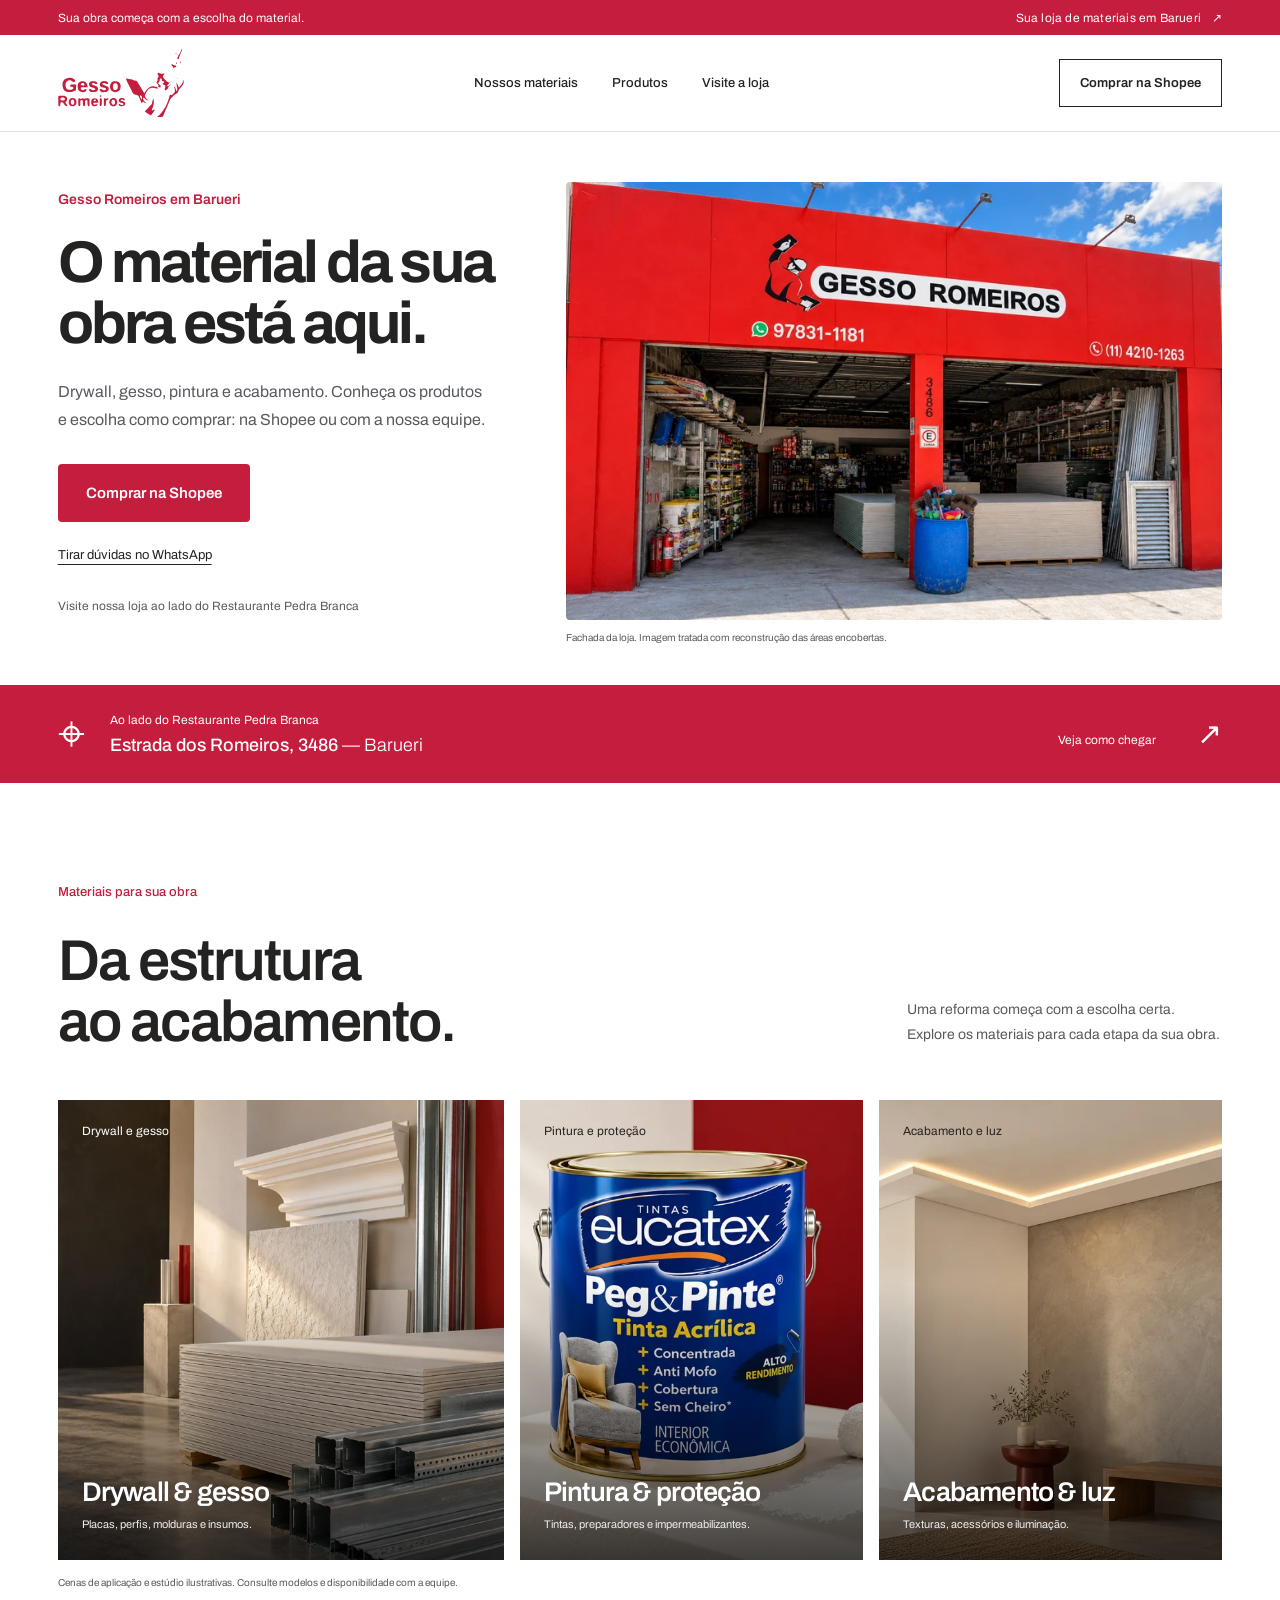
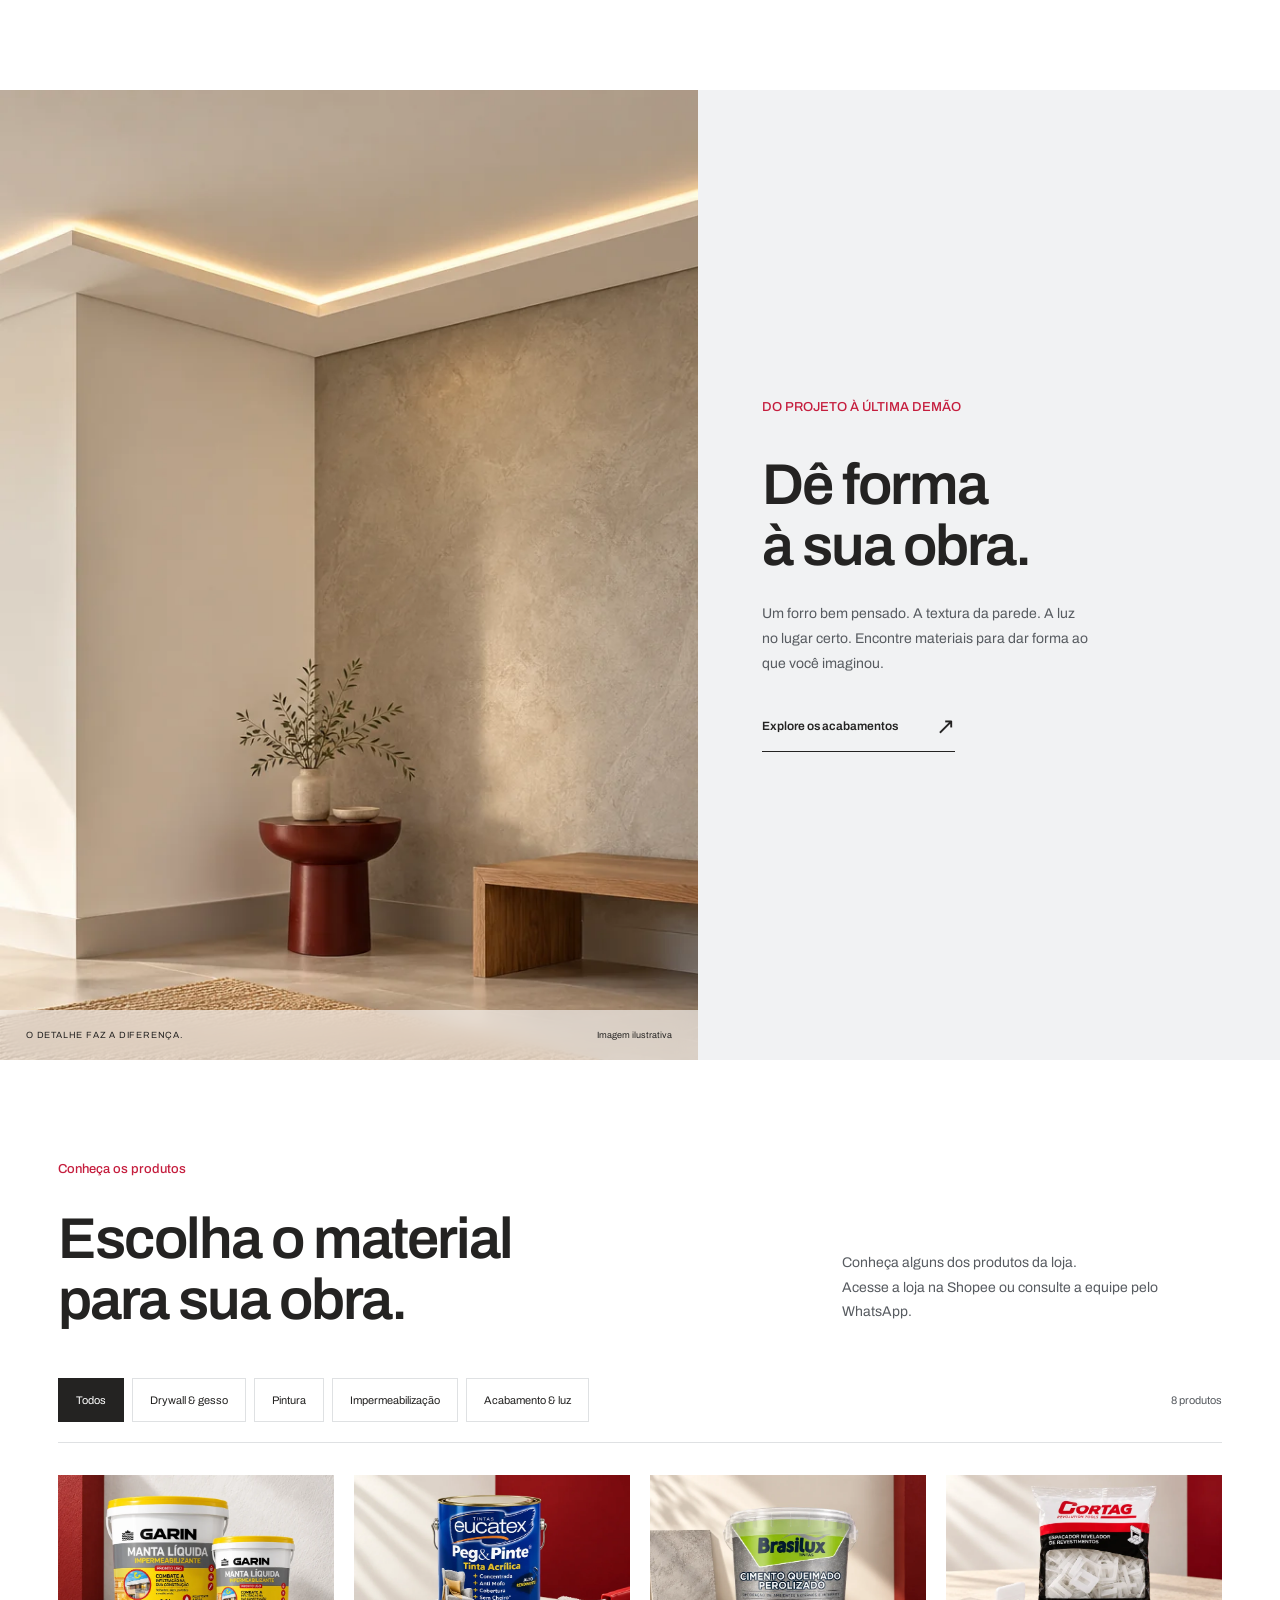
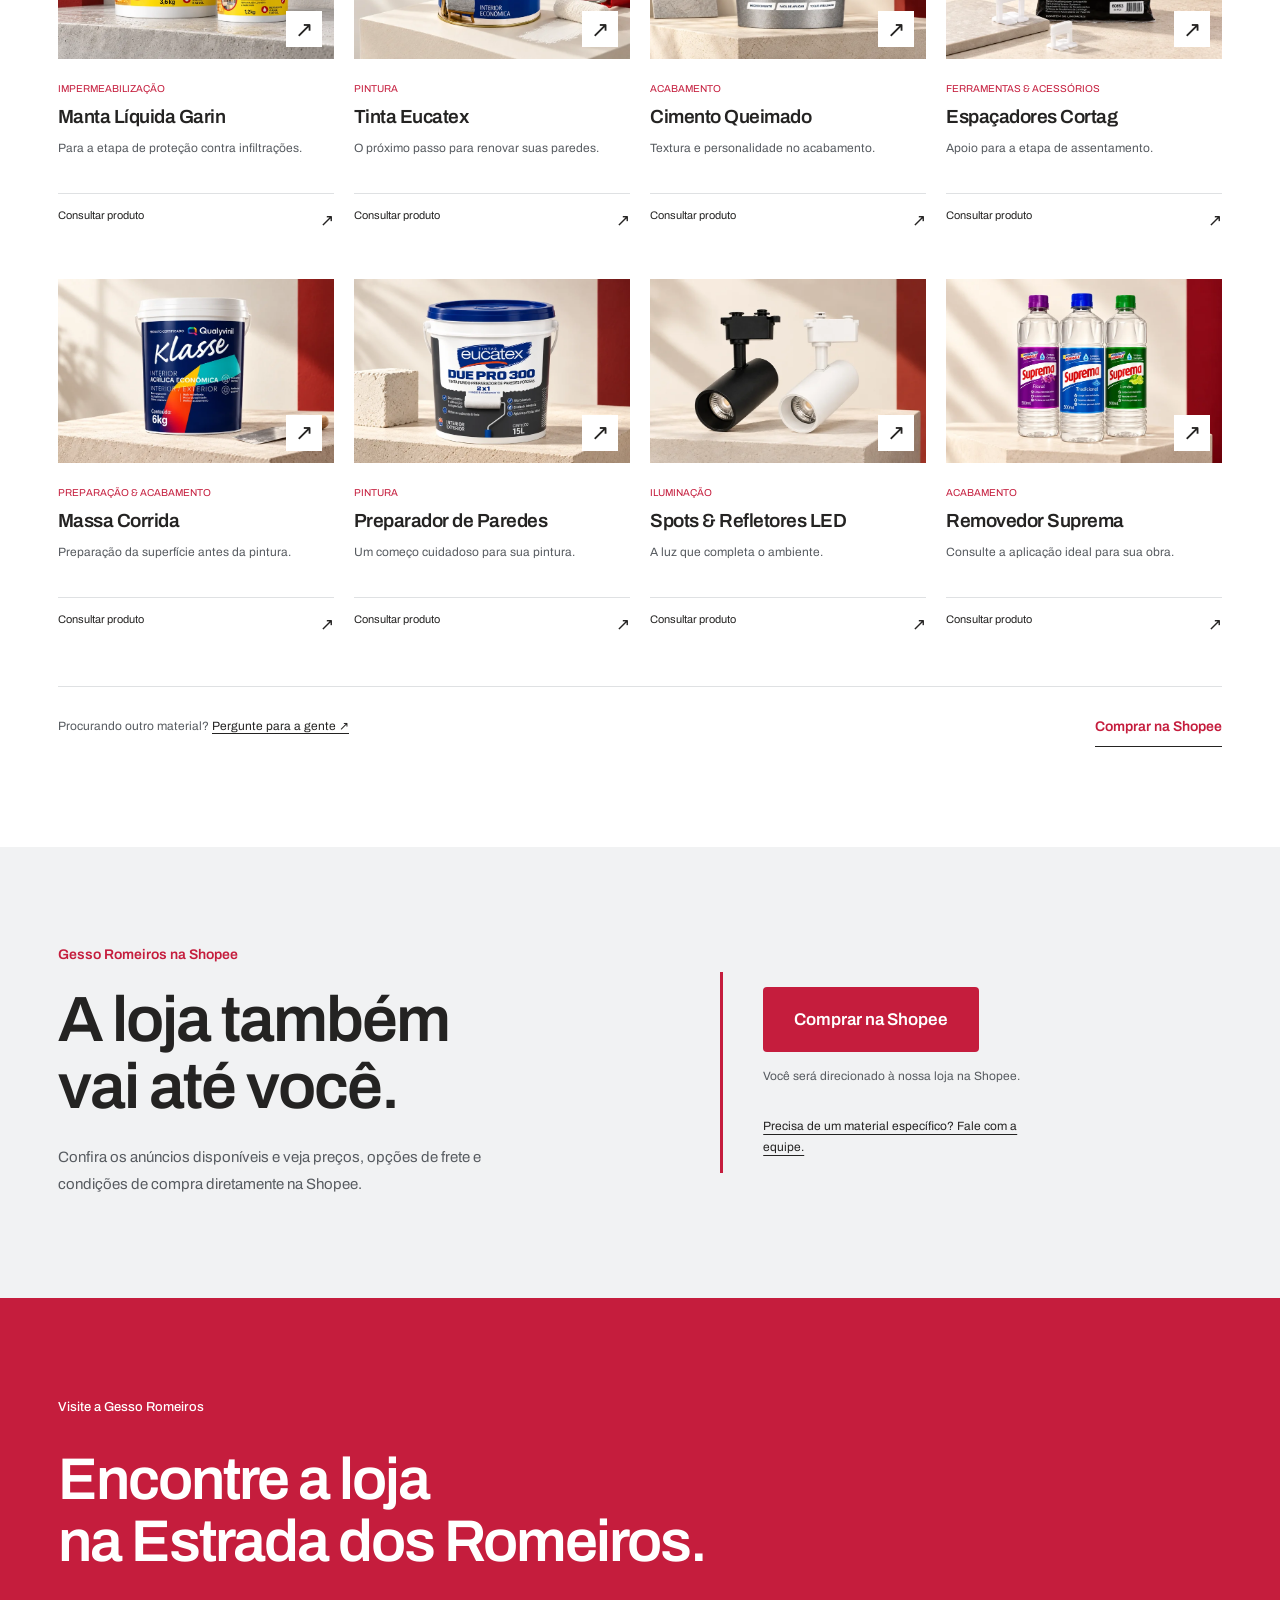
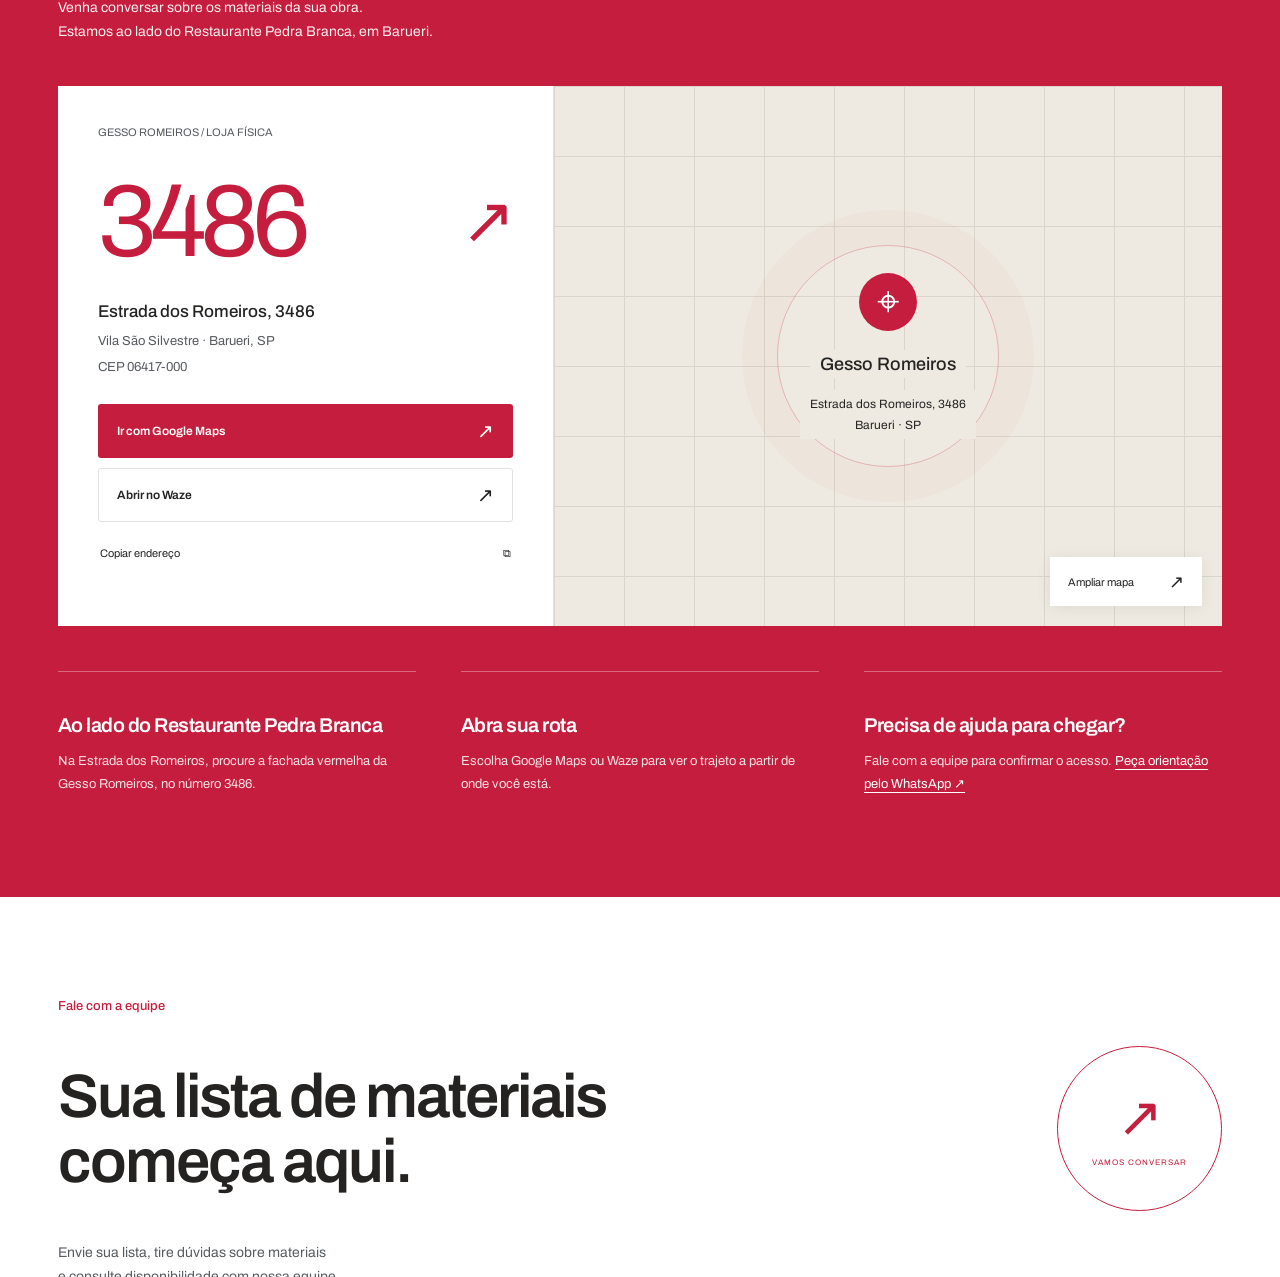
==== commit 07036bc9: "Destaca fachada da loja e acesso à Shopee" ====
--- a/index.html
+++ b/index.html
@@ -1,42 +1,68 @@
-<!doctype html>
-<html lang="pt-BR">
-<head>
-<meta charset="utf-8"><meta name="viewport" content="width=device-width,initial-scale=1"><meta name="theme-color" content="#c51d3d">
-<title>Gesso Romeiros — Material bom. Obra bem feita. | Barueri</title>
-<meta name="description" content="Materiais para drywall, gesso, pintura e acabamento em Barueri. Explore os produtos e visite a Gesso Romeiros na Estrada dos Romeiros, 3486.">
-<link rel="canonical" href="https://www.gessoromeiros.com.br/"><meta property="og:type" content="website"><meta property="og:title" content="Gesso Romeiros — Material bom. Obra bem feita."><meta property="og:description" content="Da estrutura ao acabamento. Encontre seu material e venha à nossa loja em Barueri."><meta property="og:image" content="https://www.gessoromeiros.com.br/assets/hero-materials-1600.webp"><meta name="twitter:card" content="summary_large_image">
-<link rel="icon" href="assets/favicon.svg" type="image/svg+xml"><link rel="preload" href="assets/fonts/archivo-latin.woff2" as="font" type="font/woff2" crossorigin><link rel="stylesheet" href="style.css">
-<script async src="https://www.googletagmanager.com/gtag/js?id=G-J53J7SJ0LM"></script><script>window.dataLayer=window.dataLayer||[];function gtag(){dataLayer.push(arguments)}gtag('js',new Date());gtag('config','G-J53J7SJ0LM');</script>
-<script type="application/ld+json">{"@context":"https://schema.org","@type":"HardwareStore","name":"Gesso Romeiros","url":"https://www.gessoromeiros.com.br/","image":"https://www.gessoromeiros.com.br/assets/logo.svg","telephone":"+551142101263","address":{"@type":"PostalAddress","streetAddress":"Estrada dos Romeiros, 3486","addressLocality":"Barueri","addressRegion":"SP","postalCode":"06417-000","addressCountry":"BR"}}</script>
-<script src="script.js" defer></script></head>
-<body>
-<a class="skip-link" href="#conteudo">Pular para o conteúdo</a>
-<div class="topline"><span>DA ESTRUTURA AO ACABAMENTO.</span><a href="#localizacao">Sua loja de materiais em Barueri <span aria-hidden="true">↗</span></a></div>
-<header class="site-header" id="topo"><a class="brand" href="#topo" aria-label="Gesso Romeiros — início"><img src="assets/logo.svg" alt="Gesso Romeiros" width="140" height="75"></a><nav id="main-nav" aria-label="Navegação principal"><a href="#materiais">Nossos materiais</a><a href="#produtos">Produtos</a><a href="#localizacao">Visite a loja ↗</a></nav><a class="header-contact js-whatsapp" href="https://wa.me/5511978311181" target="_blank" rel="noopener noreferrer">Fale com a gente <span aria-hidden="true">↗</span></a><button class="menu-toggle" type="button" aria-label="Abrir menu" aria-expanded="false" aria-controls="main-nav"><span></span><span></span></button></header>
-<main id="conteudo">
-<section class="hero" aria-labelledby="hero-title"><picture class="hero-picture"><source media="(max-width:650px)" srcset="assets/hero-materials-mobile.webp"><img src="assets/hero-materials-1600.webp" srcset="assets/hero-materials-1000.webp 1000w, assets/hero-materials-1600.webp 1600w" sizes="100vw" alt="Composição ilustrativa com placas de drywall, perfis metálicos e moldura de gesso" width="1536" height="1024" fetchpriority="high"></picture><div class="hero-shade"></div><div class="hero-content"><p class="eyebrow light"><span class="tiny-cross" aria-hidden="true">+</span> GESSO ROMEIROS / BARUERI, SP</p><h1 id="hero-title">Material bom.<br>Obra <em>bem feita.</em></h1><p class="hero-description">Do primeiro perfil à última demão.<br>Os materiais para tirar sua obra do papel.</p><a class="button white" href="#materiais">Encontre seu material <span aria-hidden="true">↘</span></a></div><div class="hero-caption"><span>01 / MATERIAIS QUE CONSTROEM</span><span>Composição ilustrativa</span></div></section>
-<a class="address-ribbon" href="#localizacao"><span class="pin-icon" aria-hidden="true">⌖</span><span><small>PERTINHO DA SUA OBRA</small><strong>Estrada dos Romeiros, 3486 <span>— Barueri</span></strong></span><span class="ribbon-action">Veja como chegar <b aria-hidden="true">↗</b></span></a>
-<section class="materials section-pad" id="materiais" aria-labelledby="materials-title"><div class="section-heading"><p class="eyebrow">01 / ENCONTRE SUA SOLUÇÃO</p><div><h2 id="materials-title">Sua ideia.<br><span>Nosso material.</span></h2><p>Uma reforma começa com a escolha certa.<br>Explore os materiais para cada etapa da sua obra.</p></div></div><div class="material-grid">
-<a class="material-tile tile-drywall" href="#produtos" data-pick="drywall"><img src="assets/hero-materials-1000.webp" alt="Placas de drywall e perfis metálicos em composição ilustrativa" width="1000" height="667" loading="lazy"><span class="tile-top">ESTRUTURAR <span>01</span></span><span class="tile-bottom"><span><strong>Drywall & gesso</strong><small>Placas, perfis, molduras e insumos.</small></span><i aria-hidden="true">↗</i></span></a>
-<a class="material-tile tile-paint" href="#produtos" data-pick="pintura"><img src="assets/paint-1000.webp" alt="Tinta Eucatex em apresentação ilustrativa de estúdio" width="1000" height="667" loading="lazy"><span class="tile-top dark">RENOVAR <span>02</span></span><span class="tile-bottom"><span><strong>Pintura & proteção</strong><small>Tintas, preparadores e impermeabilizantes.</small></span><i aria-hidden="true">↗</i></span></a>
-<a class="material-tile tile-finish" href="#produtos" data-pick="acabamento"><img src="assets/application-1000.webp" alt="Ambiente ilustrativo com acabamento em gesso, cimento queimado e iluminação" width="1000" height="667" loading="lazy"><span class="tile-top dark">FINALIZAR <span>03</span></span><span class="tile-bottom"><span><strong>Acabamento & luz</strong><small>Texturas, acessórios e iluminação.</small></span><i aria-hidden="true">↗</i></span></a></div><p class="image-note">Cenas de aplicação e estúdio ilustrativas. Consulte modelos e disponibilidade com a equipe.</p></section>
-<section class="showcase" aria-labelledby="showcase-title"><div class="showcase-photo"><picture><source media="(max-width:650px)" srcset="assets/application-mobile.webp"><img src="assets/application-1600.webp" alt="Detalhe ilustrativo de forro em gesso com iluminação e parede de acabamento cimentício" width="1536" height="1024" loading="lazy"></picture><span class="photo-label">O DETALHE FAZ A DIFERENÇA. <span>Imagem ilustrativa</span></span></div><div class="showcase-copy"><p class="eyebrow">DO PROJETO À ÚLTIMA DEMÃO</p><h2 id="showcase-title">É no detalhe<br>que a obra<br><em>ganha vida.</em></h2><p>Um forro bem pensado. A textura da parede. A luz no lugar certo. Encontre materiais para dar forma ao que você imaginou.</p><a class="text-link" href="#produtos" data-pick="acabamento">Explore os acabamentos <span aria-hidden="true">↗</span></a><span class="outline-cross" aria-hidden="true">+</span></div></section>
-<section class="catalog section-pad" id="produtos" aria-labelledby="products-title"><div class="section-heading"><p class="eyebrow">02 / NA NOSSA PRATELEIRA</p><div><h2 id="products-title">Pode colocar<br><span>na sua lista.</span></h2><p>Conheça alguns dos produtos da loja.<br>Consulte disponibilidade e peça pelo WhatsApp.</p></div></div><div class="catalog-tools"><div class="filter-list" role="group" aria-label="Filtrar produtos"><button class="filter active" type="button" data-filter="todos" aria-pressed="true">Todos</button><button class="filter" type="button" data-filter="drywall" aria-pressed="false">Drywall & gesso</button><button class="filter" type="button" data-filter="pintura" aria-pressed="false">Pintura</button><button class="filter" type="button" data-filter="protecao" aria-pressed="false">Impermeabilização</button><button class="filter" type="button" data-filter="acabamento" aria-pressed="false">Acabamento & luz</button></div><span id="product-count" role="status" aria-live="polite">8 produtos</span></div>
-<div class="product-grid">
-<article class="product-card" data-category="protecao"><a class="product-visual product-photo-full" href="https://wa.me/5511978311181" data-product="Manta Líquida Garin" target="_blank" rel="noopener noreferrer" aria-label="Consultar Manta Líquida Garin"><img src="assets/waterproof-800.webp" alt="Manta Líquida Garin, apresentação ilustrativa em estúdio" width="800" height="533" loading="lazy"><span class="product-arrow" aria-hidden="true">↗</span></a><p class="product-category">IMPERMEABILIZAÇÃO</p><h3>Manta Líquida Garin</h3><p class="product-description">Para a etapa de proteção contra infiltrações.</p><a class="product-link" href="https://wa.me/5511978311181" data-product="Manta Líquida Garin" target="_blank" rel="noopener noreferrer">Consultar produto <span aria-hidden="true">↗</span></a></article>
-<article class="product-card" data-category="pintura"><a class="product-visual product-photo-full" href="https://wa.me/5511978311181" data-product="Tinta Eucatex Peg &amp; Pinte" target="_blank" rel="noopener noreferrer" aria-label="Consultar Tinta Eucatex"><img src="assets/paint-800.webp" alt="Tinta Eucatex, apresentação ilustrativa em estúdio" width="800" height="533" loading="lazy"><span class="product-arrow" aria-hidden="true">↗</span></a><p class="product-category">PINTURA</p><h3>Tinta Eucatex</h3><p class="product-description">O próximo passo para renovar suas paredes.</p><a class="product-link" href="https://wa.me/5511978311181" data-product="Tinta Eucatex Peg &amp; Pinte" target="_blank" rel="noopener noreferrer">Consultar produto <span aria-hidden="true">↗</span></a></article>
-<article class="product-card" data-category="acabamento"><a class="product-visual product-photo-full" href="https://wa.me/5511978311181" data-product="Cimento Queimado Brasilux" target="_blank" rel="noopener noreferrer" aria-label="Consultar Cimento Queimado"><img src="assets/cimento-queimado-800.webp" alt="Cimento Queimado, apresentação ilustrativa em estúdio" width="800" height="533" loading="lazy"><span class="product-arrow" aria-hidden="true">↗</span></a><p class="product-category">ACABAMENTO</p><h3>Cimento Queimado</h3><p class="product-description">Textura e personalidade no acabamento.</p><a class="product-link" href="https://wa.me/5511978311181" data-product="Cimento Queimado Brasilux" target="_blank" rel="noopener noreferrer">Consultar produto <span aria-hidden="true">↗</span></a></article>
-<article class="product-card" data-category="acabamento"><a class="product-visual product-photo-full" href="https://wa.me/5511978311181" data-product="Espaçadores Cortag" target="_blank" rel="noopener noreferrer" aria-label="Consultar Espaçadores Cortag"><img src="assets/espacador-800.webp" alt="Espaçadores Cortag, apresentação ilustrativa em estúdio" width="800" height="533" loading="lazy"><span class="product-arrow" aria-hidden="true">↗</span></a><p class="product-category">FERRAMENTAS &amp; ACESSÓRIOS</p><h3>Espaçadores Cortag</h3><p class="product-description">Apoio para a etapa de assentamento.</p><a class="product-link" href="https://wa.me/5511978311181" data-product="Espaçadores Cortag" target="_blank" rel="noopener noreferrer">Consultar produto <span aria-hidden="true">↗</span></a></article>
-<article class="product-card" data-category="acabamento"><a class="product-visual product-photo-full" href="https://wa.me/5511978311181" data-product="Massa Corrida Klasse Qualyvinil" target="_blank" rel="noopener noreferrer" aria-label="Consultar Massa Corrida"><img src="assets/massa-corrida-800.webp" alt="Massa Corrida, apresentação ilustrativa em estúdio" width="800" height="533" loading="lazy"><span class="product-arrow" aria-hidden="true">↗</span></a><p class="product-category">PREPARAÇÃO &amp; ACABAMENTO</p><h3>Massa Corrida</h3><p class="product-description">Preparação da superfície antes da pintura.</p><a class="product-link" href="https://wa.me/5511978311181" data-product="Massa Corrida Klasse Qualyvinil" target="_blank" rel="noopener noreferrer">Consultar produto <span aria-hidden="true">↗</span></a></article>
-<article class="product-card" data-category="pintura"><a class="product-visual product-photo-full" href="https://wa.me/5511978311181" data-product="Preparador de Paredes Due Pro 300 Eucatex" target="_blank" rel="noopener noreferrer" aria-label="Consultar Preparador de Paredes"><img src="assets/preparador-paredes-800.webp" alt="Preparador de Paredes, apresentação ilustrativa em estúdio" width="800" height="533" loading="lazy"><span class="product-arrow" aria-hidden="true">↗</span></a><p class="product-category">PINTURA</p><h3>Preparador de Paredes</h3><p class="product-description">Um começo cuidadoso para sua pintura.</p><a class="product-link" href="https://wa.me/5511978311181" data-product="Preparador de Paredes Due Pro 300 Eucatex" target="_blank" rel="noopener noreferrer">Consultar produto <span aria-hidden="true">↗</span></a></article>
-<article class="product-card" data-category="acabamento"><a class="product-visual product-photo-full" href="https://wa.me/5511978311181" data-product="Spots e Refletores LED" target="_blank" rel="noopener noreferrer" aria-label="Consultar Spots &amp; Refletores LED"><img src="assets/spot-led-800.webp" alt="Spots &amp; Refletores LED, apresentação ilustrativa em estúdio" width="800" height="533" loading="lazy"><span class="product-arrow" aria-hidden="true">↗</span></a><p class="product-category">ILUMINAÇÃO</p><h3>Spots &amp; Refletores LED</h3><p class="product-description">A luz que completa o ambiente.</p><a class="product-link" href="https://wa.me/5511978311181" data-product="Spots e Refletores LED" target="_blank" rel="noopener noreferrer">Consultar produto <span aria-hidden="true">↗</span></a></article>
-<article class="product-card" data-category="acabamento"><a class="product-visual product-photo-full" href="https://wa.me/5511978311181" data-product="Removedor Suprema Tradicional 6 em 1" target="_blank" rel="noopener noreferrer" aria-label="Consultar Removedor Suprema"><img src="assets/removedor-800.webp" alt="Removedor Suprema, apresentação ilustrativa em estúdio" width="800" height="533" loading="lazy"><span class="product-arrow" aria-hidden="true">↗</span></a><p class="product-category">ACABAMENTO</p><h3>Removedor Suprema</h3><p class="product-description">Consulte a aplicação ideal para sua obra.</p><a class="product-link" href="https://wa.me/5511978311181" data-product="Removedor Suprema Tradicional 6 em 1" target="_blank" rel="noopener noreferrer">Consultar produto <span aria-hidden="true">↗</span></a></article>
-</div>
-<div class="drywall-inquiry" id="drywall-inquiry" hidden><span class="inquiry-number" aria-hidden="true">01</span><div><h3>Vai de drywall ou gesso?</h3><p>Consulte placas, guias, montantes, parafusos, molduras e insumos diretamente com a equipe.</p><a class="button red js-whatsapp" data-message="Olá! Vim pelo site e gostaria de consultar materiais para drywall e gesso." href="https://wa.me/5511978311181" target="_blank" rel="noopener noreferrer">Consultar materiais <span aria-hidden="true">↗</span></a></div></div><div class="catalog-bottom"><p>Procurando outro material? <a class="js-whatsapp" href="https://wa.me/5511978311181" target="_blank" rel="noopener noreferrer">Pergunte para a gente ↗</a></p><a class="text-link" href="https://shopee.com.br/gessoromeiros" target="_blank" rel="noopener noreferrer" data-track="clique_shopee">Ver loja na Shopee <span aria-hidden="true">↗</span></a></div></section>
-<section class="location section-pad" id="localizacao" aria-labelledby="location-title"><div class="location-heading"><p class="eyebrow light">03 / A GENTE SE ENCONTRA AQUI</p><h2 id="location-title">Sua próxima obra<br>passa <em>por aqui.</em></h2><p>Venha conversar sobre os materiais da sua obra.<br>Estamos na Estrada dos Romeiros, em Barueri.</p></div><div class="location-grid"><div class="location-card"><span class="location-label">GESSO ROMEIROS / LOJA FÍSICA</span><span class="street-number" aria-hidden="true">3486<span>↗</span></span><address><strong>Estrada dos Romeiros, 3486</strong><span>Vila São Silvestre · Barueri, SP</span><span>CEP 06417-000</span></address><div class="route-buttons"><a class="button red route-google" href="https://www.google.com/maps/dir/?api=1&destination=Estrada+dos+Romeiros%2C+3486%2C+Vila+S%C3%A3o+Silvestre%2C+Barueri%2C+SP" target="_blank" rel="noopener noreferrer" data-track="rota_google">Ir com Google Maps <span aria-hidden="true">↗</span></a><a class="button outline route-waze" href="https://waze.com/ul?q=Estrada%20dos%20Romeiros%203486%20Barueri&navigate=yes" target="_blank" rel="noopener noreferrer" data-track="rota_waze">Abrir no Waze <span aria-hidden="true">↗</span></a></div><button class="copy-address" type="button">Copiar endereço <span aria-hidden="true">⧉</span></button><p class="copy-status" role="status" aria-live="polite"></p></div><div class="map-panel"><div class="map-fallback" aria-hidden="true"><span>⌖</span><strong>Gesso Romeiros</strong><p>Estrada dos Romeiros, 3486<br>Barueri · SP</p></div><iframe title="Mapa da Gesso Romeiros na Estrada dos Romeiros, 3486, Barueri" src="https://www.google.com/maps?q=Estrada+dos+Romeiros,+3486,+Vila+S%C3%A3o+Silvestre,+Barueri,+SP&output=embed" width="700" height="560" loading="lazy" referrerpolicy="no-referrer-when-downgrade" allowfullscreen></iframe><a class="map-external" href="https://www.google.com/maps/search/?api=1&query=Gesso+Romeiros+Estrada+dos+Romeiros+3486+Barueri" target="_blank" rel="noopener noreferrer">Ampliar mapa <span aria-hidden="true">↗</span></a></div></div><div class="arrival-grid"><div><span>01</span><h3>Use o número 3486</h3><p>Na Estrada dos Romeiros, procure a numeração 3486, na Vila São Silvestre.</p></div><div><span>02</span><h3>Abra sua rota</h3><p>Escolha Google Maps ou Waze para ver o trajeto a partir de onde você está.</p></div><div><span>03</span><h3>Conte com a gente</h3><p>Precisa de uma referência para chegar? <a class="js-whatsapp" data-message="Olá! Estou indo à loja. Podem me passar uma referência para encontrar a entrada na Estrada dos Romeiros, 3486?" href="https://wa.me/5511978311181" target="_blank" rel="noopener noreferrer">Peça orientação pelo WhatsApp ↗</a></p></div></div></section>
-<section class="contact section-pad" aria-labelledby="contact-title"><p class="eyebrow">FALTA SÓ COMEÇAR.</p><div><h2 id="contact-title">Conta pra gente.<br><span>Qual é a sua obra?</span></h2><a class="contact-orb js-whatsapp" href="https://wa.me/5511978311181" target="_blank" rel="noopener noreferrer" aria-label="Conversar com a Gesso Romeiros no WhatsApp"><span aria-hidden="true">↗</span><small>VAMOS CONVERSAR</small></a></div><p>Envie sua lista, tire dúvidas sobre materiais<br>e consulte disponibilidade com nossa equipe.</p></section>
-</main>
-<footer class="site-footer"><div class="footer-main"><a href="#topo" aria-label="Voltar ao início"><img src="assets/logo.svg" alt="Gesso Romeiros" width="155" height="83"></a><p>Da estrutura ao acabamento.<br>Sua loja de materiais em Barueri.</p><div><a href="tel:+551142101263">(11) 4210-1263 ↗</a><a class="js-whatsapp" href="https://wa.me/5511978311181" target="_blank" rel="noopener noreferrer">WhatsApp: (11) 97831-1181 ↗</a></div><a class="back-top" href="#topo">Voltar ao topo <span aria-hidden="true">↑</span></a></div><div class="footer-bottom"><span>© <span id="year">2026</span> Gesso Romeiros.</span><a href="#localizacao">Estrada dos Romeiros, 3486 · Barueri, SP</a></div></footer>
-<nav class="mobile-bar" aria-label="Atalhos de contato"><a class="js-whatsapp" href="https://wa.me/5511978311181" target="_blank" rel="noopener noreferrer">Falar no WhatsApp <span aria-hidden="true">↗</span></a><a href="#localizacao">Como chegar <span aria-hidden="true">⌖</span></a></nav>
-<dialog id="product-dialog" aria-labelledby="dialog-title"><button class="dialog-close" type="button" aria-label="Fechar imagem ampliada">×</button><img src="assets/waterproof-800.webp" alt="Manta Líquida Garin" width="800" height="533"><div class="dialog-copy"><p class="eyebrow">GESSO ROMEIROS / PRODUTOS</p><h2 id="dialog-title"></h2><p class="dialog-description"></p><p class="image-note">Apresentação ilustrativa de estúdio.</p><a class="button red dialog-contact" href="https://wa.me/5511978311181" target="_blank" rel="noopener noreferrer">Consultar este produto <span aria-hidden="true">↗</span></a></div></dialog>
-</body></html>
+<!doctype html>
+<html lang="pt-BR">
+<head>
+<meta charset="utf-8"><meta name="viewport" content="width=device-width,initial-scale=1"><meta name="theme-color" content="#c51d3d">
+<title>Gesso Romeiros — Material bom. Obra bem feita. | Barueri</title>
+<meta name="description" content="Materiais para drywall, gesso, pintura e acabamento em Barueri. Compre na nossa loja na Shopee ou visite a Gesso Romeiros, ao lado do Restaurante Pedra Branca.">
+<link rel="canonical" href="https://www.gessoromeiros.com.br/">
+<meta property="og:type" content="website">
+<meta property="og:locale" content="pt_BR">
+<meta property="og:site_name" content="Gesso Romeiros">
+<meta property="og:url" content="https://www.gessoromeiros.com.br/">
+<meta property="og:title" content="Gesso Romeiros — Material bom. Obra bem feita.">
+<meta property="og:description" content="Materiais para drywall, gesso, pintura e acabamento. Visite a loja na Estrada dos Romeiros, 3486, em Barueri.">
+<meta property="og:image" content="https://www.gessoromeiros.com.br/assets/compartilhar-gesso-romeiros-v1.jpg">
+<meta property="og:image:secure_url" content="https://www.gessoromeiros.com.br/assets/compartilhar-gesso-romeiros-v1.jpg">
+<meta property="og:image:type" content="image/jpeg">
+<meta property="og:image:width" content="1200">
+<meta property="og:image:height" content="630">
+<meta property="og:image:alt" content="Gesso Romeiros — materiais para drywall, gesso, pintura e acabamento em Barueri">
+<meta name="twitter:card" content="summary_large_image">
+<meta name="twitter:title" content="Gesso Romeiros — Material bom. Obra bem feita.">
+<meta name="twitter:description" content="Da estrutura ao acabamento. Estrada dos Romeiros, 3486 — Barueri, SP.">
+<meta name="twitter:image" content="https://www.gessoromeiros.com.br/assets/compartilhar-gesso-romeiros-v1.jpg">
+<meta name="twitter:image:alt" content="Gesso Romeiros — materiais para a sua obra em Barueri">
+<link rel="icon" href="/favicon.ico" sizes="16x16 32x32 48x48">
+<link rel="icon" href="/assets/favicon-48.png" type="image/png" sizes="48x48">
+<link rel="icon" href="/assets/favicon.svg" type="image/svg+xml" sizes="any">
+<link rel="apple-touch-icon" href="/assets/apple-touch-icon.png" sizes="180x180">
+<link rel="preload" href="assets/fonts/archivo-latin.woff2" as="font" type="font/woff2" crossorigin>
+<link rel="stylesheet" href="style.css"><link rel="stylesheet" href="storefront.css">
+<script async src="https://www.googletagmanager.com/gtag/js?id=G-J53J7SJ0LM"></script><script>window.dataLayer=window.dataLayer||[];function gtag(){dataLayer.push(arguments)}gtag('js',new Date());gtag('config','G-J53J7SJ0LM');</script>
+<script type="application/ld+json">{"@context":"https://schema.org","@type":"HardwareStore","name":"Gesso Romeiros","url":"https://www.gessoromeiros.com.br/","image":"https://www.gessoromeiros.com.br/assets/logo.svg","telephone":"+551142101263","address":{"@type":"PostalAddress","streetAddress":"Estrada dos Romeiros, 3486","addressLocality":"Barueri","addressRegion":"SP","postalCode":"06417-000","addressCountry":"BR"}}</script>
+<script src="script.js" defer></script></head>
+<body>
+<a class="skip-link" href="#conteudo">Pular para o conteúdo</a>
+<div class="topline"><span>Sua obra começa com a escolha do material.</span><a href="#localizacao">Sua loja de materiais em Barueri <span aria-hidden="true">↗</span></a></div>
+<header class="site-header" id="topo"><a class="brand" href="#topo" aria-label="Gesso Romeiros — início"><img src="assets/logo.svg" alt="Gesso Romeiros" width="140" height="75"></a><nav id="main-nav" aria-label="Navegação principal"><a href="#materiais">Nossos materiais</a><a href="#produtos">Produtos</a><a href="#localizacao">Visite a loja</a></nav><a class="header-contact shop-link" href="https://shopee.com.br/gessoromeiros" target="_blank" rel="noopener noreferrer" data-track="clique_shopee">Comprar na Shopee</a><button class="menu-toggle" type="button" aria-label="Abrir menu" aria-expanded="false" aria-controls="main-nav"><span></span><span></span></button></header>
+<main id="conteudo">
+<section class="storefront-hero" aria-labelledby="hero-title">
+<div class="storefront-copy"><p class="storefront-place">Gesso Romeiros em Barueri</p><h1 id="hero-title">O material da sua obra está aqui.</h1><p>Drywall, gesso, pintura e acabamento. Conheça os produtos e escolha como comprar: na Shopee ou com a nossa equipe.</p><div class="storefront-actions"><a class="button red shop-link" href="https://shopee.com.br/gessoromeiros" target="_blank" rel="noopener noreferrer" data-track="clique_shopee">Comprar na Shopee</a><a class="storefront-contact js-whatsapp" href="https://wa.me/5511978311181" target="_blank" rel="noopener noreferrer">Tirar dúvidas no WhatsApp</a></div><a class="storefront-visit" href="#localizacao">Visite nossa loja ao lado do Restaurante Pedra Branca</a></div>
+<figure class="storefront-photo"><img src="assets/fachada-romeiros-1536.webp" srcset="assets/fachada-romeiros-800.webp 800w, assets/fachada-romeiros-1536.webp 1536w" sizes="(max-width:760px) 100vw, 60vw" width="1536" height="1024" alt="Fachada vermelha da Gesso Romeiros, com duas entradas e o número 3486 no pilar central" fetchpriority="high"><figcaption>Fachada da loja. Imagem tratada com reconstrução das áreas encobertas.</figcaption></figure>
+</section>
+<a class="address-ribbon" href="#localizacao"><span class="pin-icon" aria-hidden="true">⌖</span><span><small>Ao lado do Restaurante Pedra Branca</small><strong>Estrada dos Romeiros, 3486 <span>— Barueri</span></strong></span><span class="ribbon-action">Veja como chegar <b aria-hidden="true">↗</b></span></a>
+<section class="materials section-pad" id="materiais" aria-labelledby="materials-title"><div class="section-heading"><p class="eyebrow">Materiais para sua obra</p><div><h2 id="materials-title">Da estrutura<br>ao acabamento.</h2><p>Uma reforma começa com a escolha certa.<br>Explore os materiais para cada etapa da sua obra.</p></div></div><div class="material-grid">
+<a class="material-tile tile-drywall" href="#produtos" data-pick="drywall"><img src="assets/hero-materials-1000.webp" alt="Placas de drywall e perfis metálicos em composição ilustrativa" width="1000" height="667" loading="lazy"><span class="tile-top">Drywall e gesso</span><span class="tile-bottom"><span><strong>Drywall & gesso</strong><small>Placas, perfis, molduras e insumos.</small></span><i aria-hidden="true">↗</i></span></a>
+<a class="material-tile tile-paint" href="#produtos" data-pick="pintura"><img src="assets/paint-1000.webp" alt="Tinta Eucatex em apresentação ilustrativa de estúdio" width="1000" height="667" loading="lazy"><span class="tile-top dark">Pintura e proteção</span><span class="tile-bottom"><span><strong>Pintura & proteção</strong><small>Tintas, preparadores e impermeabilizantes.</small></span><i aria-hidden="true">↗</i></span></a>
+<a class="material-tile tile-finish" href="#produtos" data-pick="acabamento"><img src="assets/application-1000.webp" alt="Ambiente ilustrativo com acabamento em gesso, cimento queimado e iluminação" width="1000" height="667" loading="lazy"><span class="tile-top dark">Acabamento e luz</span><span class="tile-bottom"><span><strong>Acabamento & luz</strong><small>Texturas, acessórios e iluminação.</small></span><i aria-hidden="true">↗</i></span></a></div><p class="image-note">Cenas de aplicação e estúdio ilustrativas. Consulte modelos e disponibilidade com a equipe.</p></section>
+<section class="showcase" aria-labelledby="showcase-title"><div class="showcase-photo"><picture><source media="(max-width:650px)" srcset="assets/application-mobile.webp"><img src="assets/application-1600.webp" alt="Detalhe ilustrativo de forro em gesso com iluminação e parede de acabamento cimentício" width="1536" height="1024" loading="lazy"></picture><span class="photo-label">O DETALHE FAZ A DIFERENÇA. <span>Imagem ilustrativa</span></span></div><div class="showcase-copy"><p class="eyebrow">DO PROJETO À ÚLTIMA DEMÃO</p><h2 id="showcase-title">Dê forma<br>à sua obra.</h2><p>Um forro bem pensado. A textura da parede. A luz no lugar certo. Encontre materiais para dar forma ao que você imaginou.</p><a class="text-link" href="#produtos" data-pick="acabamento">Explore os acabamentos <span aria-hidden="true">↗</span></a><span class="outline-cross" aria-hidden="true">+</span></div></section>
+<section class="catalog section-pad" id="produtos" aria-labelledby="products-title"><div class="section-heading"><p class="eyebrow">Conheça os produtos</p><div><h2 id="products-title">Escolha o material<br>para sua obra.</h2><p>Conheça alguns dos produtos da loja.<br>Acesse a loja na Shopee ou consulte a equipe pelo WhatsApp.</p></div></div><div class="catalog-tools"><div class="filter-list" role="group" aria-label="Filtrar produtos"><button class="filter active" type="button" data-filter="todos" aria-pressed="true">Todos</button><button class="filter" type="button" data-filter="drywall" aria-pressed="false">Drywall & gesso</button><button class="filter" type="button" data-filter="pintura" aria-pressed="false">Pintura</button><button class="filter" type="button" data-filter="protecao" aria-pressed="false">Impermeabilização</button><button class="filter" type="button" data-filter="acabamento" aria-pressed="false">Acabamento & luz</button></div><span id="product-count" role="status" aria-live="polite">8 produtos</span></div>
+<div class="product-grid">
+<article class="product-card" data-category="protecao"><a class="product-visual product-photo-full" href="https://wa.me/5511978311181" data-product="Manta Líquida Garin" target="_blank" rel="noopener noreferrer" aria-label="Consultar Manta Líquida Garin"><img src="assets/waterproof-800.webp" alt="Manta Líquida Garin, apresentação ilustrativa em estúdio" width="800" height="533" loading="lazy"><span class="product-arrow" aria-hidden="true">↗</span></a><p class="product-category">IMPERMEABILIZAÇÃO</p><h3>Manta Líquida Garin</h3><p class="product-description">Para a etapa de proteção contra infiltrações.</p><a class="product-link" href="https://wa.me/5511978311181" data-product="Manta Líquida Garin" target="_blank" rel="noopener noreferrer">Consultar produto <span aria-hidden="true">↗</span></a></article>
+<article class="product-card" data-category="pintura"><a class="product-visual product-photo-full" href="https://wa.me/5511978311181" data-product="Tinta Eucatex Peg &amp; Pinte" target="_blank" rel="noopener noreferrer" aria-label="Consultar Tinta Eucatex"><img src="assets/paint-800.webp" alt="Tinta Eucatex, apresentação ilustrativa em estúdio" width="800" height="533" loading="lazy"><span class="product-arrow" aria-hidden="true">↗</span></a><p class="product-category">PINTURA</p><h3>Tinta Eucatex</h3><p class="product-description">O próximo passo para renovar suas paredes.</p><a class="product-link" href="https://wa.me/5511978311181" data-product="Tinta Eucatex Peg &amp; Pinte" target="_blank" rel="noopener noreferrer">Consultar produto <span aria-hidden="true">↗</span></a></article>
+<article class="product-card" data-category="acabamento"><a class="product-visual product-photo-full" href="https://wa.me/5511978311181" data-product="Cimento Queimado Brasilux" target="_blank" rel="noopener noreferrer" aria-label="Consultar Cimento Queimado"><img src="assets/cimento-queimado-800.webp" alt="Cimento Queimado, apresentação ilustrativa em estúdio" width="800" height="533" loading="lazy"><span class="product-arrow" aria-hidden="true">↗</span></a><p class="product-category">ACABAMENTO</p><h3>Cimento Queimado</h3><p class="product-description">Textura e personalidade no acabamento.</p><a class="product-link" href="https://wa.me/5511978311181" data-product="Cimento Queimado Brasilux" target="_blank" rel="noopener noreferrer">Consultar produto <span aria-hidden="true">↗</span></a></article>
+<article class="product-card" data-category="acabamento"><a class="product-visual product-photo-full" href="https://wa.me/5511978311181" data-product="Espaçadores Cortag" target="_blank" rel="noopener noreferrer" aria-label="Consultar Espaçadores Cortag"><img src="assets/espacador-800.webp" alt="Espaçadores Cortag, apresentação ilustrativa em estúdio" width="800" height="533" loading="lazy"><span class="product-arrow" aria-hidden="true">↗</span></a><p class="product-category">FERRAMENTAS &amp; ACESSÓRIOS</p><h3>Espaçadores Cortag</h3><p class="product-description">Apoio para a etapa de assentamento.</p><a class="product-link" href="https://wa.me/5511978311181" data-product="Espaçadores Cortag" target="_blank" rel="noopener noreferrer">Consultar produto <span aria-hidden="true">↗</span></a></article>
+<article class="product-card" data-category="acabamento"><a class="product-visual product-photo-full" href="https://wa.me/5511978311181" data-product="Massa Corrida Klasse Qualyvinil" target="_blank" rel="noopener noreferrer" aria-label="Consultar Massa Corrida"><img src="assets/massa-corrida-800.webp" alt="Massa Corrida, apresentação ilustrativa em estúdio" width="800" height="533" loading="lazy"><span class="product-arrow" aria-hidden="true">↗</span></a><p class="product-category">PREPARAÇÃO &amp; ACABAMENTO</p><h3>Massa Corrida</h3><p class="product-description">Preparação da superfície antes da pintura.</p><a class="product-link" href="https://wa.me/5511978311181" data-product="Massa Corrida Klasse Qualyvinil" target="_blank" rel="noopener noreferrer">Consultar produto <span aria-hidden="true">↗</span></a></article>
+<article class="product-card" data-category="pintura"><a class="product-visual product-photo-full" href="https://wa.me/5511978311181" data-product="Preparador de Paredes Due Pro 300 Eucatex" target="_blank" rel="noopener noreferrer" aria-label="Consultar Preparador de Paredes"><img src="assets/preparador-paredes-800.webp" alt="Preparador de Paredes, apresentação ilustrativa em estúdio" width="800" height="533" loading="lazy"><span class="product-arrow" aria-hidden="true">↗</span></a><p class="product-category">PINTURA</p><h3>Preparador de Paredes</h3><p class="product-description">Um começo cuidadoso para sua pintura.</p><a class="product-link" href="https://wa.me/5511978311181" data-product="Preparador de Paredes Due Pro 300 Eucatex" target="_blank" rel="noopener noreferrer">Consultar produto <span aria-hidden="true">↗</span></a></article>
+<article class="product-card" data-category="acabamento"><a class="product-visual product-photo-full" href="https://wa.me/5511978311181" data-product="Spots e Refletores LED" target="_blank" rel="noopener noreferrer" aria-label="Consultar Spots &amp; Refletores LED"><img src="assets/spot-led-800.webp" alt="Spots &amp; Refletores LED, apresentação ilustrativa em estúdio" width="800" height="533" loading="lazy"><span class="product-arrow" aria-hidden="true">↗</span></a><p class="product-category">ILUMINAÇÃO</p><h3>Spots &amp; Refletores LED</h3><p class="product-description">A luz que completa o ambiente.</p><a class="product-link" href="https://wa.me/5511978311181" data-product="Spots e Refletores LED" target="_blank" rel="noopener noreferrer">Consultar produto <span aria-hidden="true">↗</span></a></article>
+<article class="product-card" data-category="acabamento"><a class="product-visual product-photo-full" href="https://wa.me/5511978311181" data-product="Removedor Suprema Tradicional 6 em 1" target="_blank" rel="noopener noreferrer" aria-label="Consultar Removedor Suprema"><img src="assets/removedor-800.webp" alt="Removedor Suprema, apresentação ilustrativa em estúdio" width="800" height="533" loading="lazy"><span class="product-arrow" aria-hidden="true">↗</span></a><p class="product-category">ACABAMENTO</p><h3>Removedor Suprema</h3><p class="product-description">Consulte a aplicação ideal para sua obra.</p><a class="product-link" href="https://wa.me/5511978311181" data-product="Removedor Suprema Tradicional 6 em 1" target="_blank" rel="noopener noreferrer">Consultar produto <span aria-hidden="true">↗</span></a></article>
+</div>
+<div class="drywall-inquiry" id="drywall-inquiry" hidden><span class="inquiry-number" aria-hidden="true">01</span><div><h3>Vai de drywall ou gesso?</h3><p>Consulte placas, guias, montantes, parafusos, molduras e insumos diretamente com a equipe.</p><a class="button red js-whatsapp" data-message="Olá! Vim pelo site e gostaria de consultar materiais para drywall e gesso." href="https://wa.me/5511978311181" target="_blank" rel="noopener noreferrer">Consultar materiais <span aria-hidden="true">↗</span></a></div></div><div class="catalog-bottom"><p>Procurando outro material? <a class="js-whatsapp" href="https://wa.me/5511978311181" target="_blank" rel="noopener noreferrer">Pergunte para a gente ↗</a></p><a class="text-link" href="https://shopee.com.br/gessoromeiros" target="_blank" rel="noopener noreferrer" data-track="clique_shopee">Comprar na Shopee</a></div></section>
+<section class="shop-banner section-pad" aria-labelledby="shop-title"><div><p class="shop-brand">Gesso Romeiros na Shopee</p><h2 id="shop-title">A loja também<br>vai até você.</h2><p>Confira os anúncios disponíveis e veja preços, opções de frete e condições de compra diretamente na Shopee.</p></div><div class="shop-banner-action"><a class="button shop-button shop-link" href="https://shopee.com.br/gessoromeiros" target="_blank" rel="noopener noreferrer" data-track="clique_shopee">Comprar na Shopee</a><p>Você será direcionado à nossa loja na Shopee.</p><a class="js-whatsapp" href="https://wa.me/5511978311181" target="_blank" rel="noopener noreferrer">Precisa de um material específico? Fale com a equipe.</a></div></section>
+<section class="location section-pad" id="localizacao" aria-labelledby="location-title"><div class="location-heading"><p class="eyebrow light">Visite a Gesso Romeiros</p><h2 id="location-title">Encontre a loja<br>na Estrada dos Romeiros.</h2><p>Venha conversar sobre os materiais da sua obra.<br>Estamos ao lado do Restaurante Pedra Branca, em Barueri.</p></div><div class="location-grid"><div class="location-card"><span class="location-label">GESSO ROMEIROS / LOJA FÍSICA</span><span class="street-number" aria-hidden="true">3486<span>↗</span></span><address><strong>Estrada dos Romeiros, 3486</strong><span>Vila São Silvestre · Barueri, SP</span><span>CEP 06417-000</span></address><div class="route-buttons"><a class="button red route-google" href="https://www.google.com/maps/dir/?api=1&destination=Estrada+dos+Romeiros%2C+3486%2C+Vila+S%C3%A3o+Silvestre%2C+Barueri%2C+SP" target="_blank" rel="noopener noreferrer" data-track="rota_google">Ir com Google Maps <span aria-hidden="true">↗</span></a><a class="button outline route-waze" href="https://waze.com/ul?q=Estrada%20dos%20Romeiros%203486%20Barueri&navigate=yes" target="_blank" rel="noopener noreferrer" data-track="rota_waze">Abrir no Waze <span aria-hidden="true">↗</span></a></div><button class="copy-address" type="button">Copiar endereço <span aria-hidden="true">⧉</span></button><p class="copy-status" role="status" aria-live="polite"></p></div><div class="map-panel"><div class="map-fallback" aria-hidden="true"><span>⌖</span><strong>Gesso Romeiros</strong><p>Estrada dos Romeiros, 3486<br>Barueri · SP</p></div><iframe title="Mapa da Gesso Romeiros na Estrada dos Romeiros, 3486, Barueri" src="https://www.google.com/maps?q=Estrada+dos+Romeiros,+3486,+Vila+S%C3%A3o+Silvestre,+Barueri,+SP&output=embed" width="700" height="560" loading="lazy" referrerpolicy="no-referrer-when-downgrade" allowfullscreen></iframe><a class="map-external" href="https://www.google.com/maps/search/?api=1&query=Gesso+Romeiros+Estrada+dos+Romeiros+3486+Barueri" target="_blank" rel="noopener noreferrer">Ampliar mapa <span aria-hidden="true">↗</span></a></div></div><div class="arrival-grid"><div><span>01</span><h3>Ao lado do Restaurante Pedra Branca</h3><p>Na Estrada dos Romeiros, procure a fachada vermelha da Gesso Romeiros, no número 3486.</p></div><div><span>02</span><h3>Abra sua rota</h3><p>Escolha Google Maps ou Waze para ver o trajeto a partir de onde você está.</p></div><div><span>03</span><h3>Precisa de ajuda para chegar?</h3><p>Fale com a equipe para confirmar o acesso. <a class="js-whatsapp" data-message="Olá! Estou indo à loja. Podem me orientar até a entrada ao lado do Restaurante Pedra Branca, na Estrada dos Romeiros, 3486?" href="https://wa.me/5511978311181" target="_blank" rel="noopener noreferrer">Peça orientação pelo WhatsApp ↗</a></p></div></div></section>
+<section class="contact section-pad" aria-labelledby="contact-title"><p class="eyebrow">Fale com a equipe</p><div><h2 id="contact-title">Sua lista de materiais<br>começa aqui.</h2><a class="contact-orb js-whatsapp" href="https://wa.me/5511978311181" target="_blank" rel="noopener noreferrer" aria-label="Conversar com a Gesso Romeiros no WhatsApp"><span aria-hidden="true">↗</span><small>VAMOS CONVERSAR</small></a></div><p>Envie sua lista, tire dúvidas sobre materiais<br>e consulte disponibilidade com nossa equipe.</p></section>
+</main>
+<footer class="site-footer"><div class="footer-main"><a href="#topo" aria-label="Voltar ao início"><img src="assets/logo.svg" alt="Gesso Romeiros" width="155" height="83"></a><p>Da estrutura ao acabamento.<br>Sua loja de materiais em Barueri.</p><div><a href="tel:+551142101263">(11) 4210-1263 ↗</a><a class="js-whatsapp" href="https://wa.me/5511978311181" target="_blank" rel="noopener noreferrer">WhatsApp: (11) 97831-1181 ↗</a></div><a class="back-top" href="#topo">Voltar ao topo <span aria-hidden="true">↑</span></a></div><div class="footer-bottom"><span>© <span id="year">2026</span> Gesso Romeiros.</span><a href="#localizacao">Estrada dos Romeiros, 3486 · Barueri, SP</a></div></footer>
+<nav class="mobile-bar" aria-label="Atalhos de compra e contato"><a class="shop-link" href="https://shopee.com.br/gessoromeiros" target="_blank" rel="noopener noreferrer" data-track="clique_shopee">Comprar na Shopee</a><a class="js-whatsapp" href="https://wa.me/5511978311181" target="_blank" rel="noopener noreferrer">WhatsApp</a><a href="#localizacao">Como chegar</a></nav>
+<dialog id="product-dialog" aria-labelledby="dialog-title"><button class="dialog-close" type="button" aria-label="Fechar imagem ampliada">×</button><img src="assets/waterproof-800.webp" alt="Manta Líquida Garin" width="800" height="533"><div class="dialog-copy"><p class="eyebrow">GESSO ROMEIROS / PRODUTOS</p><h2 id="dialog-title"></h2><p class="dialog-description"></p><p class="image-note">Apresentação ilustrativa de estúdio.</p><a class="button red dialog-contact" href="https://wa.me/5511978311181" target="_blank" rel="noopener noreferrer">Consultar este produto <span aria-hidden="true">↗</span></a></div></dialog>
+</body></html>
--- a/storefront.css
+++ b/storefront.css
@@ -0,0 +1,66 @@
+:root{--soft:#f1f2f3;--muted:#575b60;--line:#dfe1e3}
+.topline{letter-spacing:0;font-size:12px;font-weight:400}
+.topline>span{letter-spacing:0}
+.header-contact{font-size:13px;white-space:nowrap}
+.storefront-hero{display:grid;grid-template-columns:minmax(0,5fr) minmax(0,7fr);align-items:center;max-width:1800px;margin:auto;padding:48px 4.5% 38px;gap:40px}
+.storefront-copy{padding:12px 0 30px;min-width:0}
+.storefront-place{font-size:14px;font-weight:600;color:var(--red);margin-bottom:25px}
+.storefront-copy h1{font-size:clamp(42px,4.6vw,76px);font-weight:700;line-height:1.03;letter-spacing:-2.8px;max-width:650px;margin:0 0 25px}
+.storefront-copy>p:not(.storefront-place){font-size:16px;line-height:1.75;max-width:430px;color:var(--muted)}
+.storefront-actions{display:flex;align-items:flex-start;flex-direction:column;gap:18px;margin-top:30px}
+.storefront-actions .button{font-size:15px;padding:20px 27px;min-height:56px;border-radius:4px}
+.storefront-contact{font-size:13px;text-decoration:underline;text-underline-offset:5px;padding:8px 0}
+.storefront-visit{display:block;font-size:12px;line-height:1.7;color:var(--muted);max-width:310px;margin-top:26px}
+.storefront-visit:hover{color:var(--red);text-decoration:underline}
+.storefront-photo{margin:0;min-width:0}
+.storefront-photo img{width:100%;height:auto;aspect-ratio:3/2;object-fit:cover;border-radius:4px}
+.storefront-photo figcaption{font-size:10px;color:var(--muted);line-height:1.5;margin-top:10px}
+.address-ribbon small{letter-spacing:0;font-size:12px}
+.eyebrow{font-size:13px;letter-spacing:0;font-weight:500;text-transform:none}
+.section-heading h2,.showcase-copy h2,.location h2,.contact h2{font-weight:600;letter-spacing:-2px;line-height:1.06}
+.section-heading h2 span,.contact h2 span{color:inherit}
+.section-heading>div>p{max-width:380px;line-height:1.75}
+.tile-top{letter-spacing:0;font-size:12px}
+.tile-bottom i,.outline-cross,.arrival-grid>div>span{display:none}
+.tile-bottom strong{font-weight:600}
+.showcase-copy h2{font-size:clamp(40px,4.5vw,68px)}
+.product-category{letter-spacing:0;font-size:10px;text-transform:none}
+.product-card h3{font-weight:600}
+.catalog-bottom .text-link{color:var(--red);font-size:14px;font-weight:600}
+.shop-banner{display:grid;grid-template-columns:minmax(0,1.2fr) minmax(0,1fr);gap:60px;background:var(--soft);align-items:center}
+.shop-brand{font-size:14px;color:var(--red);font-weight:600;margin-bottom:24px}
+.shop-banner h2{font-size:clamp(44px,5vw,76px);font-weight:600;letter-spacing:-2px;line-height:1.05;margin-bottom:24px}
+.shop-banner h2+p{font-size:15px;line-height:1.8;max-width:480px;color:var(--muted)}
+.shop-banner-action{border-left:3px solid var(--red);padding:15px 0 15px 40px}
+.shop-button{background:var(--red);color:white;padding:22px 30px;border-radius:4px;font-size:17px;min-height:60px}
+.shop-button:hover{background:var(--red-dark)}
+.shop-banner-action p{font-size:12px;line-height:1.6;color:var(--muted);margin-top:15px}
+.shop-banner-action>a:last-child{display:block;font-size:12px;line-height:1.75;text-decoration:underline;text-underline-offset:4px;margin-top:30px;max-width:280px}
+.location h2{font-size:clamp(38px,4.6vw,70px);max-width:1000px}
+.arrival-grid h3{font-size:20px;line-height:1.3;font-weight:600}
+.arrival-grid>div{padding-left:0}
+.arrival-grid p{max-width:360px;font-size:13px}
+.location-label{font-size:11px;letter-spacing:0}
+.route-buttons .button{border-radius:3px}
+.contact h2{font-size:clamp(38px,4.8vw,72px)}
+@media(min-width:1600px){.storefront-hero{padding-top:60px;padding-bottom:50px}}
+@media(max-width:1050px){.storefront-hero{gap:28px;grid-template-columns:minmax(0,1fr) minmax(0,1.1fr)}.storefront-copy h1{font-size:48px;letter-spacing:-1.8px}.storefront-copy>p:not(.storefront-place){font-size:14px}.storefront-place{font-size:12px;margin-bottom:20px}.storefront-photo img{aspect-ratio:4/5;object-position:53% center}.storefront-visit{margin-top:16px}.shop-banner{gap:35px}.shop-banner-action{padding-left:25px}}
+@media(max-width:760px){
+  .topline{font-size:10px;height:32px}.topline>span{display:none}.topline a{font-size:11px}
+  .header-contact{font-size:11px;padding:14px 12px}.site-header{gap:8px}.brand img{width:100px}
+  .storefront-hero{display:flex;flex-direction:column;gap:22px;padding:32px 5% 28px;align-items:stretch}
+  .storefront-copy{padding:0}.storefront-copy h1{font-size:clamp(39px,10vw,60px);line-height:1.04;letter-spacing:-1.5px;max-width:520px;margin-bottom:18px}
+  .storefront-place{margin-bottom:18px;font-size:12px}.storefront-copy>p:not(.storefront-place){font-size:14px;line-height:1.7;max-width:440px}
+  .storefront-actions{margin-top:22px;flex-direction:row;align-items:center;gap:16px;flex-wrap:wrap}
+  .storefront-actions .button{font-size:13px;min-height:50px;padding:17px 20px}.storefront-contact{font-size:12px;line-height:1.5}
+  .storefront-visit{margin-top:15px;max-width:none;font-size:11px}.storefront-photo img{aspect-ratio:3/2;object-fit:contain;border-radius:3px}
+  .storefront-photo figcaption{font-size:9px;margin-top:7px}
+  .address-ribbon small{font-size:10px;letter-spacing:0;line-height:1.5}.address-ribbon{padding-top:20px;padding-bottom:20px}.pin-icon{font-size:30px}
+  .eyebrow{font-size:12px;letter-spacing:0}.section-heading h2{font-size:44px;letter-spacing:-1.5px}.section-pad{padding-top:55px;padding-bottom:55px}
+  .shop-banner{grid-template-columns:1fr;gap:28px}.shop-brand{font-size:12px;margin-bottom:18px}.shop-banner h2{font-size:46px;letter-spacing:-1.5px}.shop-banner h2+p{font-size:14px}
+  .shop-banner-action{border-left:0;border-top:2px solid var(--red);padding:25px 0 0}.shop-button{font-size:15px;min-height:56px}.shop-banner-action>a:last-child{margin-top:20px;max-width:none}
+  .arrival-grid>div{padding-left:0}.arrival-grid h3{font-size:18px}.arrival-grid p{font-size:12px}.location h2{font-size:40px;letter-spacing:-1.3px}
+  .mobile-bar{grid-template-columns:1.4fr 1fr 1fr}.mobile-bar>a{font-size:10px;padding:15px 10px;min-height:60px;justify-content:center;text-align:center}.mobile-bar>a+a{border-left:1px solid var(--line)}
+  .site-footer{padding-bottom:110px}.footer-main>div{gap:18px}
+}
+@media(prefers-reduced-motion:reduce){.storefront-hero *{transition:none!important}}
